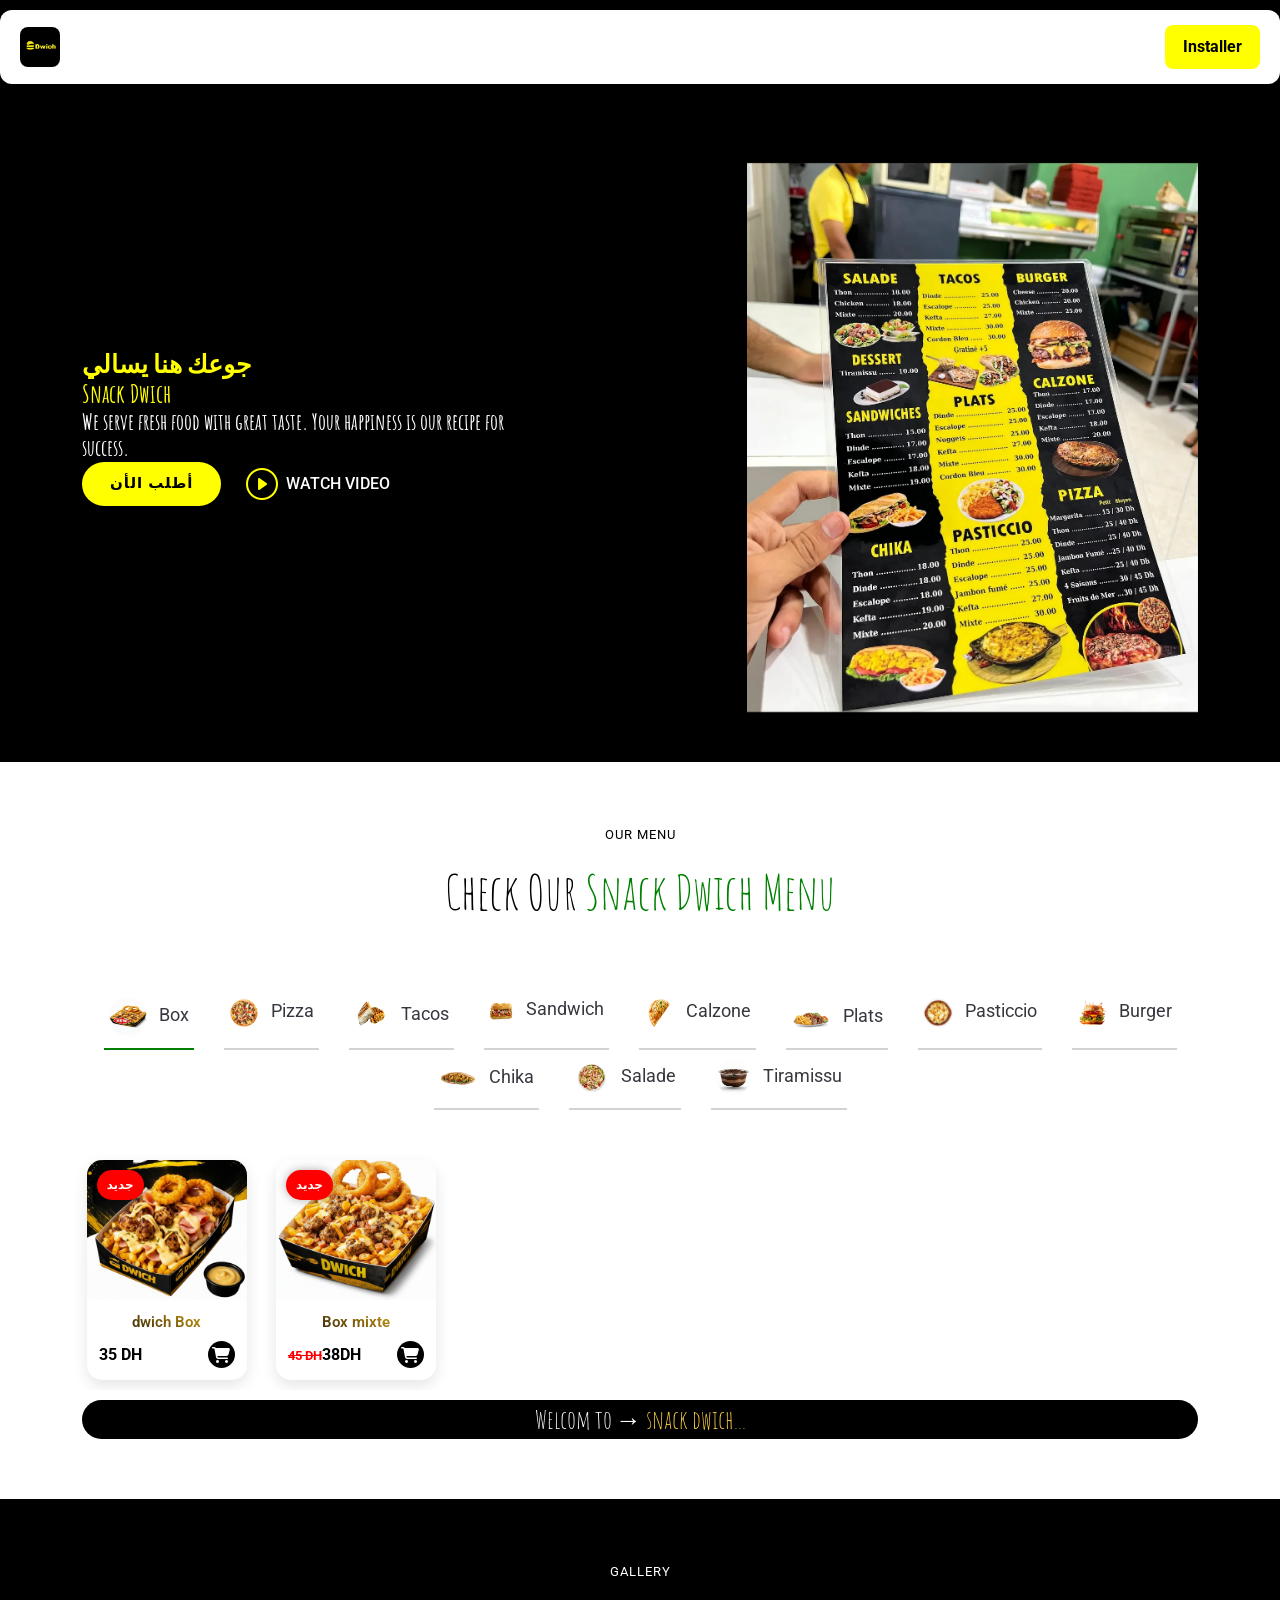
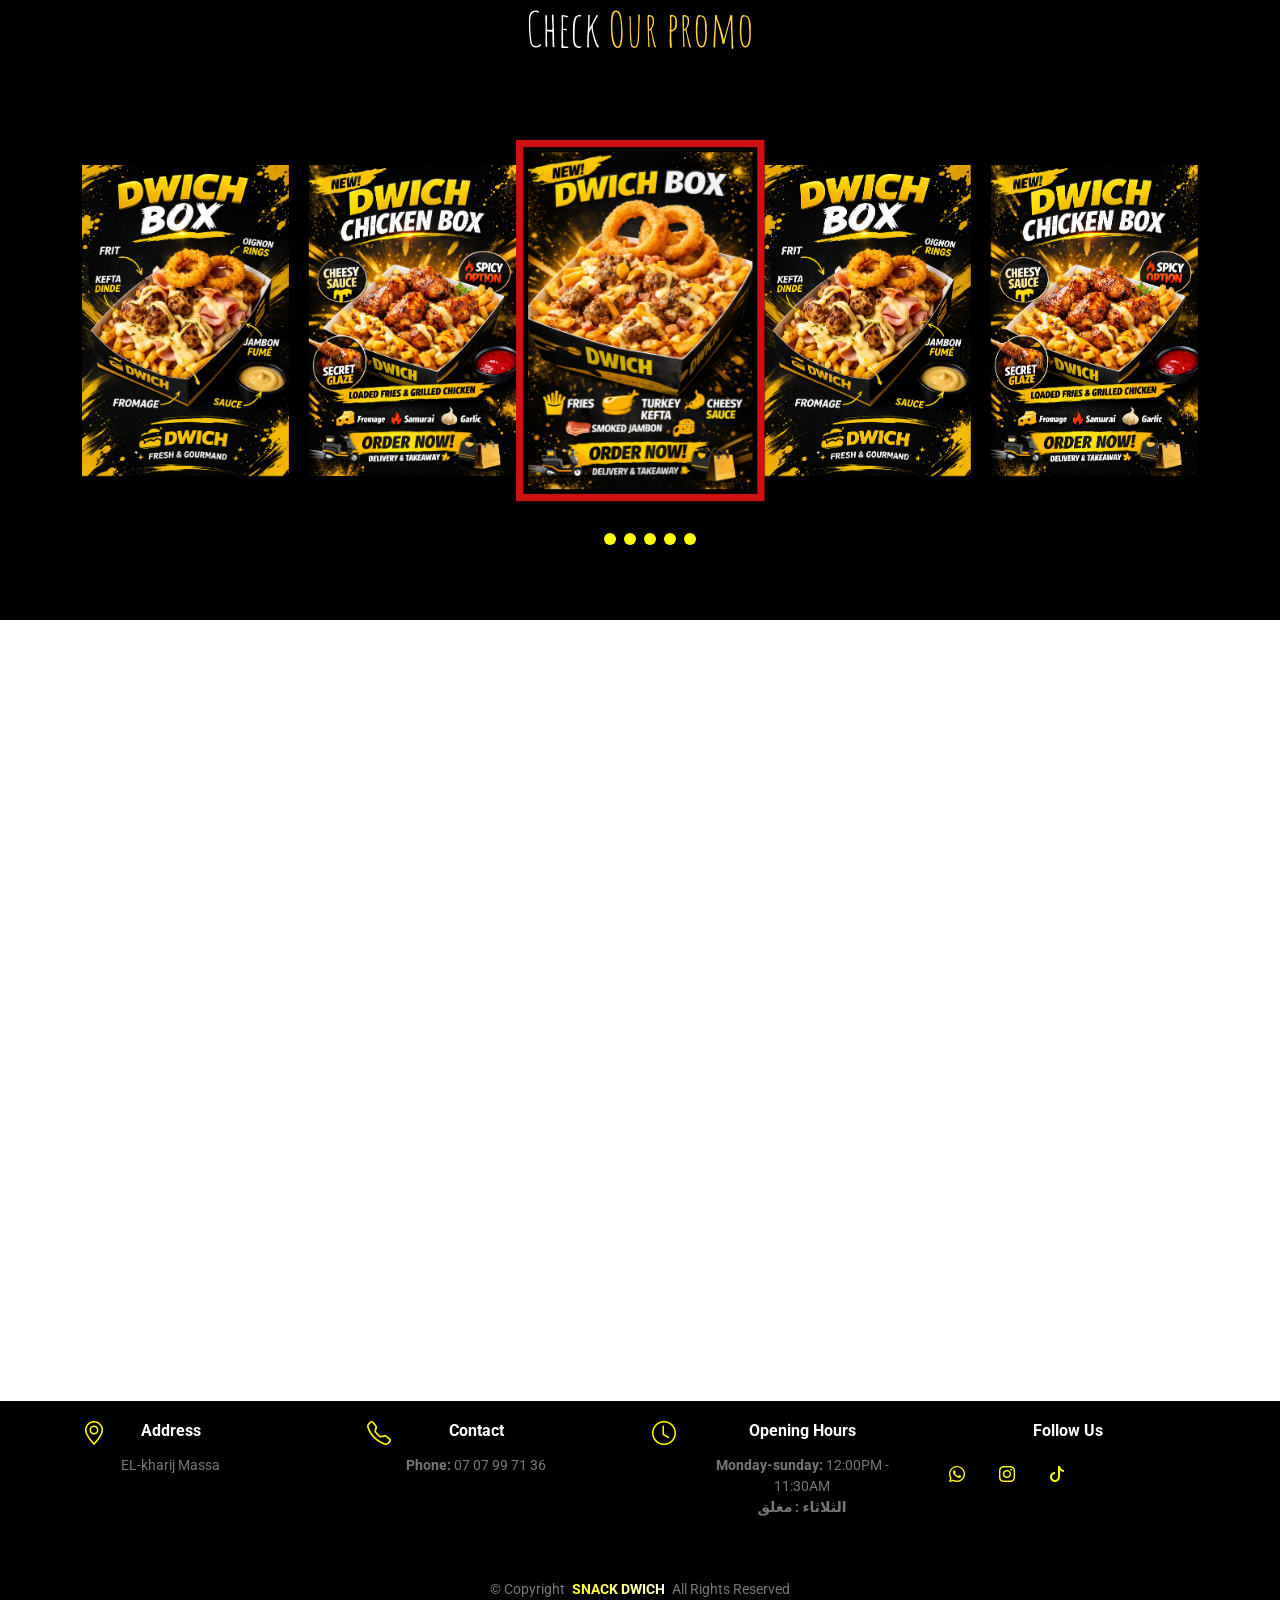
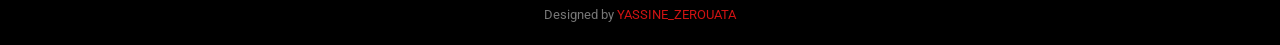
==== index.html @ 7ddcb746 "Update index.html" ====
<!DOCTYPE html>
<html lang="en">

<head>
  <meta charset="utf-8">
  <meta content="width=device-width, initial-scale=1.0" name="viewport">
  <title>snack dwich </title>
  <meta name="description" content="">
  <meta name="keywords" content="">

  <!-- Favicons -->
  <link href="assets/img/Logo22.png" rel="icon">
  <link href="assets/img/Logo22.png" rel="apple-touch-icon">
    <link rel="stylesheet" href="https://cdnjs.cloudflare.com/ajax/libs/font-awesome/6.4.0/css/all.min.css">
  <!-- Fonts -->
  <link href="https://fonts.googleapis.com" rel="preconnect">
  <link href="https://fonts.gstatic.com" rel="preconnect" crossorigin>
  <link href="https://fonts.googleapis.com/css2?family=Roboto:ital,wght@0,100;0,300;0,400;0,500;0,700;0,900;1,100;1,300;1,400;1,500;1,700;1,900&family=Inter:wght@100;200;300;400;500;600;700;800;900&family=Amatic+SC:wght@400;700&display=swap" rel="stylesheet">

  <!-- Vendor CSS Files -->
  <link href="assets/vendor/bootstrap/css/bootstrap.min.css" rel="stylesheet">
  <link href="assets/vendor/bootstrap-icons/bootstrap-icons.css" rel="stylesheet">
  <link href="assets/vendor/aos/aos.css" rel="stylesheet">
  <link href="assets/vendor/glightbox/css/glightbox.min.css" rel="stylesheet">
  <link href="assets/vendor/swiper/swiper-bundle.min.css" rel="stylesheet">

  <!-- Main CSS File -->
  <link href="assets/css/main.css" rel="stylesheet">
<link rel="manifest" href="manifest.json">
  <!-- =======================================================
  * Template Name: Yummy
  * Template URL: https://bootstrapmade.com/yummy-bootstrap-restaurant-website-template/
  * Updated: Aug 07 2024 with Bootstrap v5.3.3
  * Author: BootstrapMade.com
  * License: https://bootstrapmade.com/license/
  ======================================================== -->
</head>

<div class="install-box">
  <img src="ii.png" alt="Logo" class="logo1">
  <button id="installBtn">Installer</button>
  
</div>

<body class="index-page">

  <header id="header" class="header d-flex align-items-center sticky-top">
    <div class="container position-relative d-flex align-items-center justify-content-between">


<a href="index.html" class="logo d-flex align-items-center me-auto me-xl-0">
  <!-- Logo image -->

   <img src="assets/img/K3.png" alt="Logo" style="width:40px; height:40px; margin-right:0px;border-radius: 100%;">
  <!-- Site name -->
  <h1 class="sitename" style="color:white; font-size:28px;"> SNACK DWICH</h1>
  <span style="color: yellow ;" >.</span>
       
</a>


    

      <nav id="navmenu" class="navmenu">
     
        <ul>
          <li><a href="#hero" class="active">الخلفية<br></a></li>
          <li><a href="#menu">قائمة</a></li>
          <li><a href="#gallery">صور</a></li>
          <li class="dropdown"><a href="#"><span>إلعب وربح</span> <i class="bi bi-chevron-down toggle-dropdown"></i></a>
            <ul>
              <li><a href="Game.html">لعبة  دويش 1</a></li>
          
              <li><a href="Game2.html">لعبة  دويش 2 </a></li>
              
            </ul>
          </li>
          <li><a href="#contact">إتصل بنا</a></li>
        </ul>
        <i class="mobile-nav-toggle d-xl-none bi bi-list"></i>
      </nav>



    </div>
  </header>

  <main class="main">

    <!-- Hero Section -->
    <section id="hero" class="hero section light-background">

      <div class="container">
        <div class="row gy-4 justify-content-center justify-content-lg-between">
          <div class="col-lg-5 order-2 order-lg-1 d-flex flex-column justify-content-center">
            <h1 data-aos="fade-up" style="color:yellow; font-size :25px;">  جوعك هنا يسالي  <br> Snack Dwich</h1>
            <h1 data-aos="fade-up" data-aos-delay="100" style="color:white; font-size :22px;"> We serve fresh food with great taste.
Your happiness is our recipe for success.</h1>
            <div class="d-flex" data-aos="fade-up" data-aos-delay="200">
              <a href="#menu" class="btn-get-started" style ="font-size:15px;font-weight:bold;" >أطلب الأن</a>
              <a href="assets/img/F1.mp4" class="glightbox btn-watch-video d-flex align-items-center"><i class="bi bi-play-circle"></i><span>WATCH VIDEO</span></a>
            </div>
          </div>
           <div class="col-lg-5 order-1 order-lg-2 hero-img" data-aos="zoom-out">
            <img src="assets/img/Ss.jpg" class="img-fluid animated" alt="">
          </div>
        </div>
      </div>

    </section><!-- /Hero Section -->

<!-- Menu Section -->
<section id="menu" class="menu section">
    
    <!-- Section Title -->
    <div class="container section-title" data-aos="fade-up">
        <h2 style="color:black;">Our Menu</h2>
        <p style="color:black;"><span>Check Our</span> <span class="description-title" style="color:green;"> Snack Dwich Menu</span></p>
    </div><!-- End Section Title -->
    
    <div class="container">
        
        <ul class="nav nav-tabs d-flex justify-content-center" data-aos="fade-up" data-aos-delay="100">



<li class="nav-item">  
            <a class="nav-link active show" data-bs-toggle="tab" data-bs-target="#box-tab">  
                <img src="assets/img/C1.png" alt="Burger" style="width:38px; height:38px; margin-right:8px; border-radius:50%;">  
                <h4 class="d-inline"> 
                    Box</h4>  
            </a>  
        </li>


            <li class="nav-item">
                <a class="nav-link" data-bs-toggle="tab" data-bs-target="#pizza-tab">
                    <img src="assets/img/N2.jpg" alt="Pizza" style="width:30px; height:30px; margin-right:8px; border-radius:50%;">
                    <h4 class="d-inline">Pizza</h4>
                </a>
            </li><!-- End tab nav item -->
            
            <li class="nav-item">
                <a class="nav-link" data-bs-toggle="tab" data-bs-target="#tacoss-tab">
                    <img src="assets/img/Tacoss.jpg" alt="Juice" style="width:35px; height:35px; margin-right:8px; border-radius:50%;">
                    <h4 class="d-inline">Tacos</h4>
                </a>
            </li><!-- End tab nav item -->
          
                       <li class="nav-item">
                <a class="nav-link" data-bs-toggle="tab" data-bs-target="#sandwich-tab">
                    <img src="assets/img/Sandwich.jpg" alt="Juice" style="width:25px; height:25px; margin-right:8px; border-radius:50%;">
                    <h4 class="d-inline">Sandwich</h4>
                </a>
            </li>
            
               <li class="nav-item">
    <a class="nav-link" data-bs-toggle="tab" data-bs-target="#calzone-tab">
        <img src="assets/img/13.png" alt="Calzone" style="width:30px; height:30px; margin-right:8px; border-radius:50%;">
        <h4 class="d-inline">Calzone</h4>
    </a>
</li>

<li class="nav-item">
    <a class="nav-link" data-bs-toggle="tab" data-bs-target="#plats-tab">
        <img src="assets/img/8.png" alt="Plats" style="width:40px; height:40px; margin-right:8px; border-radius:50%;">
        <h4 class="d-inline">Plats</h4>
    </a>
</li>

<li class="nav-item">
    <a class="nav-link" data-bs-toggle="tab" data-bs-target="#pasticcio-tab">
        <img src="assets/img/6.jpg" alt="Pasticcio" style="width:30px; height:30px; margin-right:8px; border-radius:50%;">
        <h4 class="d-inline">Pasticcio</h4>
    </a>
</li>

<li class="nav-item">
    <a class="nav-link" data-bs-toggle="tab" data-bs-target="#burger-tab">
        <img src="assets/img/BB1.png" alt="Burger" style="width:30px; height:30px; margin-right:8px; border-radius:50%;">
        <h4 class="d-inline">Burger</h4>
    </a>
</li>

<li class="nav-item">
    <a class="nav-link" data-bs-toggle="tab" data-bs-target="#chika-tab">
        <img src="assets/img/4444.jpeg" alt="Chika" style="width:38px; height:38px; margin-right:8px; border-radius:50%;">
        <h4 class="d-inline">Chika</h4>
    </a>
</li>

<li class="nav-item">
    <a class="nav-link" data-bs-toggle="tab" data-bs-target="#salade-tab">
        <img src="assets/img/77.png" alt="Salade" style="width:35px; height:35px; margin-right:8px; border-radius:50%;">
        <h4 class="d-inline">Salade</h4>
    </a>
</li>
            
               
               <li class="nav-item">
    <a class="nav-link" data-bs-toggle="tab" data-bs-target="#tiramissu-tab">
        <img src="assets/img/60.png" alt="Salade" style="width:35px; height:35px; margin-right:8px; border-radius:50%;">
        <h4 class="d-inline">Tiramissu</h4>
    </a>
</li>
            
       
             
        
            
        </ul>

        
<!-- محتوى التبويبات -->
        <div class="tab-content">
            
            <!-- تبويب البرغر -->
            <div class="tab-pane active" id="box-tab">
                     
          
    
    <div class="menu-container">

  

        <!-- ROYAL DOUBLE BURGER -->
        <div class="menu-item" id="box-section">
            <div class="item-image">
                                <div class="badge-new">جديد</div>
                <img src="assets/img/C2.png" alt="Royal Double Burger">
            </div>
            <div class="item-info">
                <div class="item-name"> dwich Box   </div>
                <div class="item-price"
                
                    <span class="price-amount">35 DH</span>
                    <div class="buy-icon">
                        <i class="fa fa-shopping-cart add-icon" onclick="addToCart('Dwich box', 35, 'assets/img/C3.png')"></i>
                    </div>
                </div>
            </div>
        </div>
        

        
        
        
        
        
        
        
        
        <!-- CRISPY BURGER -->
        <div class="menu-item">
            <div class="item-image">
                                <div class="badge-new">جديد</div>
                <img src="assets/img/C5.png" alt="Crispy Burger">
            </div>
            <div class="item-info">
                <div class="item-name"> Box mixte </div>
                <div class="item-price">
                    <span class="old-price">45 DH</span>
                    <span class="price-amount">38DH</span>
                    <div class="buy-icon">
                        <i class="fa fa-shopping-cart add-icon" onclick="addToCart('Box chicken', 38, 'assets/img/C5.png')"></i>
                    </div>
                </div>
            </div>
        </div>
        
          </div>
            </div>









<!-- تبويب البلاتس (PLATS) -->
<div class="tab-pane" id="plats-tab">
    <div class="menu-container">
        
        <div class="menu-item" id="plats-section">
            <div class="item-image">
                <img src="assets/img/90.jpg" alt="Dinde">
            </div>
            <div class="item-info">
                <div class="item-name">Dinde</div>
                <div class="item-price">
                    <span class="price-amount">25 DH</span>
                    <div class="buy-icon">
                        <i class="fa fa-shopping-cart add-icon" onclick="addToCart('Plat Dinde', 25, 'assets/img/90.jpg')"></i>
                    </div>
                </div>
            </div>
        </div>
        
        <div class="menu-item">
            <div class="item-image">
                <img src="assets/img/91.jpg" alt="Escalope">
            </div>
            <div class="item-info">
                <div class="item-name">Escalope</div>
                <div class="item-price">
                    <span class="price-amount">25 DH</span>
                    <div class="buy-icon">
                        <i class="fa fa-shopping-cart add-icon" onclick="addToCart('Plat Escalope', 25, 'assets/img/91.jpg')"></i>
                    </div>
                </div>
            </div>
        </div>
        
        <div class="menu-item">
            <div class="item-image">
                <img src="assets/img/92.jpg" alt="Nuggets">
            </div>
            <div class="item-info">
                <div class="item-name">Nuggets</div>
                <div class="item-price">
                    <span class="price-amount">25 DH</span>
                    <div class="buy-icon">
                        <i class="fa fa-shopping-cart add-icon" onclick="addToCart('Plat Nuggets', 25, 'assets/img/92.jpg')"></i>
                    </div>
                </div>
            </div>
        </div>
        
        <div class="menu-item">
            <div class="item-image">
                <img src="assets/img/93.jpg" alt="Kefta">
            </div>
            <div class="item-info">
                <div class="item-name">Kefta</div>
                <div class="item-price">
                    <span class="price-amount">27 DH</span>
                    <div class="buy-icon">
                        <i class="fa fa-shopping-cart add-icon" onclick="addToCart('Plat Kefta', 27, 'assets/img/93.jpg')"></i>
                    </div>
                </div>
            </div>
        </div>
        
        <div class="menu-item">
            <div class="item-image">
                <img src="assets/img/8.png" alt="Mixte">
            </div>
            <div class="item-info">
                <div class="item-name">Mixte</div>
                <div class="item-price">
                    <span class="price-amount">30 DH</span>
                    <div class="buy-icon">
                        <i class="fa fa-shopping-cart add-icon" onclick="addToCart('Plat Mixte', 30, 'assets/img/8.png')"></i>
                    </div>
                </div>
            </div>
        </div>
        
        <div class="menu-item">
            <div class="item-image">
                <img src="assets/img/91.jpg" alt="Cordon Bleu">
            </div>
            <div class="item-info">
                <div class="item-name">Cordon Bleu</div>
                <div class="item-price">
                    <span class="price-amount">30 DH</span>
                    <div class="buy-icon">
                        <i class="fa fa-shopping-cart add-icon" onclick="addToCart('plat Cordon Bleu', 30, 'assets/img/91.jpg')"></i>
                    </div>
                </div>
            </div>
        </div>

    </div>
</div>

<!-- تبويب الباستيتشيو (PASTICCIO) -->
<div class="tab-pane" id="pasticcio-tab">
    <div class="menu-container">
        
        <div class="menu-item" id="pasticcio-section">
            <div class="item-image">
                <img src="assets/img/5.jpg" alt="Thon">
            </div>
            <div class="item-info">
                <div class="item-name">Thon</div>
                <div class="item-price">
                    <span class="price-amount">25 DH</span>
                    <div class="buy-icon">
                        <i class="fa fa-shopping-cart add-icon" onclick="addToCart('Pasticcio Thon', 25, 'assets/img/55.jpg')"></i>
                    </div>
                </div>
            </div>
        </div>
        
        <div class="menu-item">
            <div class="item-image">
                <img src="assets/img/55.jpg" alt="Dinde">
            </div>
            <div class="item-info">
                <div class="item-name">Dinde</div>
                <div class="item-price">
                    <span class="price-amount">25 DH</span>
                    <div class="buy-icon">
                        <i class="fa fa-shopping-cart add-icon" onclick="addToCart('Pasticcio Dinde', 25, 'assets/img/55.jpg')"></i>
                    </div>
                </div>
            </div>
        </div>
        
        <div class="menu-item">
            <div class="item-image">
                <img src="assets/img/55.jpg" alt="Escalope">
            </div>
            <div class="item-info">
                <div class="item-name">Escalope</div>
                <div class="item-price">
                    <span class="price-amount">25 DH</span>
                    <div class="buy-icon">
                        <i class="fa fa-shopping-cart add-icon" onclick="addToCart('Pasticcio Escalope', 25, 'assets/img/55.jpg')"></i>
                    </div>
                </div>
            </div>
        </div>
        
        <div class="menu-item">
            <div class="item-image">
                <img src="assets/img/55.jpg" alt="Jambon fumé">
            </div>
            <div class="item-info">
                <div class="item-name">Jambon fumé</div>
                <div class="item-price">
                    <span class="price-amount">25 DH</span>
                    <div class="buy-icon">
                        <i class="fa fa-shopping-cart add-icon" onclick="addToCart('Pasticcio Jambon fumé', 25, 'assets/img/55.jpg')"></i>
                    </div>
                </div>
            </div>
        </div>
        
        <div class="menu-item">
            <div class="item-image">
                <img src="assets/img/55.jpg" alt="Kefta">
            </div>
            <div class="item-info">
                <div class="item-name">Kefta</div>
                <div class="item-price">
                    <span class="price-amount">27 DH</span>
                    <div class="buy-icon">
                        <i class="fa fa-shopping-cart add-icon" onclick="addToCart('Pasticcio Kefta', 27, 'assets/img/55.jpg')"></i>
                    </div>
                </div>
            </div>
        </div>
        
        <div class="menu-item">
            <div class="item-image">
                <img src="assets/img/55.jpg" alt="Mixte">
            </div>
            <div class="item-info">
                <div class="item-name">Mixte</div>
                <div class="item-price">
                    <span class="price-amount">30 DH</span>
                    <div class="buy-icon">
                        <i class="fa fa-shopping-cart add-icon" onclick="addToCart('Pasticcio Mixte', 30, 'assets/img/55.jpg')"></i>
                    </div>
                </div>
            </div>
        </div>

    </div>
</div>

<!-- تبويب الشيكا (CHIKA) -->
<div class="tab-pane" id="chika-tab">
    <div class="menu-container">
        
        <div class="menu-item" id="chika-section">
            <div class="item-image">
                <img src="assets/img/444.jpg" alt="Thon">
            </div>
            <div class="item-info">
                <div class="item-name">Thon</div>
                <div class="item-price">
                    <span class="price-amount">18 DH</span>
                    <div class="buy-icon">
                        <i class="fa fa-shopping-cart add-icon" onclick="addToCart('Chika Thon', 18, 'assets/img/44.jpg')"></i>
                    </div>
                </div>
            </div>
        </div>
        
        <div class="menu-item">
            <div class="item-image">
                <img src="assets/img/45.png" alt="Dinde">
            </div>
            <div class="item-info">
                <div class="item-name">Dinde</div>
                <div class="item-price">
                    <span class="price-amount">18 DH</span>
                    <div class="buy-icon">
                        <i class="fa fa-shopping-cart add-icon" onclick="addToCart('Chika Dinde', 18, 'assets/img/45.png')"></i>
                    </div>
                </div>
            </div>
        </div>
        
        <div class="menu-item">
            <div class="item-image">
                <img src="assets/img/46.jpg" alt="Escalope">
            </div>
            <div class="item-info">
                <div class="item-name">Escalope</div>
                <div class="item-price">
                    <span class="price-amount">18 DH</span>
                    <div class="buy-icon">
                        <i class="fa fa-shopping-cart add-icon" onclick="addToCart('Chika Escalope', 18, 'assets/img/46.jpg')"></i>
                    </div>
                </div>
            </div>
        </div>
        
        <div class="menu-item">
            <div class="item-image">
                <img src="assets/img/47.jpg" alt="Kefta">
            </div>
            <div class="item-info">
                <div class="item-name">Kefta</div>
                <div class="item-price">
                    <span class="price-amount">19 DH</span>
                    <div class="buy-icon">
                        <i class="fa fa-shopping-cart add-icon" onclick="addToCart('Chika Kefta', 19, 'assets/img/47.jpg')"></i>
                    </div>
                </div>
            </div>
        </div>
        
        <div class="menu-item">
            <div class="item-image">
                <img src="assets/img/48.png" alt="Mixte">
            </div>
            <div class="item-info">
                <div class="item-name">Mixte</div>
                <div class="item-price">
                    <span class="price-amount">20 DH</span>
                    <div class="buy-icon">
                        <i class="fa fa-shopping-cart add-icon" onclick="addToCart('Chika Mixte', 20, 'assets/img/48.png')"></i>
                    </div>
                </div>
            </div>
        </div>

    </div>
</div>

<!-- تبويب البرغر (BURGER) -->
<div class="tab-pane" id="burger-tab">
    <div class="menu-container">
        
             <div class="menu-item">
            <div class="item-image">
                <img src="assets/img/B3.jpg" alt="Mixte">
            </div>
            <div class="item-info">
                <div class="item-name">Mixte</div>
                <div class="item-price">
                    <span class="price-amount">25 DH</span>
                    <div class="buy-icon">
                        <i class="fa fa-shopping-cart add-icon" onclick="addToCart('Mixte Burger', 25, 'assets/img/B3.jpg')"></i>
                    </div>
                </div>
            </div>
        </div>
        
        
        
        <div class="menu-item" id="burger-section">
            <div class="item-image">
                <img src="assets/img/B1.png" alt="Cheese">
            </div>
            <div class="item-info">
                <div class="item-name">Cheese</div>
                <div class="item-price">
                    <span class="price-amount">20 DH</span>
                    <div class="buy-icon">
                        <i class="fa fa-shopping-cart add-icon" onclick="addToCart('Cheese Burger', 20, 'assets/img/B1.jpg')"></i>
                    </div>
                </div>
            </div>
        </div>
        
        <div class="menu-item">
            <div class="item-image">
                <img src="assets/img/B2.png" alt="Chicken">
            </div>
            <div class="item-info">
                <div class="item-name">Chicken</div>
                <div class="item-price">
                    <span class="price-amount">20 DH</span>
                    <div class="buy-icon">
                        <i class="fa fa-shopping-cart add-icon" onclick="addToCart('Chicken Burger', 20, 'assets/img/B2.jpg')"></i>
                    </div>
                </div>
            </div>
        </div>
        
      

    </div>
</div>

<!-- تبويب الكالزون (CALZONE) -->
<div class="tab-pane" id="calzone-tab">
    <div class="menu-container">
        
        <div class="menu-item" id="calzone-section">
            <div class="item-image">
                <img src="assets/img/23.jpg" alt="Thon">
            </div>
            <div class="item-info">
                <div class="item-name">Thon</div>
                <div class="item-price">
                    <span class="price-amount">17 DH</span>
                    <div class="buy-icon">
                        <i class="fa fa-shopping-cart add-icon" onclick="addToCart('Calzone Thon', 17, 'assets/img/23.jpg')"></i>
                    </div>
                </div>
            </div>
        </div>
        
        <div class="menu-item">
            <div class="item-image">
                <img src="assets/img/22.jpg" alt="Dinde">
            </div>
            <div class="item-info">
                <div class="item-name">Dinde</div>
                <div class="item-price">
                    <span class="price-amount">17 DH</span>
                    <div class="buy-icon">
                        <i class="fa fa-shopping-cart add-icon" onclick="addToCart('Calzone Dinde', 17, 'assets/img/22.jpg')"></i>
                    </div>
                </div>
            </div>
        </div>
        
        <div class="menu-item">
            <div class="item-image">
                <img src="assets/img/22.jpg" alt="Escalope">
            </div>
            <div class="item-info">
                <div class="item-name">Escalope</div>
                <div class="item-price">
                    <span class="price-amount">17 DH</span>
                    <div class="buy-icon">
                        <i class="fa fa-shopping-cart add-icon" onclick="addToCart('Calzone Escalope', 17, 'assets/img/22.jpg')"></i>
                    </div>
                </div>
            </div>
        </div>
        
        <div class="menu-item">
            <div class="item-image">
                <img src="assets/img/22.jpg" alt="Kefta">
            </div>
            <div class="item-info">
                <div class="item-name">Kefta</div>
                <div class="item-price">
                    <span class="price-amount">18 DH</span>
                    <div class="buy-icon">
                        <i class="fa fa-shopping-cart add-icon" onclick="addToCart('Calzone Kefta', 18, 'assets/img/22.jpg')"></i>
                    </div>
                </div>
            </div>
        </div>
        
        <div class="menu-item">
            <div class="item-image">
                <img src="assets/img/22.jpg" alt="Mixte">
            </div>
            <div class="item-info">
                <div class="item-name">Mixte</div>
                <div class="item-price">
                    <span class="price-amount">20 DH</span>
                    <div class="buy-icon">
                        <i class="fa fa-shopping-cart add-icon" onclick="addToCart('Calzone Mixte', 20, 'assets/img/22.jpg')"></i>
                    </div>
                </div>
            </div>
        </div>

    </div>
</div>

<!-- تبويب السلطة (SALADE) -->
<div class="tab-pane" id="salade-tab">
    <div class="menu-container">
        
        <div class="menu-item" id="salade-section">
            <div class="item-image">
                <img src="assets/img/77.jpg" alt="Thon">
            </div>
            <div class="item-info">
                <div class="item-name">Thon</div>
                <div class="item-price">
                    <span class="price-amount">18 DH</span>
                    <div class="buy-icon">
                        <i class="fa fa-shopping-cart add-icon" onclick="addToCart('Salade Thon', 18, 'assets/img/77.jpg')"></i>
                    </div>
                </div>
            </div>
        </div>
        
        <div class="menu-item">
            <div class="item-image">
                <img src="assets/img/77.png" alt="Chicken">
            </div>
            <div class="item-info">
                <div class="item-name">Chicken</div>
                <div class="item-price">
                    <span class="price-amount">18 DH</span>
                    <div class="buy-icon">
                        <i class="fa fa-shopping-cart add-icon" onclick="addToCart('Salade Chicken', 18, 'assets/img/77.png')"></i>
                    </div>
                </div>
            </div>
        </div>
        
        <div class="menu-item">
            <div class="item-image">
                <img src="assets/img/78.jpg" alt="Mixte">
            </div>
            <div class="item-info">
                <div class="item-name">Mixte</div>
                <div class="item-price">
                    <span class="price-amount">20 DH</span>
                    <div class="buy-icon">
                        <i class="fa fa-shopping-cart add-icon" onclick="addToCart('Salade Mixte', 20, 'assets/img/78.jpg')"></i>
                    </div>
                </div>
            </div>
        </div>

    </div>
</div>













<div class="tab-pane" id="mega-tab">
    <div class="menu-container">
           
        <!-- SPECIAL MEGA BURGER -->
        <div class="menu-item" id="mega-section">
            <div class="item-image">
                <img src="assets/img/S1.png" alt="Special Mega Burger">
            </div>
            <div class="item-info">
                <div class="item-name">SPECIAL MEGA </div>
                <div class="item-price">
                    <span class="price-amount">30 DH</span>
                    <div class="buy-icon">
                        <i class="fa fa-shopping-cart add-icon" onclick="addToCart('SPECIAL MEGA BURGER', 30, 'assets/img/S1.png')"></i>
                    </div>
                </div>
            </div>
        </div>
        
        <!-- MEGA ESPAGNOL BURGER -->
        <div class="menu-item">
            <div class="item-image">
                <img src="assets/img/S2.png" alt="Mega Espagnol ">
            </div>
            <div class="item-info">
                <div class="item-name">MEGA ESPAGNOL </div>
                <div class="item-price">
                    <span class="price-amount">30 DH</span>
                    <div class="buy-icon">
                        <i class="fa fa-shopping-cart add-icon" onclick="addToCart('MEGA ESPAGNOL ', 30, 'assets/img/S2.png')"></i>
                    </div>
                </div>
            </div>
        </div>
        
        <!-- MEGA SMILEY BURGER -->
        <div class="menu-item">
            <div class="item-image">
                <img src="assets/img/S2.png" alt="Mega Smiley Burger">
            </div>
            <div class="item-info">
                <div class="item-name">MEGA SMILEY </div>
                <div class="item-price">
                    <span class="price-amount">30 DH</span>
                    <div class="buy-icon">
                        <i class="fa fa-shopping-cart add-icon" onclick="addToCart('MEGA SMILEY ', 30, 'assets/img/S2.png')"></i>
                    </div>
                </div>
            </div>
        </div>
        
    </div>
</div>

     
     
     
     
<!-- تبويب البيتزا (Pizza) -->
<div class="tab-pane" id="pizza-tab">
    <div class="menu-container">
        
        <!-- PIZZA MARGHERITA -->
        <div class="menu-item" id="pizza-section">
            <div class="item-image">
                <img src="assets/img/P1.jpg" alt="Pizza Margherita">
            </div>
            <div class="item-info">
                <div class="item-name">Pizza Margherita <br>(صغيرة)</div>
                <div class="item-price">
                    <span class="price-amount">15 DH</span>
                    <div class="buy-icon">
                        <i class="fa fa-shopping-cart add-icon" onclick="addToCart('Pizza Margherita (صغيرة)', 15, 'assets/img/P1.jpg')"></i>
                    </div>
                </div>
            </div>
        </div>
        
        
            <div class="menu-item" id="pizza-section">
            <div class="item-image">
                <img src="assets/img/P1.jpg" alt="Pizza Margherita">
            </div>
            <div class="item-info">
                <div class="item-name">Pizza Margherita <br>(كبيرة)</div>
                <div class="item-price">
                    <span class="price-amount">30 DH</span>
                    <div class="buy-icon">
                        <i class="fa fa-shopping-cart add-icon" onclick="addToCart('Pizza Margherita (كبيرة)', 30, 'assets/img/P1.jpg')"></i>
                    </div>
                </div>
            </div>
        </div>
        
        <!-- PIZZA PEPPRONI -->
        <div class="menu-item">
            <div class="item-image">
                <img src="assets/img/P11.jpg" alt="Pizza Pepproni">
            </div>
            <div class="item-info">
                <div class="item-name">Pizza jumbon fumé  <br>(صغيرة)</div>
                <div class="item-price">
                    <span class="price-amount">25 DH</span>
                    <div class="buy-icon">
                        <i class="fa fa-shopping-cart add-icon" onclick="addToCart('Pizza jumbon fumé(صغيرة)', 25, 'assets/img/P11.jpg')"></i>
                    </div>
                </div>
            </div>
        </div>
        
        
              <div class="menu-item">
            <div class="item-image">
                <img src="assets/img/P11.jpg" alt="Pizza Pepproni">
            </div>
            <div class="item-info">
                <div class="item-name">Pizza jumbon fumé  <br>(كبيرة)</div>
                <div class="item-price">
                    <span class="price-amount">40 DH</span>
                    <div class="buy-icon">
                        <i class="fa fa-shopping-cart add-icon" onclick="addToCart('Pizza jumbon fumé(كبيرة)', 40, 'assets/img/P11.jpg')"></i>
                    </div>
                </div>
            </div>
        </div>
        
        <!-- PIZZA THON -->
        <div class="menu-item">
            <div class="item-image">
                <img src="assets/img/P3.jpg" alt="Pizza Thon">
            </div>
            <div class="item-info">
                <div class="item-name">Pizza Thon <br>(صغيرة)</div>
                <div class="item-price">
                    <span class="price-amount">25 DH</span>
                    <div class="buy-icon">
                        <i class="fa fa-shopping-cart add-icon" onclick="addToCart('Pizza Thon(صغيرة)', 25, 'assets/img/P3.jpg')"></i>
                    </div>
                </div>
            </div>
        </div>
        
        
        
        <div class="menu-item">
            <div class="item-image">
                <img src="assets/img/P3.jpg" alt="Pizza Thon">
            </div>
            <div class="item-info">
                <div class="item-name">Pizza Thon <br>(كبيرة)</div>
                <div class="item-price">
                    <span class="price-amount">40 DH</span>
                    <div class="buy-icon">
                        <i class="fa fa-shopping-cart add-icon" onclick="addToCart('Pizza Thon(كبيرة)', 40, 'assets/img/P3.jpg')"></i>
                    </div>
                </div>
            </div>
        </div>
        
        <!-- PIZZA POULET -->
        <div class="menu-item">
            <div class="item-image">
                <img src="assets/img/P4.jpg" alt="Pizza Poulet">
            </div>
            <div class="item-info">
                <div class="item-name">Pizza dinde <br>(صغيرة)</div>
                <div class="item-price">
                    <span class="price-amount">25 DH</span>
                    <div class="buy-icon">
                        <i class="fa fa-shopping-cart add-icon" onclick="addToCart('Pizza dinde (صغيرة)', 25, 'assets/img/P4.jpg')"></i>
                    </div>
                </div>
            </div>
        </div>

   <div class="menu-item">
            <div class="item-image">
                <img src="assets/img/P4.jpg" alt="Pizza Poulet">
            </div>
            <div class="item-info">
                <div class="item-name">Pizza dinde <br>(كبيرة)</div>
                <div class="item-price">
                    <span class="price-amount">40 DH</span>
                    <div class="buy-icon">
                        <i class="fa fa-shopping-cart add-icon" onclick="addToCart('Pizza dinde (كبيرة)', 40, 'assets/img/P4.jpg')"></i>
                    </div>
                </div>
            </div>
        </div>
        


        
        <!-- VIANDE HACHÉE -->
        
        
           <!-- VIANDE HACHÉE -->
        <div class="menu-item">
            <div class="item-image">
                <img src="assets/img/P5.jpg" alt="Viande Hachée">
            </div>
            <div class="item-info">
                <div class="item-name">Pizza kefta <br>(صغيرة)</div>
                <div class="item-price">
                    <span class="price-amount">25 DH</span>
                    <div class="buy-icon">
                        <i class="fa fa-shopping-cart add-icon" onclick="addToCart('Pizza kefta (صغيرة)', 25, 'assets/img/P5.jpg')"></i>
                    </div>
                </div>
            </div>
        </div>
        
        
        <div class="menu-item">
            <div class="item-image">
                <img src="assets/img/P5.jpg" alt="Viande Hachée">
            </div>
            <div class="item-info">
                <div class="item-name">Pizza kefta <br>(كبيرة)</div>
                <div class="item-price">
                    <span class="price-amount">40 DH</span>
                    <div class="buy-icon">
                        <i class="fa fa-shopping-cart add-icon" onclick="addToCart('Pizza kefta (كبيرة)', 40, 'assets/img/P5.jpg')"></i>
                    </div>
                </div>
            </div>
        </div>
        
     
        
       
        
        <!-- FRUITS DE MER -->
        <div class="menu-item">
            <div class="item-image">
                <img src="assets/img/P8.jpg" alt="Fruits de Mer">
            </div>
            <div class="item-info">
                <div class="item-name">Fruits de Mer <br>(صغيرة)</div>
                <div class="item-price">
                    <span class="price-amount">30 DH</span>
                    <div class="buy-icon">
                        <i class="fa fa-shopping-cart add-icon" onclick="addToCart('Fruits de Mer(صغيرة)', 30, 'assets/img/P8.jpg')"></i>
                    </div>
                </div>
            </div>
        </div>
        
        
        
        <!-- FRUITS DE MER -->
        <div class="menu-item">
            <div class="item-image">
                <img src="assets/img/P8.jpg" alt="Fruits de Mer">
            </div>
            <div class="item-info">
                <div class="item-name">Fruits de Mer <br>(كبيرة)</div>
                <div class="item-price">
                    <span class="price-amount">45 DH</span>
                    <div class="buy-icon">
                        <i class="fa fa-shopping-cart add-icon" onclick="addToCart('Fruits de Mer(كبيرة)', 45, 'assets/img/P8.jpg')"></i>
                    </div>
                </div>
            </div>
        </div>
        
        <!-- QUATRE SAISON -->
        <div class="menu-item">
            <div class="item-image">
                <img src="assets/img/P9.jpg" alt="Quatre Saison">
            </div>
            <div class="item-info">
                <div class="item-name">Quatre Saison  <br>(صغيرة)</div>
                <div class="item-price">
                    <span class="price-amount">30 DH</span>
                    <div class="buy-icon">
                        <i class="fa fa-shopping-cart add-icon" onclick="addToCart('Quatre Saison(صغيرة) ', 30, 'assets/img/P9.jpg')"></i>
                    </div>
                </div>
            </div>
        </div>
        
    
        <div class="menu-item">
            <div class="item-image">
                <img src="assets/img/P9.jpg" alt="Quatre Saison">
            </div>
            <div class="item-info">
                <div class="item-name">Quatre Saison  <br>(كبيرة)</div>
                <div class="item-price">
                    <span class="price-amount">45 DH</span>
                    <div class="buy-icon">
                        <i class="fa fa-shopping-cart add-icon" onclick="addToCart('Quatre Saison(كبيرة) ', 45, 'assets/img/P9.jpg')"></i>
                    </div>
                </div>
            </div>
        </div>
        
       
        
    </div>
</div>

<!-- تبويب الباستيتسيو (Pastitsio) -->
<div class="tab-pane" id="pastitsio-tab">
    <div class="menu-container">
        
        <!-- PASTITSIO BOLOGNAISE CLASSIC -->
        <div class="menu-item"id="pastitsio-section">
            <div class="item-image">
                <img src="assets/img/P12.png" alt="Pastitsio Bolognaise Classic">
            </div>
            <div class="item-info">
                <div class="item-name">Pastitsio Bolognaise Classic</div>
                <div class="item-price">
                    <span class="price-amount">25 DH</span>
                    <div class="buy-icon">
                        <i class="fa fa-shopping-cart add-icon" onclick="addToCart('Pastitsio Bolognaise Classic', 25, 'assets/img/P12.png')"></i>
                    </div>
                </div>
            </div>
        </div>
        
        <!-- PASTITSIO CHICKEN DELIGHT -->
        <div class="menu-item">
            <div class="item-image">
                <img src="assets/img/P2.png" alt="Pastitsio Chicken Delight">
            </div>
            <div class="item-info">
                <div class="item-name">Pastitsio Chicken Delight</div>
                <div class="item-price">
                    <span class="price-amount">30 DH</span>
                    <div class="buy-icon">
                        <i class="fa fa-shopping-cart add-icon" onclick="addToCart('Pastitsio Chicken Delight', 30, 'assets/img/P2.png')"></i>
                    </div>
                </div>
            </div>
        </div>
        
        <!-- PASTITSIO MIXED FUSION -->
        <div class="menu-item">
            <div class="item-image">
                <img src="assets/img/P2.png" alt="Pastitsio Mixed Fusion">
            </div>
            <div class="item-info">
                <div class="item-name">Pastitsio Mixed Fusion</div>
                <div class="item-price">
                    <span class="price-amount">35 DH</span>
                    <div class="buy-icon">
                        <i class="fa fa-shopping-cart add-icon" onclick="addToCart('Pastitsio Mixed Fusion', 35, 'assets/img/P2.png')"></i>
                    </div>
                </div>
            </div>
        </div>
        
        <!-- CASRIA DU PASTITSIO -->
        <div class="menu-item">
            <div class="item-image">
                <img src="assets/img/P20.png" alt="Casria du Pastitsio">
            </div>
            <div class="item-info">
                <div class="item-name">Casria du Pastitsio</div>
                <div class="item-price">
                    <span class="price-amount">100 DH</span>
                    <div class="buy-icon">
                        <i class="fa fa-shopping-cart add-icon" onclick="addToCart('Casria du Pastitsio', 100, 'assets/img/P20.png')"></i>
                    </div>
                </div>
            </div>
        </div>
        
    </div>
</div>
            
           <!-- تبويب التاكوس -->
<div class="tab-pane" id="tacoss-tab">
    <div class="menu-container">
        
        <!-- TACOS POULET -->
        <div class="menu-item"id="tacoss-section">
            <div class="item-image">
                <img src="assets/img/tacos1.jpg" alt="Tacos Poulet">
            </div>
            <div class="item-info">
                <div class="item-name">Tacos Dinde</div>
                <div class="item-price">
                    <span class="price-amount">25 DH</span>
                    <div class="buy-icon">
                        <i class="fa fa-shopping-cart add-icon" onclick="addToCart('Tacos Dinde', 25, 'assets/img/tacos1.jpg')"></i>
                    </div>
                </div>
            </div>
        </div>
        
        <!-- TACOS ROYAL -->
        <div class="menu-item">
            <div class="item-image">
                <img src="assets/img/Tacos11.png" alt="Tacos Royal">
            </div>
            <div class="item-info">
                <div class="item-name">Tacos Escalope</div>
                <div class="item-price">
                    <span class="price-amount">25 DH</span>
                    <div class="buy-icon">
                        <i class="fa fa-shopping-cart add-icon" onclick="addToCart('Tacos Escalope', 25, 'assets/img/Tacos11.png')"></i>
                    </div>
                </div>
            </div>
        </div>
        
        <!-- TACOS NUGGETS -->
        <div class="menu-item">
            <div class="item-image">
                <img src="assets/img/Tacos11.png" alt="Tacos Nuggets">
            </div>
            <div class="item-info">
                <div class="item-name">Tacos Kefta</div>
                <div class="item-price">
                    <span class="price-amount">27 DH</span>
                    <div class="buy-icon">
                        <i class="fa fa-shopping-cart add-icon" onclick="addToCart('Tacos Kefta', 27, 'assets/img/Tacos11.png')"></i>
                    </div>
                </div>
            </div>
        </div>
        
       
        
        <!-- TACOS MIXTES -->
        <div class="menu-item">
            <div class="item-image">
                <img src="assets/img/Tacos11.png" alt="Tacos Mixtes">
            </div>
            <div class="item-info">
                <div class="item-name">Tacos Mixte</div>
                <div class="item-price">
                    <span class="price-amount">30 DH</span>
                    <div class="buy-icon">
                        <i class="fa fa-shopping-cart add-icon" onclick="addToCart('Tacos Mixte', 30, 'assets/img/Tacos11.png')"></i>
                    </div>
                </div>
            </div>
        </div>
        
  
        
        <!-- TACOS CORDON BLEU -->
        <div class="menu-item">
            <div class="item-image">
                <img src="assets/img/Tacos11.png" alt="Tacos Cordon Bleu">
            </div>
            <div class="item-info">
                <div class="item-name">Tacos Cordon Bleu</div>
                <div class="item-price">
                    <span class="price-amount">30 DH</span>
                    <div class="buy-icon">
                        <i class="fa fa-shopping-cart add-icon" onclick="addToCart('Tacos Cordon Bleu', 30, 'assets/img/Tacos11.png')"></i>
                    </div>
                </div>
            </div>
        </div>
        
  
        <!-- TACOS MIXTES -->
        <div class="menu-item">
            <div class="item-image">
                <img src="assets/img/tacos2.jpg" alt="Tacos Mixtes">
            </div>
            <div class="item-info">
                <div class="item-name">Tacos gratiné</div>
                <div class="item-price">
                    <span class="price-amount">35 DH</span>
                    <div class="buy-icon">
                        <i class="fa fa-shopping-cart add-icon" onclick="addToCart('Tacos gratiné', 35, 'assets/img/tacos2.jpg')"></i>
                    </div>
                </div>
            </div>
        </div>
        
    </div>
</div>



<!-- تبويب الساندويشات (Sandwich) -->
<div class="tab-pane" id="sandwich-tab">
    <div class="menu-container">
        
        <div class="menu-item"         id="sandwich-section">
            <div class="item-image">
                
                                <div class="badge-new">ذوق وحكم</div>
                <img src="assets/img/14.jpg" alt="Sandwich Poulet">
            </div>
            <div class="item-info">
                <div class="item-name">Sandwich jadid</div>
                <div class="item-price">
                    <span class="price-amount">10 DH</span>
                    <div class="buy-icon">
                        <i class="fa fa-shopping-cart add-icon" onclick="addToCart('Sandwich Dinde', 10, 'assets/img/14.jpg')"></i>
                    </div>
                </div>
            </div>
        </div>
        
           <!-- SANDWICH POULET -->
        <div class="menu-item" id="sandwich-section">
            <div class="item-image">
                <img src="assets/img/sandwich1.png" alt="Sandwich Poulet">
            </div>
            <div class="item-info">
                <div class="item-name">Sandwich Dinde</div>
                <div class="item-price">
                    <span class="price-amount">17 DH</span>
                    <div class="buy-icon">
                        <i class="fa fa-shopping-cart add-icon" onclick="addToCart('Sandwich Dinde', 17, 'assets/img/sandwich1.png')"></i>
                    </div>
                </div>
            </div>
        </div>
              <!-- SANDWICH SPECIAL -->
        <div class="menu-item">
            <div class="item-image">
                <img src="assets/img/sandwich333.jpg" alt="Sandwich Special">
            </div>
            <div class="item-info">
                <div class="item-name">Sandwich escalope</div>
                <div class="item-price">
                    <span class="price-amount">17 DH</span>
                    <div class="buy-icon">
                        <i class="fa fa-shopping-cart add-icon" onclick="addToCart('Sandwich escalope', 17, 'assets/img/sandwich333.jpg')"></i>
                    </div>
                </div>
            </div>
        </div>
        
        <!-- SANDWICH SIMPLE THON -->
        <div class="menu-item">
            <div class="item-image">
                <img src="assets/img/sandwich2.png" alt="Sandwich Simple Thon">
            </div>
            <div class="item-info">
                <div class="item-name">Sandwich  Thon</div>
                <div class="item-price">
                    <span class="price-amount">15 DH</span>
                    <div class="buy-icon">
                        <i class="fa fa-shopping-cart add-icon" onclick="addToCart('Sandwich  Thon', 15, 'assets/img/sandwich2.png')"></i>
                    </div>
                </div>
            </div>
        </div>
        
  
        
     
     <!-- SANDWICH KAFTA -->
        <div class="menu-item">
            <div class="item-image">
                <img src="assets/img/sandwich3.png" alt="Sandwich Kafta">
            </div>
            <div class="item-info">
                <div class="item-name">Sandwich Kefta</div>
                <div class="item-price">
                    <span class="price-amount">18 DH</span>
                    <div class="buy-icon">
                        <i class="fa fa-shopping-cart add-icon" onclick="addToCart('Sandwich Kefta', 18, 'assets/img/sandwich3.png')"></i>
                    </div>
                </div>
            </div>
        </div>
     

        
  
        
        <!-- SANDWICH SPECIAL -->
        <div class="menu-item">
            <div class="item-image">
                <img src="assets/img/sandwich4.png" alt="Sandwich Special">
            </div>
            <div class="item-info">
                <div class="item-name">Sandwich Mixte</div>
                <div class="item-price">
                    <span class="price-amount">19 DH</span>
                    <div class="buy-icon">
                        <i class="fa fa-shopping-cart add-icon" onclick="addToCart('Sandwich Mixte', 19, 'assets/img/sandwich4.png')"></i>
                    </div>
                </div>
            </div>
        </div>
        
    </div>
</div>





<div class="tab-pane" id="tiramissu-tab">
    <div class="menu-container">
           
        <!-- SPECIAL MEGA BURGER -->
        <div class="menu-item" id="tiramissu-section">
            <div class="item-image">
                <img src="assets/img/61.jpg" alt="Special Mega Burger">
            </div>
            <div class="item-info">
                <div class="item-name">Caramel </div>
                <div class="item-price">
                    <span class="price-amount">10 DH</span>
                    <div class="buy-icon">
                        <i class="fa fa-shopping-cart add-icon" onclick="addToCart('Tiramissu Caramel', 10, 'assets/img/61.jpg')"></i>
                    </div>
                </div>
            </div>
        </div>
        
        <!-- MEGA ESPAGNOL BURGER -->
        <div class="menu-item">
            <div class="item-image">
                <img src="assets/img/62.png" alt="Mega Espagnol ">
            </div>
            <div class="item-info">
                <div class="item-name">Chocolat</div>
                <div class="item-price">
                    <span class="price-amount">10 DH</span>
                    <div class="buy-icon">
                        <i class="fa fa-shopping-cart add-icon" onclick="addToCart('tiramissu Chocolat ', 10, 'assets/img/62.png')"></i>
                    </div>
                </div>
            </div>
        </div>
       
        
    </div>
</div>

            
        </div><!-- End tab-content -->
        
    </div><!-- End container -->
    
</section><!-- End Menu Section -->


  
  <div class="container section-title" data-aos="fade-up">
        
        <p class="dodo" style="color:white;font-size:26px; background :black;border-radius:20px;"><span> Welcom to → </span> <span class="description-title"style="color:#ffd240;font-size:26px;"> snack dwich... </span>
        </p>

    </div>
    
 



    </section><!-- /Book A Table Section -->

 
    <!-- Gallery Section -->
        <section id="gallery" class="gallery section light-background">

      <!-- Section Title -->
      <div class="container section-title" data-aos="fade-up">
        <h2 style="color:white;">Gallery</h2>
        <p style="color:white;"><span>Check</span> <span class="description-title" style="color: #ffd240;" >Our promo</span></p>
      </div><!-- End Section Title -->

      <div class="container" data-aos="fade-up" data-aos-delay="100">

        <div class="swiper init-swiper">
        <script type="application/json" class="swiper-config">
            {
              "loop": true,
              "speed": 600,
              "autoplay": {
                "delay": 5000
              },
              "slidesPerView": "auto",
              "centeredSlides": true,
              "pagination": {
                "el": ".swiper-pagination",
                "type": "bullets",
                "clickable": true
              },
              "breakpoints": {
                "320": {
                  "slidesPerView": 1,
                  "spaceBetween": 0
                },
                "768": {
                  "slidesPerView": 3,
                  "spaceBetween": 20
                },
                "1200": {
                  "slidesPerView": 5,
                  "spaceBetween": 20
                }
              }
            }
          </script>
          <div class="swiper-wrapper align-items-center">
            <div class="swiper-slide"><a class="glightbox" data-gallery="images-gallery" href="assets/img/Q1.jpg"><img src="assets/img/Q1.jpg" class="img-fluid" alt=""></a></div>
            <div class="swiper-slide"><a class="glightbox" data-gallery="images-gallery" href="assets/img/Q2.jpg"><img src="assets/img/Q2.jpg" class="img-fluid" alt=""></a></div>
               <div class="swiper-slide"><a class="glightbox" data-gallery="images-gallery" href="assets/img/Q3.jpg"><img src="assets/img/Q3.jpg" class="img-fluid" alt=""></a></div>
         <div class="swiper-slide"><a class="glightbox" data-gallery="images-gallery" href="assets/img/Q4.jpg"><img src="assets/img/Q4.jpg" class="img-fluid" alt=""></a></div>
                 <div class="swiper-slide"><a class="glightbox" data-gallery="images-gallery" href="assets/img/Q2.jpg"><img src="assets/img/Q2.jpg" class="img-fluid" alt=""></a></div>
                    <div class="swiper-slide"><a class="glightbox" data-gallery="images-gallery" href="assets/img/Q3.jpg"><img src="assets/img/Q3.jpg" class="img-fluid" alt=""></a></div>
          </div>
          <div class="swiper-pagination"></div>
        </div>

      </div>

    </section>
<!-- /Gallery Section -->

    <!-- Contact Section -->
    <section id="contact" class="contact section">

      <!-- Section Title -->
      <div class="container section-title" data-aos="fade-up">
        <h2>Contact</h2>
        <p><span>Need Help?</span> <span class="description-title" style="color:#ffc72b;">Contact Us</span></p>
      </div><!-- End Section Title -->

      <div class="container" data-aos="fade-up" data-aos-delay="100">

        <div class="mb-5">
          <iframe width="100%" height="400" frameborder="0" scrolling="no" marginheight="0" marginwidth="0" src="https://maps.google.com/maps?q=X9G5+6M5, Massa, Morocco&t=&zoom=15&maptype=roadmap&ie=UTF8&iwloc=&output=embed"></iframe>
          

          
          
          
        </div><!-- End Google Maps -->

      
        

    </section><!-- /Contact Section -->

  </main>

  <footer id="footer" class="footer dark-background">

    <div class="container">
      <div class="row gy-3">
        <div class="col-lg-3 col-md-6 d-flex">
          <i class="bi bi-geo-alt icon" style="color:yellow;"></i>
          <div class="address">
            <h4>Address</h4>
            <p>EL-kharij Massa</p>
          
            <p></p>
          </div>

        </div>

        <div class="col-lg-3 col-md-6 d-flex">
          <i class="bi bi-telephone icon" style="color:yellow;"></i>
          <div>
            <h4>Contact</h4>
            <p>
              <strong>Phone:</strong> <span>07 07 99 71 36</span><br>
        
            </p>
          </div>
        </div>

        <div class="col-lg-3 col-md-6 d-flex">
          <i class="bi bi-clock icon" style="color:yellow;"></i>
          <div>
            <h4>Opening Hours</h4>
            <p>
              <strong>Monday-sunday:</strong> <span>12:00PM - 11:30AM</span><br>
            <strong>   الثلاثاء : مغلق
               </strong>
            </p>
          </div>
        </div>

        <div class="col-lg-3 col-md-6">
          <h4>Follow Us</h4>
          <div class="social-links d-flex">
            <a href="https://wa.me/212707997136?text=" class="twitter" style="color:yellow;"><i class="bi bi-whatsapp"></i></a>
         
            <a href="https://www.instagram.com/snack_dwich?igsh=MWR0cjU0OGc5NGoyag==" class="instagram" style="color:yellow;"><i class="bi bi-instagram"></i></a>
            <a href="#" class="linkedin" style="color:yellow;"><i class="bi bi-tiktok"></i></a>
          </div>
        </div>

      </div>
    </div>

    <div class="container copyright text-center mt-4">
      <p>© <span>Copyright</span> <strong class="px-1 sitename">SNACK DWICH</strong> <span>All Rights Reserved</span></p>
      <div class="credits">
        <!-- All the links in the footer should remain intact. -->
        <!-- You can delete the links only if you've purchased the pro version. -->
        <!-- Licensing information: https://bootstrapmade.com/license/ -->
        <!-- Purchase the pro version with working PHP/AJAX contact form: [buy-url] -->
        Designed by <a href="https://wa.me/212656265615?text=">YASSINE_ZEROUATA </a>
      </div>
    </div>

  </footer>

  <!-- Scroll Top -->
  <a href="#" id="scroll-top" class="scroll-top d-flex align-items-center justify-content-center"><i class="bi bi-arrow-up-short"></i></a>

  <!-- Preloader -->
     
<div id="preloader">
    <div id="preloader-logo" style="position:absolute; top:25%; left:50%; transform:translate(-50%, -50%); width:100px; height:100px; border-radius:50%; overflow:hidden;">
    <img src="assets/img/K3.png" alt="SmileyFood Logo" style="width:100%; height:100%; object-fit:cover;">
    </div>
  <div id="preloader-message"   
       style="position:absolute; top:40%; left:50%; transform:translate(-50%, -50%);
              font-size:15px; color:#ffbd15; text-align:center; font-family: 'Segoe UI', Tahoma, Geneva, Verdana, sans-serif;
              font-weight: 600; text-shadow: 2px 2px 4px rgba(0,0,0,0.5); z-index:10000;">  
    WELCOM TO DWICH ...   
  </div>
  <div id="loader-text">
    0%
  </div>
</div>
  

  
  
<footer class="cart-bar" onclick="goToCartPage()">
  <div class="cart-left">
    <i class="fa fa-shopping-cart"></i>
    <span id="cart-count">0</span> <!-- 🆕 البادج -->

    <span style="font-weight: bold;" id="total" 
          data-fr="Total: 0 DH" 
          data-ar="المجموع: 0 درهم">
      Total: 0 DH
    </span>
  </div>
  <button class="order-btn" onclick="goToCartPage()" 
          data-fr="Commander" 
          data-ar="أطلب الآن">
     Commander
  </button>
</footer>





   
 <!-- صفحة السلة المحسنة -->
<div class="cart-overlay" id="cart-page">
  <div class="cart-container">
    <!-- الهيدر -->
    <div class="cart-header">
      <button class="close-btn" onclick="closeCart()">
        <i class="fas fa-arrow-left"></i>
      </button>
      <div class="cart-title">
        <h2><i class="fas fa-shopping-bag"></i> Mon Panier</h2>
        <p class="subtitle">Vérifiez vos articles avant de commander</p>
      </div>
      <div class="cart-count">
        <span id="item-count">0</span> article(s)
      </div>
    </div>

    <!-- شريط التقدم -->
    <div class="progress-indicator">
      <div class="progress-steps">
        <div class="step active">
          <div class="step-icon">1</div>
          <span class="step-text">Panier</span>
        </div>
        <div class="step">
          <div class="step-icon">2</div>
          <span class="step-text">Livraison</span>
        </div>
        <div class="step">
          <div class="step-icon">3</div>
          <span class="step-text">Adresse</span>
        </div>
      </div>
    </div>

    <!-- محتوى السلة -->
    <div class="cart-content">
      <div id="cart-items" class="items-list">
        <!-- سيتم ملؤها ديناميكياً -->
        <div class="empty-cart" id="empty-cart">
          <div class="empty-icon">
            <i class="fas fa-shopping-bag"></i>
          </div>
          <h3>Votre panier est vide</h3>
          <p>Ajoutez des articles pour continuer</p>
        </div>
      </div>
    </div>

    <!-- زر المتابعة -->
    <div class="cart-footer">
      <button class="continue-btn" id="order-button" onclick="showOrderOptions()">
        <span class="btn-text">Passer à la livraison</span>
 
        <i class="fas fa-arrow-right"></i>
      </button>
    </div>
  </div>
</div>

<!-- خيارات التوصيل -->
<div class="options-overlay" id="order-options">
  <div class="options-container">
    <!-- الهيدر -->
    <div class="options-header">
      <button class="back-btn" onclick="goBackToCart()">
        <i class="fas fa-arrow-left"></i>
      </button>
      <div class="options-title">
        <h2>Mode de livraison</h2>
        <p>Choisissez comment recevoir votre commande</p>
      </div>
    </div>

    <!-- الخيارات -->
    <div class="delivery-options">
      <div class="option-card active" onclick="selectOption('local')">
        <div class="option-icon">
          <i class="fas fa-store"></i>
        </div>
        <div class="option-details">
          <h3>À emporter</h3>
          <p>Récupérez en restaurant</p>
          <div class="option-meta">
            <span class="time"><i class="fas fa-clock"></i> 15-20 min</span>
            <span class="price">Gratuit</span>
          </div>
        </div>
        <div class="option-select">
          <i class="fas fa-check-circle"></i>
        </div>
      </div>

      <div class="option-card" onclick="selectOption('delivery')">
        <div class="option-icon delivery">
          <i class="fas fa-motorcycle"></i>
        </div>
        <div class="option-details">
          <h3>Livraison</h3>
          <p>Livré à votre adresse</p>
          <div class="option-meta">
            <span class="time"><i class="fas fa-clock"></i> 25-40 min</span>
            <span class="price"> +5 MAD</span>
          </div>
        </div>
        <div class="option-select">
          <i class="fas fa-check-circle"></i>
        </div>
      </div>
    </div>

    <!-- صورة -->
    <div class="illustration">
      <div class="illustration-text">
        <h4>Service Premium</h4>
        <p>Nous garantissons la qualité et la fraîcheur</p>
      </div>
    </div>

    <!-- زر المتابعة -->
    <div class="options-footer">
      <button class="confirm-option-btn" onclick="selectOption('delivery')">
        Continuer
        <i class="fas fa-arrow-right"></i>
      </button>
    </div>
  </div>
</div>

<!-- صفحة العنوان -->
<div class="address-overlay" id="map-container">
  <div class="address-container">
    <!-- الهيدر -->
<div class="adresse">
      <div class="illustration-text">
        <h2 style="color:black;">Votre adresse</h2>
        <p style="color:white;">Où souhaitez-vous être livré ?</p>
            </div>
</div>
    <!-- الخريطة -->
    <div class="map-section">
      <div class="map-wrapper">
        <div id="map"></div>
        <div class="map-center">
          <i class="fas fa-map-marker-alt"></i>
        </div>
      </div>
      
      <div class="address-input">
        <i class="fas fa-search"></i>
        <input type="text" placeholder="Rechercher une adresse..." id="address-search">
        <button class="locate-btn" onclick="getCurrentLocation()">
          <i class="fas fa-location-arrow"></i>
        </button>
      </div>
    </div>

  <!-- زر الإرسال -->
    <div class="address-footer">
      <button class="send-order-btn" id="send-order-button" onclick="sendWhatsAppOrder()">
        <i class="fab fa-whatsapp"></i>
        Confirmer la commande
      </button>
    </div>

    <!-- صورة -->
    <div class="address-illustration">
      <div class="illustration-text">
        <h4>Livraison Rapide</h4>
        <p>Nous vous livrons en moins de 40 minutes</p>
      </div>
    </div>

  </div>
  </div>


<audio id="clickSound" preload="auto">
  <source src="cash.mp3" type="audio/mpeg">
</audio>
  
  
<link rel="stylesheet" href="https://unpkg.com/leaflet/dist/leaflet.css" />
<script src="https://unpkg.com/leaflet/dist/leaflet.js"></script>

    
<style> 
/* البانير فوق كلشي */
.install-box {
  display: flex;
  justify-content: space-between;
  align-items: center;
  gap: 15px;
  padding: 15px 20px;
  background:#ffffff;
  border-radius: 12px;
  box-shadow: 0 4px 10px rgba(0,0,0,0.1);
  width: 100%;
  position: fixed;
  top: 10px;
  left: 50%;
  transform: translateX(-50%);
  z-index: 9999;
}

/* Logo */
.logo1 {
  width: 40px;
  height: 40px;
  border-radius: 8px;
}

/* Installer button */
#installBtn {
  padding: 10px 18px;
  border: none;
  border-radius: 8px;
  background: yellow;
  color: black;
  font-weight: bold;
  cursor: pointer;
  transition: 0.3s;
}



/* زر الإغلاق */
.close-icon {
  margin-left: auto;
  font-size: 20px;
  cursor: pointer;
  color: #333;
  transition: 0.3s;
}

.close-icon:hover {
  color: red;
}

/* fade-out animation */
.fade-out {
  opacity: 0;
  transition: opacity 1s ease-out;
}
</style>
<script>
let deferredPrompt = null;
const installBtn = document.getElementById('installBtn');
const banner = document.querySelector('.install-box');

// يظهر البانير إلا سبق للمستخدم تثبيت التطبيق
if (localStorage.getItem('pwaInstalled') !== 'true') {
  banner.style.display = 'flex';
}

// قبل التثبيت
window.addEventListener('beforeinstallprompt', (e) => {
  e.preventDefault();
  deferredPrompt = e;
  installBtn.style.display = 'inline-block';
});

// عند الضغط على Installer
installBtn.addEventListener('click', () => {
  if (deferredPrompt) {
    deferredPrompt.prompt();  // نافذة التثبيت
    deferredPrompt.userChoice.then((choice) => {
      if (choice.outcome === 'accepted') {
        // تخزين أنه ثبت التطبيق، ونخفي البانير
        localStorage.setItem('pwaInstalled', 'true');
        banner.style.display = 'none';
      } else {
        // حتى إذا رفض، نخفي البانير (لكن ما نخزنش)
        banner.style.display = 'none';
      }
      deferredPrompt = null;
    });
  }
});

// يتحيد بعد 2 ثواني إلا ما ضغطش المستخدم
setTimeout(() => {
  if (banner.style.display !== 'none') {
    banner.style.display = 'none';
  }
}, 4000);

// Event كيتفعل إذا ثبت التطبيق من المتصفح
window.addEventListener('appinstalled', () => {
  localStorage.setItem('pwaInstalled', 'true');
  banner.style.display = 'none';
});
</script>

<script>
document.addEventListener('DOMContentLoaded', () => {

  const sound = document.getElementById('clickSound');
  const icons = document.querySelectorAll('.cart-sound');

  icons.forEach(icon => {
    icon.addEventListener('click', () => {
      sound.currentTime = 0;
      sound.play().catch(err =>
        console.log('Sound blocked:', err)
      );
    });
  });

});
  </script>
<script>
    const triggerTabList = document.querySelectorAll('[data-bs-toggle="tab"]')
    triggerTabList.forEach(triggerEl => {
        new bootstrap.Tab(triggerEl)
    })

    // عرض الصورة بشكل كامل عند النقر عليها
    document.querySelectorAll('.item-image img').forEach(image => {
        image.addEventListener('click', function() {
            // إنشاء نافذة العرض إذا لم تكن موجودة
            if (!document.getElementById('imageModal')) {
                const modal = document.createElement('div');
                modal.id = 'imageModal';
                modal.className = 'image-modal';
                modal.innerHTML = `
                    <span class="close-modal">&times;</span>
                    <img class="modal-content" id="modalImage">
                `;
                document.body.appendChild(modal);
                
                // إضافة حدث الإغلاق
                modal.querySelector('.close-modal').addEventListener('click', function() {
                    modal.style.display = 'none';
                });
                
                // إغلاق النافذة عند النقر خارج الصورة
                modal.addEventListener('click', function(e) {
                    if (e.target === modal) {
                        modal.style.display = 'none';
                    }
                });
            }
            
            // عرض الصورة
            const modal = document.getElementById('imageModal');
            const modalImg = document.getElementById('modalImage');
            modal.style.display = 'block';
            modalImg.src = this.src;
        });
    });
</script>
  <script>
    const lightbox = GLightbox({
      selector: '.glightbox'
    });
  </script>
  
  <script>
      // هاد الأوبجيكت كيربط data-bs-target بالقسم لي بغيت يهبط ليه
const scrollMap = {
     "#burger-tab": "#burger-section",
    "#plats-tab": "#plats-section",
    "#calzone-tab": "#calzone-section",
    "#chika-tab": "#chika-section",
    "#salade-tab": "#salade-section",
    "#box-tab": "#box-section",
    "#pasticcio-tab": "#pasticcio-section",
    "#sandwich-tab": "#sandwich-section",
    "#pizza-tab": "#pizza-section",
    "#tacoss-tab": "#tacoss-section",
    "#tiramissu-tab": "#tiramissu-section",
    "#menu-enfant-tab": "#menu-enfant-section"
};

// نديرو لائحة بجميع التابات
document.querySelectorAll('[data-bs-toggle="tab"]').forEach(tab => {
    tab.addEventListener('click', function () {

        const target = this.getAttribute("data-bs-target");
        const section = scrollMap[target];

        if (section) {
            setTimeout(() => {
                document.querySelector(section).scrollIntoView({
                    behavior: "smooth"
                });
            }, 200); // باش يبدل tab ثم يهبط
        }
    });
});
  </script>
  <script>
      function openModal(name, price, image) {
    document.getElementById("modalName").innerText = name;
    document.getElementById("modalPrice").innerText = price + " DH";
    document.getElementById("modalImage").src = image;

    document.getElementById("itemModal").style.display = "flex";
}

function closeModal() {
    document.getElementById("itemModal").style.display = "none";
}
  </script>

  <script>
const preloader = document.querySelector('#preloader');
const loaderText = document.querySelector('#loader-text');

if (preloader && loaderText) {

  const images = document.querySelectorAll('img');
  const totalImages = images.length;
  let loadedImages = 0;

  const finishPreloader = () => {
    preloader.style.opacity = "0";
    setTimeout(() => {
      preloader.remove();
    }, 600);
  };

  const updateProgress = () => {
    loadedImages++;
    let progress = Math.round((loadedImages / totalImages) * 100);
    loaderText.textContent = progress + "%";

    if (progress >= 100) {
      finishPreloader();
    }
  };

  images.forEach(img => {
    if (img.complete) {
      updateProgress();
    } else {
      img.addEventListener('load', updateProgress);
      img.addEventListener('error', updateProgress);
    }
  });

  if (totalImages === 0) finishPreloader();

    }
  </script>
<script>
    const buyIcons = document.querySelectorAll('.buy-icon');

setInterval(() => {
  buyIcons.forEach(icon => {
    icon.style.animation = 'none';  // نوقف أي animation قديم
    icon.offsetHeight;               // force reflow لإعادة تشغيل الـ animation
    icon.style.animation = 'shake 0.4s ease-in-out 1'; // نعيد الهزة
  });
}, 3000);
</script>

<script>
    
    const preloader = document.querySelector('#preloader');
const loaderText = document.querySelector('#loader-text');

if (preloader && loaderText) {

  const images = document.querySelectorAll('img');
  const totalImages = images.length;
  let loadedImages = 0;

  const updateProgress = () => {
    loadedImages++;
    let progress = Math.round((loadedImages / totalImages) * 100);
    loaderText.textContent = progress + "%";

    if (progress >= 100) {
      preloader.style.opacity = "0";
      setTimeout(() => {
        preloader.remove();
      }, 600); // باش يمشي مع transition ديالك
    }
  };

  images.forEach(img => {
    if (img.complete) {
      updateProgress();
    } else {
      img.addEventListener('load', updateProgress);
      img.addEventListener('error', updateProgress);
    }
  });

}
</script>

  <!-- Vendor JS Files -->
  <script src="assets/vendor/bootstrap/js/bootstrap.bundle.min.js"></script>
  <script src="assets/vendor/php-email-form/validate.js"></script>
  <script src="assets/vendor/aos/aos.js"></script>
  <script src="assets/vendor/glightbox/js/glightbox.min.js"></script>
  <script src="assets/vendor/purecounter/purecounter_vanilla.js"></script>
  <script src="assets/vendor/swiper/swiper-bundle.min.js"></script>

  <!-- Main JS File -->
  <script src="assets/js/main.js"></script>

</body>

</html>
---- assets/css/main.css ----
/**
* Template Name: Yummy
* Template URL: https://bootstrapmade.com/yummy-bootstrap-restaurant-website-template/
* Updated: Aug 07 2024 with Bootstrap v5.3.3
* Author: BootstrapMade.com
* License: https://bootstrapmade.com/license/
*/

/*--------------------------------------------------------------
# Font & Color Variables
# Help: https://bootstrapmade.com/color-system/
--------------------------------------------------------------*/
/* Fonts */
:root {
  --default-font: "Roboto",  system-ui, -apple-system, "Segoe UI", Roboto, "Helvetica Neue", Arial, "Noto Sans", "Liberation Sans", sans-serif, "Apple Color Emoji", "Segoe UI Emoji", "Segoe UI Symbol", "Noto Color Emoji";
  --heading-font: "Amatic SC",  sans-serif;
  --nav-font: "Inter",  sans-serif;
}

/* Global Colors - The following color variables are used throughout the website. Updating them here will change the color scheme of the entire website */
:root { 
  --background-color: white; /* Background color for the entire website, including individual sections */
  --default-color: #212529; /* Default color used for the majority of the text content across the entire website */
  --heading-color: #37373f; /* Color for headings, subheadings and title throughout the website */
  --accent-color: #ce1212; /* Accent color that represents your brand on the website. It's used for buttons, links, and other elements that need to stand out */
  --surface-color: #ffffff; /* The surface color is used as a background of boxed elements within sections, such as cards, icon boxes, or other elements that require a visual separation from the global background. */
  --contrast-color: #ffffff; /* Contrast color for text, ensuring readability against backgrounds of accent, heading, or default colors. */
}

/* Nav Menu Colors - The following color variables are used specifically for the navigation menu. They are separate from the global colors to allow for more customization options */
:root {
  --nav-color: white;  /* The default color of the main navmenu links */
  --nav-hover-color: black ; /* Applied to main navmenu links when they are hovered over or active */
  --nav-mobile-background-color: #ffffff; /* Used as the background color for mobile navigation menu */
  --nav-dropdown-background-color: #ffffff; /* Used as the background color for dropdown items that appear when hovering over primary navigation items */
  --nav-dropdown-color: #7f7f90; /* Used for navigation links of the dropdown items in the navigation menu. */
  --nav-dropdown-hover-color: #ffbd15; /* Similar to --nav-hover-color, this color is applied to dropdown navigation links when they are hovered over. */
}

/* Color Presets - These classes override global colors when applied to any section or element, providing reuse of the sam color scheme. */

.light-background {
  --background-color: black;
  --surface-color: white;
}

.dark-background {
  --background-color: #1f1f24;
  --default-color: black;
  --heading-color: #ffffff;
  --surface-color: #37373f;
  --contrast-color: #ffffff;
}

/* Smooth scroll */
:root {
  scroll-behavior: smooth;
}

/*--------------------------------------------------------------
# General Styling & Shared Classes
--------------------------------------------------------------*/
body {
  color: var(--default-color);
  background-color: var(--background-color);
  font-family: var(--default-font);
}

a {
  color: var(--accent-color);
  text-decoration: none;
  transition: 0.3s;
}

a:hover {
  color: color-mix(in srgb, var(--accent-color), transparent 25%);
  text-decoration: none;
}

h1,
h2,
h3,
h4,
h5,
h6 {
  color: var(--heading-color);
  font-family: var(--heading-font);
}

/* Pulsating Play Button
------------------------------*/
.pulsating-play-btn {
  width: 94px;
  height: 94px;
  background: radial-gradient(var(--accent-color) 50%, color-mix(in srgb, var(--accent-color), transparent 75%) 52%);
  border-radius: 50%;
  display: block;
  position: relative;
  overflow: hidden;
}

.pulsating-play-btn:before {
  content: "";
  position: absolute;
  width: 120px;
  height: 120px;
  animation-delay: 0s;
  animation: pulsate-play-btn 2s;
  animation-direction: forwards;
  animation-iteration-count: infinite;
  animation-timing-function: steps;
  opacity: 1;
  border-radius: 50%;
  border: 5px solid color-mix(in srgb, var(--accent-color), transparent 30%);
  top: -15%;
  left: -15%;
  background: rgba(198, 16, 0, 0);
}

.pulsating-play-btn:after {
  content: "";
  position: absolute;
  left: 50%;
  top: 50%;
  transform: translateX(-40%) translateY(-50%);
  width: 0;
  height: 0;
  border-top: 10px solid transparent;
  border-bottom: 10px solid transparent;
  border-left: 15px solid #fff;
  z-index: 100;
  transition: all 400ms cubic-bezier(0.55, 0.055, 0.675, 0.19);
}

.pulsating-play-btn:hover:before {
  content: "";
  position: absolute;
  left: 50%;
  top: 50%;
  transform: translateX(-40%) translateY(-50%);
  width: 0;
  height: 0;
  border: none;
  border-top: 10px solid transparent ;
  border-bottom: 10px solid transparent;
  border-left: 15px solid #fff;
  z-index: 200;
  animation: none;
  border-radius: 0;
}

.pulsating-play-btn:hover:after {
  border-left: 15px solid var(--accent-color);
  transform: scale(20);
}

@keyframes pulsate-play-btn {
  0% {
    transform: scale(0.6, 0.6);
    opacity: 1;
  }

  100% {
    transform: scale(1, 1);
    opacity: 0;
  }
}

/* PHP Email Form Messages
------------------------------*/
.php-email-form .error-message {
  display: none;
  background: #df1529;
  color: #ffffff;
  text-align: left;
  padding: 15px;
  margin-bottom: 24px;
  font-weight: 600;
}

.php-email-form .sent-message {
  display: none;
  color: #ffffff;
  background: #059652;
  text-align: center;
  padding: 15px;
  margin-bottom: 24px;
  font-weight: 600;
}

.php-email-form .loading {
  display: none;
  background: var(--surface-color);
  text-align: center;
  padding: 15px;
  margin-bottom: 24px;
}

.php-email-form .loading:before {
  content: "";
  display: inline-block;
  border-radius: 50%;
  width: 24px;
  height: 24px;
  margin: 0 10px -6px 0;
  border: 3px solid var(--accent-color);
  border-top-color: var(--surface-color);
  animation: php-email-form-loading 1s linear infinite;
}

@keyframes php-email-form-loading {
  0% {
    transform: rotate(0deg);
  }

  100% {
    transform: rotate(360deg);
  }
}

/*--------------------------------------------------------------
# Global Header
--------------------------------------------------------------*/
.header {
  color: var(--default-color);
  background-color: black;
  padding: 20px 0;
  transition: all 0.5s;
  z-index: 997;
}

.header .logo {
  line-height: 1;
  border-radius: 50%;
}

.header .logo img {
  max-height: 36px;
  margin-right: 8px;
}

.header .logo h1 {
  font-size: 30px;
  margin: 0;
  font-weight: 700;
  color: var(--heading-color);
  font-family: var(--default-font);
}

.header .logo span {
  color: var(--accent-color);
  font-size: 36px;
}

.header .btn-getstarted,
.header .btn-getstarted:focus {
  color: var(--contrast-color);
  background: var(--accent-color);
  font-size: 14px;
  padding: 8px 26px;
  margin: 0;
  border-radius: 50px;
  transition: 0.3s;
}

.header .btn-getstarted:hover,
.header .btn-getstarted:focus:hover {
  color: var(--contrast-color);
  background: color-mix(in srgb, var(--accent-color), transparent 15%);
}


@media (max-width: 1200px) {
  .header .logo {
    order: 1;
  }

  .header .btn-getstarted {
    order: 2;
    margin: 0 15px 0 0;
    padding: 6px 20px;
  }

  .header .navmenu {
    order: 3;
  }
}

.scrolled .header {
  box-shadow: 0px 0 18px rgba(0, 0, 0, 0.1);
}

/*--------------------------------------------------------------
# Navigation Menu
--------------------------------------------------------------*/
/* Desktop Navigation */
@media (min-width: 1200px) {
  .navmenu {
    padding: 0;
  }

  .navmenu ul {
    margin: 0;
    padding: 0;
    display: flex;
    list-style: none;
    align-items: center;
  }

  .navmenu li {
    position: relative;
  }

  .navmenu>ul>li {
    white-space: nowrap;
    padding: 15px 14px;
  }

  .navmenu>ul>li:last-child {
    padding-right: 0;
  }

  .navmenu a,
  .navmenu a:focus {
    color: var(--nav-color);
    font-size: 15px;
    padding: 0 2px;
    font-family: var(--nav-font);
    font-weight: 500;
    display: flex;
    align-items: center;
    justify-content: space-between;
    white-space: nowrap;
    transition: 0.3s;
    position: relative;
  }

  .navmenu a i,
  .navmenu a:focus i {
    font-size: 12px;
    line-height: 0;
    margin-left: 5px;
    transition: 0.3s;
  }

  .navmenu>ul>li>a:before {
    content: "";
    position: absolute;
    height: 2px;
    bottom: -6px;
    left: 0;
    background-color: var(--nav-hover-color);
    visibility: hidden;
    width: 0px;
    transition: all 0.3s ease-in-out 0s;
  }

  .navmenu a:hover:before,
  .navmenu li:hover>a:before,
  .navmenu .active:before {
    visibility: visible;
    width: 100%;
  }

  .navmenu li:hover>a,
  .navmenu .active,
  .navmenu .active:focus {
    color: color-mix(in srgb, var(--nav-color) 80%, black 50%);
  }

  .navmenu .dropdown ul {
    margin: 0;
    padding: 10px 0;
    background: var(--nav-dropdown-background-color);
    display: block;
    position: absolute;
    visibility: hidden;
    left: 14px;
    top: 130%;
    opacity: 0;
    transition: 0.3s;
    border-radius: 4px;
    z-index: 99;
    box-shadow: 0px 0px 30px rgba(0, 0, 0, 0.1);
  }

  .navmenu .dropdown ul li {
    min-width: 200px;
  }

  .navmenu .dropdown ul a {
    padding: 10px 20px;
    font-size: 15px;
    text-transform: none;
    color: var(--nav-dropdown-color);
  }

  .navmenu .dropdown ul a i {
    font-size: 12px;
  }

  .navmenu .dropdown ul a:hover,
  .navmenu .dropdown ul .active:hover,
  .navmenu .dropdown ul li:hover>a {
    color: var(--nav-dropdown-hover-color);
  }

  .navmenu .dropdown:hover>ul {
    opacity: 1;
    top: 100%;
    visibility: visible;
  }

  .navmenu .dropdown .dropdown ul {
    top: 0;
    left: -90%;
    visibility: hidden;
  }

  .navmenu .dropdown .dropdown:hover>ul {
    opacity: 1;
    top: 0;
    left: -100%;
    visibility: visible;
  }
}

/* Mobile Navigation */
@media (max-width: 1199px) {
  .mobile-nav-toggle {
    color: var(--nav-color);
    font-size: 28px;
    line-height: 0;
    margin-right: 10px;
    cursor: pointer;
    transition: color 0.3s;
  }

  .navmenu {
    padding: 0;
    z-index: 9997;
  }

  .navmenu ul {
    display: none;
    list-style: none;
    position: absolute;
    inset: 60px 20px 20px 20px;
    padding: 10px 0;
    margin: 0;
    border-radius: 6px;
    background-color: var(--nav-mobile-background-color);
    border: 1px solid color-mix(in srgb, var(--default-color), transparent 90%);
    box-shadow: none;
    overflow-y: auto;
    transition: 0.3s;
    z-index: 9998;
  }

  .navmenu a,
  .navmenu a:focus {
    color: var(--nav-dropdown-color);
    padding: 10px 20px;
    font-family: var(--nav-font);
    font-size: 17px;
    font-weight: 500;
    display: flex;
    align-items: center;
    justify-content: space-between;
    white-space: nowrap;
    transition: 0.3s;
  }

  .navmenu a i,
  .navmenu a:focus i {
    font-size: 12px;
    line-height: 0;
    margin-left: 5px;
    width: 30px;
    height: 30px;
    display: flex;
    align-items: center;
    justify-content: center;
    border-radius: 50%;
    transition: 0.3s;
    background-color: color-mix(in srgb, var(--accent-color), transparent 90%);
  }

  .navmenu a i:hover,
  .navmenu a:focus i:hover {
    background-color: var(--accent-color);
    color: var(--contrast-color);
  }

  .navmenu a:hover,
  .navmenu .active,
  .navmenu .active:focus {
    color: var(--nav-dropdown-hover-color);
  }

  .navmenu .active i,
  .navmenu .active:focus i {
    background-color: var(--accent-color);
    color: var(--contrast-color);
    transform: rotate(180deg);
  }

  .navmenu .dropdown ul {
    position: static;
    display: none;
    z-index: 99;
    padding: 10px 0;
    margin: 10px 20px;
    background-color: var(--nav-dropdown-background-color);
    transition: all 0.5s ease-in-out;
  }

  .navmenu .dropdown ul ul {
    background-color: rgba(33, 37, 41, 0.1);
  }

  .navmenu .dropdown>.dropdown-active {
    display: block;
    background-color: rgba(33, 37, 41, 0.03);
  }

  .mobile-nav-active {
    overflow: hidden;
  }

  .mobile-nav-active .mobile-nav-toggle {
    color: #fff;
    position: absolute;
    font-size: 32px;
    top: 15px;
    right: 15px;
    margin-right: 0;
    z-index: 9999;
  }

  .mobile-nav-active .navmenu {
    position: fixed;
    overflow: hidden;
    inset: 0;
    background: rgba(33, 37, 41, 0.8);
    transition: 0.3s;
  }

  .mobile-nav-active .navmenu>ul {
    display: block;
  }
}

/*--------------------------------------------------------------
# Global Footer
--------------------------------------------------------------*/
.footer {
  --heading-font: var(--default-font);
  color: var(--default-color);
  background-color: black;
  font-size: 14px;
  padding: 40px 0;
  position: relative;
}

.footer .icon {
  color: var(--accent-color);
  margin-right: 15px;
  font-size: 24px;
  line-height: 0;
}

.footer h4 {
  font-size: 16px;
  font-weight: 700;
  margin-bottom: 15px;
}

.footer .address p {
  margin-bottom: 0px;
}

.footer .social-links a {
  display: flex;
  align-items: center;
  justify-content: center;
  width: 40px;
  height: 40px;
  border-radius: 50%;
  border: 1px solid color-mix(in srgb, var(--default-color), transparent 50%);
  font-size: 16px;
  color: color-mix(in srgb, var(--default-color), transparent 50%);
  margin-right: 10px;
  transition: 0.3s;
}

.footer .social-links a:hover {
  color: var(--accent-color);
  border-color: var(--accent-color);
}

.footer .copyright {
  padding-top: 20px;
  border-top: 1px solid color-mix(in srgb, var(--default-color), transparent 90%);
}

.footer .copyright p {
  margin-bottom: 0;
}

.footer .credits {
  margin-top: 5px;
  font-size: 13px;
}

/*--------------------------------------------------------------
# Preloader
--------------------------------------------------------------*/
#preloader {
  position: fixed;
  inset: 0;
  z-index: 9999;
  overflow: hidden;
  background-color: black; /* خلفية سوداء */
  transition: all 0.6s ease-out;
  width: 100%;
  height: 100vh;
}

#loader-text {
  position: absolute;
  top: 50%;
  left: 50%;
  transform: translate(-50%, -50%);
  font-size: 12px;
  color: #fff; /* النص أبيض */
  font-weight: bold;
  z-index: 10000;
}

#preloader-message {
      background: linear-gradient(30deg,yellow,black);
  -webkit-background-clip: text;
  -webkit-text-fill-color: transparent;
  animation: shine 3s linear infinite;
    
  }

#preloader:before,
#preloader:after {
  content: "";
  position: absolute;
  border: 4px solid yellow; /* الدوائر صفراء */
  border-radius: 50%;
  animation: animate-preloader 2s cubic-bezier(0, 0.2, 0.8, 1) infinite;
}

#preloader:after {
  animation-delay: -0.5s;
}

@keyframes animate-preloader {
  0% {
    width: 10px;
    height: 10px;
    top: calc(50% - 5px);
    left: calc(50% - 5px);
    opacity: 1;
  }

  100% {
    width: 72px;
    height: 72px;
    top: calc(50% - 36px);
    left: calc(50% - 36px);
    opacity: 0;
  }
}

/*--------------------------------------------------------------
# Scroll Top Button
--------------------------------------------------------------*/
.scroll-top {
  position: fixed;
  visibility: hidden;
  opacity: 0;
  right: 33px;
  top:550px;
  z-index: 99999;
  background-color:black;
  width: 44px;
  height: 44px;
  border-radius: 50px;
  transition: all 0.4s;
}

.scroll-top i {
  font-size: 24px;
  color: var(--contrast-color);
  line-height: 0;
}

.scroll-top:hover {
  background-color: color-mix(in srgb, var(--accent-color), transparent 20%);
  color: var(--contrast-color);
}

.scroll-top.active {
  visibility: visible;
  opacity: 1;
  bottom: 15px;
}

/*--------------------------------------------------------------
# Disable aos animation delay on mobile devices
--------------------------------------------------------------*/
@media screen and (max-width: 768px) {
  [data-aos-delay] {
    transition-delay: 0 !important;
  }
}

/*--------------------------------------------------------------
# Global Page Titles & Breadcrumbs
--------------------------------------------------------------*/
.page-title {
  --background-color: color-mix(in srgb, var(--default-color), transparent 96%);
  color: var(--default-color);
  background-color: var(--background-color);
  padding: 120px 0;
  text-align: center;
  position: relative;
}

.page-title h1 {
  font-size: 42px;
  font-weight: 400;
  margin-bottom: 10px;
  font-family: var(--default-font);
}

.page-title .breadcrumbs ol {
  display: flex;
  flex-wrap: wrap;
  list-style: none;
  justify-content: center;
  padding: 0;
  margin: 0;
  font-size: 16px;
  font-weight: 400;
}

.page-title .breadcrumbs ol li+li {
  padding-left: 10px;
}

.page-title .breadcrumbs ol li+li::before {
  content: "/";
  display: inline-block;
  padding-right: 10px;
  color: color-mix(in srgb, var(--default-color), transparent 70%);
}

/*--------------------------------------------------------------
# Global Sections
--------------------------------------------------------------*/
section,
.section {
  color: var(--default-color);
  background-color: var(--background-color);
  padding: 60px 0;
  scroll-margin-top: 92px;
  overflow: clip;
}

@media (max-width: 1199px) {

  section,
  .section {
    scroll-margin-top: 56px;
  }
}

/*--------------------------------------------------------------
# Global Section Titles
--------------------------------------------------------------*/
.section-title {
  text-align: center;
  padding-bottom: 60px;
  position: relative;
}

.section-title h2 {
  font-size: 13px;
  letter-spacing: 1px;
  font-weight: 400;
  padding: 0;
  margin: 0;
  color: color-mix(in srgb, var(--default-color), transparent 50%);
  display: inline-block;
  text-transform: uppercase;
  font-family: var(--default-font);
}

.section-title p {
  color: var(--heading-color);
  margin: 10px 0 0 0;
  font-size: 48px;
  font-weight: 500;
  font-family: var(--heading-font);
}

.section-title p .description-title {
  color:black;
  
}

/*--------------------------------------------------------------
# Hero Section
--------------------------------------------------------------*/
.hero {
  width: 100%;
  min-height: 50vh;
  position: relative;
  padding: 60px 0;
  display: flex;
  align-items: center;
}

.hero h1 {
  margin: 0;
  font-size: 64px;
  font-weight: 700;
}

.hero p {
  color: color-mix(in srgb, var(--default-color), transparent 30%);
  margin: 5px 0 30px 0;
  font-size: 20px;
  font-weight: 400;
}

.sitename {
      background: linear-gradient(30deg,yellow,white);
  -webkit-background-clip: text;
  -webkit-text-fill-color: transparent;
  animation: shine 3s linear infinite;
    
}


@keyframes shine {
  0% { background-position: -200px; }
  100% { background-position: 200px; }
}


.hero .btn-get-started {
  color:black;
  background:yellow ;
  font-weight: 400;
  font-size: 15px;
  letter-spacing: 1px;
  display: inline-block;
  padding: 10px 28px 12px 28px;
  border-radius: 50px;
  transition: 0.5s;
  box-shadow: 0 8px 28px rgba(0, 0, 0, 0.1);
}



.hero .btn-watch-video {
  font-size: 16px;
  transition: 0.5s;
  margin-left: 25px;
  color:white;
  font-weight: 500;
}

.hero .btn-watch-video i {
  color:yellow;
  font-size: 32px;
  transition: 0.3s;
  line-height: 0;
  margin-right: 8px;
}


.hero .animated {
  animation: up-down 2s ease-in-out infinite alternate-reverse both;
}

@media (max-width: 640px) {
  .hero h1 {
    font-size: 28px;
    line-height: 36px;
  }

  .hero p {
    font-size: 18px;
    line-height: 24px;
    margin-bottom: 30px;
  }

  .hero .btn-get-started,
  .hero .btn-watch-video {
    font-size: 13px;
  }
}

@keyframes up-down {
  0% {
    transform: translateY(10px);
  }

  100% {
    transform: translateY(-10px);
  }
}

/*--------------------------------------------------------------
# About Section
--------------------------------------------------------------*/
.about h3 {
  font-weight: 700;
  font-size: 28px;
  margin-bottom: 20px;
}

.about .book-a-table {
  text-align: center;
  border: 4px solid color-mix(in srgb, var(--default-color), transparent 30%);
  padding: 22px;
}

.about .book-a-table h3 {
  font-family: var(--default-font);
  margin: 0 0 0 0;
  font-size: 24px;
}

.about .book-a-table p {
  color: var(--accent-color);
  font-weight: 500;
  font-size: 28px;
  margin: 0;
}

.about .fst-italic {
  color: color-mix(in srgb, var(--default-color), var(--contrast-color) 50%);
}

.about .content ul {
  list-style: none;
  padding: 0;
}

.about .content ul li {
  padding: 0 0 10px 30px;
  position: relative;
}

.about .content ul i {
  position: absolute;
  font-size: 20px;
  left: 0;
  top: -3px;
  color: var(--accent-color);
}

.about .content p:last-child {
  margin-bottom: 0;
}

.about .pulsating-play-btn {
  position: absolute;
  left: calc(50% - 47px);
  top: calc(50% - 47px);
}

/*--------------------------------------------------------------
# Why Us Section
--------------------------------------------------------------*/
.why-us .why-box {
  color: var(--contrast-color);
  background: var(--accent-color);
  padding: 30px;
}

.why-us .why-box h3 {
  color: var(--contrast-color);
  font-family: var(--default-font);
  font-weight: 700;
  font-size: 34px;
  margin-bottom: 30px;
}

.why-us .why-box p {
  margin-bottom: 30px;
}

.why-us .why-box .more-btn {
  display: inline-block;
  background: color-mix(in srgb, var(--contrast-color), transparent 85%);
  padding: 8px 40px 10px 40px;
  color: var(--contrast-color);
  transition: all ease-in-out 0.4s;
  border-radius: 50px;
}

.why-us .why-box .more-btn i {
  font-size: 14px;
}

.why-us .why-box .more-btn:hover {
  color: var(--accent-color);
  background: var(--surface-color);
}

.why-us .icon-box {
  background-color: var(--surface-color);
  text-align: center;
  padding: 40px 30px;
  width: 100%;
  height: 100%;
  border: 1px solid color-mix(in srgb, var(--default-color), transparent 90%);
}

.why-us .icon-box i {
  color: var(--accent-color);
  font-size: 32px;
  margin-bottom: 30px;
  background: color-mix(in srgb, var(--accent-color), transparent 95%);
  border-radius: 50px;
  display: flex;
  align-items: center;
  justify-content: center;
  width: 72px;
  height: 72px;
  transition: 0.3s;
}

.why-us .icon-box h4 {
  font-size: 20px;
  font-weight: 500;
  margin: 0 0 30px 0;
  font-family: var(--default-font);
}

.why-us .icon-box p {
  font-size: 15px;
  color: color-mix(in srgb, var(--default-color), transparent 30%);
}

.why-us .icon-box:hover i {
  color: var(--contrast-color);
  background: var(--accent-color);
}

/*--------------------------------------------------------------
# Stats Section
--------------------------------------------------------------*/
.stats {
  position: relative;
  padding: 120px 0;
}

.stats img {
  position: absolute;
  inset: 0;
  display: block;
  width: 100%;
  height: 100%;
  object-fit: cover;
  z-index: 1;
}

.stats:before {
  content: "";
  background: color-mix(in srgb, var(--background-color), transparent 40%);
  position: absolute;
  inset: 0;
  z-index: 2;
}

.stats .container {
  position: relative;
  z-index: 3;
}

.stats .stats-item {
  padding: 30px;
  width: 100%;
}

.stats .stats-item span {
  font-size: 48px;
  display: block;
  color: var(--default-color);
  font-weight: 700;
}

.stats .stats-item p {
  padding: 0;
  margin: 0;
  font-size: 16px;
  font-weight: 700;
  color: color-mix(in srgb, var(--default-color), transparent 40%);
}

/*--------------------------------------------------------------
# Menu Section
--------------------------------------------------------------*/
.menu .nav-tabs {
  border: 0;
}

.menu .nav-link {
  background-color: var(--background-color);
  color: color-mix(in srgb, var(--default-color), transparent 20%);
  margin: 0 15px;
  padding: 10px 5px;
  transition: 0.3s;
  border-radius: 0;
  cursor: pointer;
  height: 100%;
  border: 0;
  border-bottom: 2px solid color-mix(in srgb, var(--default-color), transparent 80%);
}

@media (max-width: 575px) {
  .menu .nav-link {
    margin: 0 10px;
    padding: 10px 0;
  }
}

.menu .nav-link i {
  padding-right: 15px;
  font-size: 48px;
}

.menu .nav-link h4 {
  font-size: 18px;
  font-weight: 400;
  margin: 0;
  font-family: var(--default-font);
}

@media (max-width: 575px) {
  .menu .nav-link h4 {
    font-size: 16px;
  }
}

.menu .nav-link:hover {
  color: var(--accent-color);
  border-color: var(--accent-color);
}

.menu .nav-link.active {
  background-color: var(--background-color);
  color: var(--accent-color);
  border-color:green ;
}

.menu .tab-content .tab-header {
  padding: 30px 0;
}

.menu .tab-content .tab-header p {
  font-size: 14px;
  text-transform: uppercase;
  color: color-mix(in srgb, var(--default-color), transparent 20%);
  margin-bottom: 0;
}

.menu .tab-content .tab-header h3 {
  font-size: 48px;
  font-weight: 700;
  color: var(--accent-color);
}

.menu .tab-content .menu-item {
  text-align-last: center;
}

.menu .tab-content .menu-item .menu-img {
  padding: 0 60px;
  margin-bottom: 15px;
}

.menu .tab-content .menu-item h4 {
  font-size: 24px;
  font-weight: 400;
  margin-bottom: 5px;
  font-family: var(--default-font);
  
}

.menu .tab-content .menu-item .ingredients {
  font-family: var(--nav-font);
  color: color-mix(in srgb, var(--default-color), transparent 50%);
  margin-bottom: 5px;
}

.menu .tab-content .menu-item .price {
  font-size: 24px;
  font-weight: 700;
  color: var(--accent-color);
}

/*--------------------------------------------------------------
# Testimonials Section
--------------------------------------------------------------*/
.testimonials .testimonials-carousel,
.testimonials .testimonials-slider {
  overflow: hidden;
}

.testimonials .testimonial-item .testimonial-content {
  border-left: 3px solid var(--accent-color);
  padding-left: 30px;
}

.testimonials .testimonial-item .testimonial-img {
  border-radius: 50%;
  border: 4px solid var(--background-color);
  margin: 0 auto;
}

.testimonials .testimonial-item h3 {
  font-size: 20px;
  font-weight: bold;
  margin: 10px 0 5px 0;
}

.testimonials .testimonial-item h4 {
  font-size: 14px;
  color: color-mix(in srgb, var(--default-color), transparent 40%);
  margin: 0 0 10px 0;
}

.testimonials .testimonial-item .stars i {
  color: #ffc107;
  margin: 0 1px;
}

.testimonials .testimonial-item .quote-icon-left,
.testimonials .testimonial-item .quote-icon-right {
  color: color-mix(in srgb, var(--accent-color), transparent 50%);
  font-size: 26px;
  line-height: 0;
}

.testimonials .testimonial-item .quote-icon-left {
  display: inline-block;
  left: -5px;
  position: relative;
}

.testimonials .testimonial-item .quote-icon-right {
  display: inline-block;
  right: -5px;
  position: relative;
  top: 10px;
  transform: scale(-1, -1);
}

.testimonials .testimonial-item p {
  font-style: italic;
}

.testimonials .swiper-wrapper {
  height: auto;
}

.testimonials .swiper-pagination {
  margin-top: 30px;
  position: relative;
}

.testimonials .swiper-pagination .swiper-pagination-bullet {
  width: 12px;
  height: 12px;
  background-color: color-mix(in srgb, var(--default-color), transparent 85%);
  opacity: 1;
}

.testimonials .swiper-pagination .swiper-pagination-bullet-active {
  background-color: var(--accent-color);
}

/*--------------------------------------------------------------
# Events Section
--------------------------------------------------------------*/
.events .container-fluid {
  padding: 0;
}

.events .event-item {
  background-size: cover;
  background-position: cente;
  min-height: 600px;
  padding: 30px;
}

@media (max-width: 575px) {
  .events .event-item {
    min-height: 500px;
  }
}

.events .event-item:before {
  content: "";
  background: rgba(0, 0, 0, 0.6);
  position: absolute;
  inset: 0;
}

.events .event-item h3 {
  font-size: 24px;
  font-weight: 700;
  margin-bottom: 5px;
  color: #ffffff;
  position: relative;
}

.events .event-item .price {
  color: #ffffff;
  border-bottom: 2px solid var(--accent-color);
  font-size: 32px;
  font-weight: 700;
  margin-bottom: 15px;
  position: relative;
}

.events .event-item .description {
  margin-bottom: 0;
  color: rgba(255, 255, 255, 0.8);
  position: relative;
}

.events .swiper-wrapper {
  height: auto;
}

.events .swiper-pagination {
  margin-top: 20px;
  position: relative;
}

.events .swiper-pagination .swiper-pagination-bullet {
  width: 10px;
  height: 10px;
  background-color: color-mix(in srgb, var(--default-color), transparent 85%);
  opacity: 1;
}

.events .swiper-pagination .swiper-pagination-bullet-active {
  background-color: var(--accent-color);
}

/*--------------------------------------------------------------
# Chefs Section
--------------------------------------------------------------*/
.chefs .team-member {
  background-color: var(--surface-color);
  box-shadow: 0px 0 30px rgba(0, 0, 0, 0.1);
  overflow: hidden;
  text-align: center;
  border-radius: 5px;
  transition: 0.3s;
}

.chefs .team-member .member-img {
  position: relative;
  overflow: hidden;
}

.chefs .team-member .member-img:after {
  position: absolute;
  content: "";
  left: -1px;
  right: -1px;
  bottom: -1px;
  height: 100%;
  background-color: var(--surface-color);
  -webkit-mask: url("../img/team-shape.svg") no-repeat center bottom;
  mask: url("../img/team-shape.svg") no-repeat center bottom;
  -webkit-mask-size: contain;
  mask-size: contain;
  z-index: 1;
}

.chefs .team-member .social {
  position: absolute;
  right: -100%;
  top: 30px;
  opacity: 0;
  border-radius: 4px;
  transition: 0.5s;
  background: color-mix(in srgb, var(--background-color), transparent 60%);
  z-index: 2;
}

.chefs .team-member .social a {
  transition: color 0.3s;
  color: color-mix(in srgb, var(--default-color), transparent 50%);
  margin: 15px 12px;
  display: block;
  line-height: 0;
  text-align: center;
}

.chefs .team-member .social a:hover {
  color: var(--default-color);
}

.chefs .team-member .social i {
  font-size: 18px;
}

.chefs .team-member .member-info {
  padding: 10px 15px 20px 15px;
}

.chefs .team-member .member-info h4 {
  font-weight: 700;
  margin-bottom: 5px;
  font-size: 20px;
  font-family: var(--default-font);
}

.chefs .team-member .member-info span {
  display: block;
  font-size: 14px;
  font-weight: 400;
  color: color-mix(in srgb, var(--default-color), transparent 50%);
}

.chefs .team-member .member-info p {
  font-style: italic;
  font-size: 14px;
  padding-top: 15px;
  line-height: 26px;
  color: color-mix(in srgb, var(--default-color), transparent 30%);
}

.chefs .team-member:hover {
  transform: scale(1.08);
  box-shadow: 0px 0 30px rgba(0, 0, 0, 0.1);
}

.chefs .team-member:hover .social {
  right: 8px;
  opacity: 1;
}

/*--------------------------------------------------------------
# Book A Table Section
--------------------------------------------------------------*/
.book-a-table .reservation-img {
  min-height: 500px;
  background-size: cover;
  background-position: center;
}

.book-a-table .reservation-form-bg {
  background: color-mix(in srgb, var(--default-color), transparent 97%);
}

.book-a-table .php-email-form {
  padding: 30px;
}

@media (max-width: 575px) {
  .book-a-table .php-email-form {
    padding: 20px;
  }
}

.book-a-table .php-email-form input[type=text],
.book-a-table .php-email-form input[type=email],
.book-a-table .php-email-form input[type=number],
.book-a-table .php-email-form input[type=date],
.book-a-table .php-email-form input[type=time],
.book-a-table .php-email-form textarea {
  font-size: 14px;
  padding: 10px 15px;
  box-shadow: none;
  border-radius: 0;
  color: var(--default-color);
  background-color: color-mix(in srgb, var(--background-color), transparent 20%);
  border-color: color-mix(in srgb, var(--default-color), transparent 80%);
}

.book-a-table .php-email-form input[type=text]:focus,
.book-a-table .php-email-form input[type=email]:focus,
.book-a-table .php-email-form input[type=number]:focus,
.book-a-table .php-email-form input[type=date]:focus,
.book-a-table .php-email-form input[type=time]:focus,
.book-a-table .php-email-form textarea:focus {
  border-color: var(--accent-color);
}

.book-a-table .php-email-form input[type=text]::placeholder,
.book-a-table .php-email-form input[type=email]::placeholder,
.book-a-table .php-email-form input[type=number]::placeholder,
.book-a-table .php-email-form input[type=date]::placeholder,
.book-a-table .php-email-form input[type=time]::placeholder,
.book-a-table .php-email-form textarea::placeholder {
  color: color-mix(in srgb, var(--default-color), transparent 70%);
}

.book-a-table .php-email-form button[type=submit] {
  color: var(--contrast-color);
  background: var(--accent-color);
  border: 0;
  padding: 14px 60px;
  transition: 0.4s;
  border-radius: 4px;
}

.book-a-table .php-email-form button[type=submit]:hover {
  background: color-mix(in srgb, var(--accent-color), transparent 20%);
}

/*--------------------------------------------------------------
# Gallery Section
--------------------------------------------------------------*/
.gallery {
  overflow: hidden;
}

.gallery .swiper-wrapper {
  height: auto;
}

.gallery .swiper-pagination {
  margin-top: 20px;
  position: relative;
}

.gallery .swiper-pagination .swiper-pagination-bullet {
  background-color:yellow;
  border: 0;
  width: 12px;
  height: 12px;
  opacity: 1;
}

.gallery .swiper-pagination .swiper-pagination-bullet-active {
  background-color: black;
  opacity: 1;
}

.gallery .swiper-slide-active {
  text-align: center;
}

@media (min-width: 992px) {
  .gallery .swiper-wrapper {
    padding: 40px 0;
  }

  .gallery .swiper-slide-active {
    background: var(--background-color);
    border: 6px solid var(--accent-color);
    padding: 4px;
    z-index: 1;
    transform: scale(1.2);
    transition: none;
  }
}

/*--------------------------------------------------------------
# Contact Section
--------------------------------------------------------------*/
.contact .info-item {
  background-color: var(--surface-color);
  box-shadow: 0px 0px 20px rgba(0, 0, 0, 0.1);
  padding: 20px 30px;
}

.contact .info-item .icon {
  color: #ffbd15;
  background-color:black ;
  width: 56px;
  height: 56px;
  font-size: 24px;
  display: flex;
  justify-content: center;
  align-items: center;
  transition: all 0.3s ease-in-out;
  border-radius: 50%;
  margin-right: 15px;
}

.contact .info-item h3 {
  font-size: 20px;
  font-weight: 700;
  margin: 0 0 5px 0;
  font-family: var(--default-font);
  color: color-mix(in srgb, var(--default-color), transparent 30%);
}

.contact .info-item p {
  padding: 0;
  margin-bottom: 0;
  font-size: 14px;
}

.contact .info-item .social-links a {
  font-size: 24px;
  display: inline-block;
  line-height: 1;
  margin: 4px 6px 0 0;
  transition: 0.3s;
  color: color-mix(in srgb, var(--default-color), transparent 50%);
  
}


.contact .php-email-form {
  background-color: var(--surface-color);
  box-shadow: 0px 0px 20px rgba(0, 0, 0, 0.1);
  padding: 30px;
  margin-top: 30px;
}

@media (max-width: 575px) {
  .contact .php-email-form {
    padding: 20px;
  }
}

.contact .php-email-form input[type=text],
.contact .php-email-form input[type=email],
.contact .php-email-form textarea {
  color: var(--default-color);
  background-color: color-mix(in srgb, var(--surface-color), transparent 50%);
  border-color: color-mix(in srgb, var(--default-color), transparent 80%);
  font-size: 14px;
  padding: 10px 15px;
  box-shadow: none;
  border-radius: 0;
}

.contact .php-email-form input[type=text]:focus,
.contact .php-email-form input[type=email]:focus,
.contact .php-email-form textarea:focus {
  border-color: var(--accent-color);
}

.contact .php-email-form input[type=text]::placeholder,
.contact .php-email-form input[type=email]::placeholder,
.contact .php-email-form textarea::placeholder {
  color: color-mix(in srgb, var(--default-color), transparent 70%);
}

.contact .php-email-form button[type=submit] {
  color: var(--contrast-color);
  background: var(--accent-color);
  border: 0;
  padding: 10px 30px;
  transition: 0.4s;
  }
 

/* العنصر الجديد تحت الهيدر في أقصى اليسار */
.category-header {
    text-align: right;
    margin: 0 15px 25px 15px;
    padding: 10px 15px;
    border-right: 4px solid white;
}



.menu-container {
    display: grid;
    grid-template-columns: repeat(auto-fill, minmax(160px, 1fr));
    gap: 20px;
    justify-content: center;
}

.menu-item {
    background: white;
    border-radius: 15px;
    overflow: hidden;
    box-shadow: 0 6px 15px rgba(0,0,0,0.1);
    transition: all 0.3s ease;
    width: 160px;
    height: 220px;
    margin: 0 auto;
    display: flex;
    flex-direction: column;
    position: relative;
    top:50px;
}

.menu-item:hover {
    transform: translateY(-8px);
    box-shadow: 0 12px 20px rgba(0,0,0,0.15);
}

.item-image {
    width: 100%;
    height: 140px;
    display: flex;
    align-items: center;
    justify-content: center;
    position: relative;
    overflow: hidden;
    cursor: pointer;
}

.item-image img {
    width: 100%;
    height: 100%;
    object-fit: cover;
    transition: transform 0.5s ease;
}

.menu-item:hover .item-image img {
    transform: scale(1.1);
}

.item-info {
    padding: 12px;
    text-align: right;
    flex-grow: 1;
    display: flex;
    flex-direction: column;
    justify-content: space-between;
}

.item-name {
    font-weight: 600;
    font-size: 14px;
    margin-bottom: 8px;
    color:black;
    border-radius: 5px;
    background :white;
    line-height: 1.4;
    background: linear-gradient(30deg,black,#ffbd15);
  -webkit-background-clip: text;
  -webkit-text-fill-color: transparent;
  animation: shine 10s linear infinite;
    
}

.item-price {
    color: black; /* اللون الأحمر للثمن */
    font-weight: bold;
    font-size: 16px;
    display: flex;
    justify-content: space-between;
    align-items: center;
    width: 100%;
}

.price-amount {
    margin-right: auto; /* الثمن في أقصى اليسار */
}

.buy-icon {
    background: black;
    color: white;
    width: 27px;
    height: 27px;
    border-radius: 50%;
    display: flex;
    align-items: center;
    justify-content: center;
    cursor: pointer;
    margin-left: auto;
    animation: shake 0.4s ease-in-out 0s 1; /* أول هزة */
    animation-iteration-count: 1; /* مرة وحدة */
}

/* الهزة */
@keyframes shake {
    0% { transform: translateX(0); }
    25% { transform: translateX(-3px); }
    50% { transform: translateX(3px); }
    75% { transform: translateX(-3px); }
    100% { transform: translateX(0); }
  }



.item-badge {
    position: absolute;
    top: 10px;
    right: 10px; /* العلامة في أقصى اليسار */
    background: black;
    color: balck;
    padding: 3px 8px;
    border-radius: 10px;
    font-size: 12px;
    font-weight: bold;
    z-index: 2;
}



.cart-bar {
  position: fixed;
  bottom: 0;
  left: 0px;
  width: 100%;
  background: black;
  color: white;
  padding: 12px 24px;
  display: none; /* ✅ مخبية فالأول */
  justify-content: space-between;
  align-items: center;
  z-index: 999;
  font-size: 1rem;
  border-radius: 16px 16px 0 0;
  transition: all 0.3s ease;
}

/* ✅ أنيمشن الاهتزاز */
@keyframes shake {
  0% { transform: translateX(0); }
  25% { transform: translateX(-5px); }
  50% { transform: translateX(5px); }
  75% { transform: translateX(-5px); }
  100% { transform: translateX(0); }
}

.shake {
  animation: shake 0.5s;
}

.cart-left {
  display: flex;
  align-items: center;
  gap: 10px;
  position: relative ;
}





#cart-count {
  position: absolute;
  top: -8px;
  left: 12px;
  background: red;
  color: white;
  border-radius: 50%;
  padding: 2px 6px;
  font-size: 7px;
  font-weight: bold;
  display: none;
}

/* ✅ أنيمشن الاهتزاز */
@keyframes shake {
  0% { transform: translateX(0); }
  25% { transform: translateX(-3px); }
  50% { transform: translateX(3px); }
  75% { transform: translateX(-3px); }
  100% { transform: translateX(0); }
}

.shake {
  animation: shake 0.3s;
}

.cart-left i {
  font-size: 1.3rem;
  color:white;
}


/* الزر عادي، صغيور وأنيق */
.order-btn {
  background: linear-gradient(30deg,yellow,white);
  color: black;
  border: none;
  padding: 8px 16px;
  font-weight:bold;
  border-radius: 16px;
  font-size: 1rem;
  cursor: pointer;
  animation: shine 3s linear infinite;
    
}






.close-cart {
  position: absolute;
  top: 10px;
  right: 15px;
  font-size: 23px;
  color: black;
  cursor: pointer;
  transition: 0.3s;
}


.cart-page {
  display: none;
  font-family: 'Amiri', serif;
  position: fixed;
  top: 0; left: 0;
  background: white;
  width: 100%;
  height: 100%;
  padding: 20px;
  overflow-y: auto;
  z-index: 1000;
}
.cart-page h3 {
    color:white;
    font-size:30px;
    top:5px;
    animation: change 1s infinite alternate;
}
@keyframes change {
    from {
        color: white;
    }
    to {
        color:black;
    }
}

.cart-page p {
    font-size: 15px;
    top: 5px;
    font-weight: bold;
    color:black;
}

.cart-item {
  display: flex;
  align-items: center;
  margin-bottom: 15px;
  background: white;
  padding: 10px;
  border-radius: 8px;
      box-shadow: 0 6px 15px rgba(0,0,0,0.3);
}
.cart-item img {
  width: 90px;
  border-radius: 8px;
  margin-right: 10px;
}
.cart-item .info {
  flex: 1;
}
.cart-item .qty-controls {
  display: flex;
  align-items: center;
  gap: 5px;
}
.cart-item button {
  background: orange;
  color: white;
  border: none;
  padding: 5px 8px;
  border-radius: 50%;
}
.order-options, #map-container {
  display: none;
  background: white;
  position:fixed;
  top:0;
  left:0;
  padding: 20px;
  position: fixed;
  bottom: 60px;
  width: 100%;
  height: 100vh;   
  justify-content: center;
  align-items: center;
  flex-direction: column;
  text-align: center;
  Box-sizing :border-box;
  
}


.restaurant-icon {
    width: 50px;
    height: 50px;
    border-radius: 90%;
    overflow: hidden;
    border: 2px solid transparent ;
    box-shadow: 0 0 8px rgba(0,0,0,0.5);
  }
  .restaurant-icon img {
    width: 100%;
    height: 100%;
    object-fit: cover;
    border-radius: 60%;
  }
  
  
.customer-icon {
background:black;
 color:yellow;            /* الأيقونة بيضاء */
    font-size: 15px;
    width: 20px;
    height: 20px;
    border-radius: 50%;
    display: flex;
    align-items: center;
    justify-content: center;
    box-shadow: 0 0 8px rgba(0,0,0,0.5);
  }

.order-options button {
  width: 100%;
  margin-top: 10px;
  padding: 12px;
  font-size: 16px;
  border: none;
  border-radius: 8px;
  background:black;
  color:white;
  
}
#map {
  height: 200px;
  margin-top: 10px;
}
.order-button {
  display: block;
  width: 100%;
  background:black;
  color: white;
  border: none;
  padding: 14px 20px;
  border-radius: 10px;
  font-size: 18px;
  font-weight: bold;
  transition: 0.3s ease;
  margin-top: 20px;
  cursor: pointer;
  
}






.order-options {
  display: none;
background:white;
  padding: 20px;
  position: fixed;
  bottom: 60px;
  width: 100%;
  z-index: 1001;

}
#map-container {
  display: none;
  padding: 20px;
  position: fixed;
  bottom: 60px;
  width: 100%;
  z-index: 1002;
  background-color:white;
}

#map {
  width: 100%;
  height: 150px;
}

#send-order-button {
  background: #5cff40;
  color: white;
  font-weight: bold;
  padding: 14px 26px;
  border: none;
  border-radius: 50px;
  font-size: 16px;
  cursor: pointer;
  transition: all 0.3s ease;
  display: block;
  margin: 20px auto 0;
  animation: shake 0.5s infinite;
  animation-delay: 2s; /* يبدأ بعد ثانيتين */
}

#send-order-button i {
  margin-right: 8px;
}

/* أنيميشن اهتزاز */
@keyframes shake {
  0%, 100% { transform: translateX(0); }
  25% { transform: translateX(-3px); }
  50% { transform: translateX(3px); }
  75% { transform: translateX(-3px); }
}


.image-box {
  margin-top: 25px;
  width: 270px;
  height: 330px;
  display: flex;              /* ✅ */
  justify-content: center;    /* ✅ أفقي */
  align-items: center;        /* ✅ عمودي */
  margin-left: auto;          /* ✅ باش تتوسط */
  margin-right: auto;         /* ✅ */
}

/* الصورة */

.image-box img {
  width: 100%;
  height: 100%;
  object-fit: cover;
  animation: fadeInOut 3s infinite ease-in-out;
  
}
@keyframes fadeInOut {
  0%, 100% { opacity: 0; }
  50% { opacity: 1; }
}


.image-box2 {
  margin-top: 25px;
  width: 260px;
  height: 300px;
  display: flex;              /* ✅ */
  justify-content: center;    /* ✅ أفقي */
  align-items: center;        /* ✅ عمودي */
  margin-left: auto;          /* ✅ باش تتوسط */
  margin-right: auto;         /* ✅ */
}

/* الصورة */

.image-box2 img {
  width: 100%;
  height: 100%;
  object-fit: cover;
  }




/* نافذة الصورة الكاملة */
.image-modal {
    display: none;
    position: fixed;
    z-index: 1000;
    padding-top: 60px;
    left: 0;
    top: 0;
    width: 100%;
    height: 100%;
    overflow: auto;
    background-color: rgba(0,0,0,0.9);
}

.modal-content {
    margin: auto;
    display: block;
    max-width: 90%;
    max-height: 80%;
    animation-name: zoom;
    animation-duration: 0.6s;
}

@keyframes zoom {
    from {transform:scale(0)}
    to {transform:scale(1)}
}

.close-modal {
    position: absolute;
    top: 15px;
    right: 35px;
    color: #f1f1f1;
    font-size: 40px;
    font-weight: bold;
    transition: 0.3s;
    cursor: pointer;
}

.close-modal:hover,
.close-modal:focus {
    color: #bbb;
    text-decoration: none;
    cursor: pointer;
}

@media (max-width: 768px) {
    .menu-container {
        grid-template-columns: repeat(auto-fill, minmax(150px, 1fr));
        gap: 15px;
    }
    
    .menu-item {
        width: 150px;
        height: 230px;
    }
    
    .item-image {
        height: 130px;
    }
    
    .nav-tabs .nav-link h4 {
        font-size: 1.2rem;
    }
    
    .modal-content {
        max-width: 95%;
        max-height: 75%;
    }
}

.footer {
    text-align: center;
    margin-top: 40px;
    padding: 20px;
    color: #777;
    font-size: 14px;
}

.tab-pane {
    display: none;
}

.tab-pane.active {
    display: block;
}





/* تصميم سلة تسوق محسن ومبسط */

/* ===== VARIABLES ===== */
:root {
  --primary: #ffb22b; /* برتقالي رئيسي */
  --primary-light: #ffcc73; /* برتقالي فاتح */
  --secondary: #e69a1a; /* برتقالي داكن */
  --dark: #1a1a2e;
  --light: #f8f9fa;
  --gray: #6c757d;
  --gray-light: #e9ecef;
  --shadow-sm: 0 2px 8px rgba(0,0,0,0.06);
  --shadow-md: 0 4px 12px rgba(0,0,0,0.08);
  --radius: 12px;
  --transition: all 0.3s ease;
}

/* ===== BASE OVERLAY ===== */
.cart-overlay,
.options-overlay,
.address-overlay {
  display: none;
  position: fixed;
  top: 0;
  left: 0;
  width: 100%;
  height: 100%;
  background: #fff;
  z-index: 1000;
  animation: slideInRight 0.3s ease;
}

@keyframes slideInRight {
  from { transform: translateX(100%); }
  to { transform: translateX(0); }
}

/* ===== CONTAINERS ===== */
.cart-container,
.options-container,
.address-container {
  height: 100%;
  display: flex;
  flex-direction: column;
}

/* ===== HEADERS ===== */
.cart-header {
  padding: 20px;
  background: linear-gradient(135deg, #ffb22b, #e69a1a); /* تدرج برتقالي */
  color: white;
  display: flex;
  align-items: center;
  gap: 15px;
}

.cart-title {
  flex: 1;
}

.cart-title h2 {
  margin: 0;
  font-size: 20px;
  display: flex;
  align-items: center;
  gap: 10px;
}

.subtitle {
  margin: 4px 0 0;
  font-size: 13px;
  opacity: 0.9;
}

.cart-count {
  background: rgba(255,255,255,0.2);
  padding: 6px 12px;
  border-radius: 20px;
  font-size: 14px;
}

.close-btn,
.back-btn {
  background: rgba(255,255,255,0.15);
  border: none;
  color: white;
  width: 40px;
  height: 40px;
  border-radius: 50%;
  display: flex;
  align-items: center;
  justify-content: center;
  cursor: pointer;
  transition: var(--transition);
}

.close-btn:hover,
.back-btn:hover {
  background: rgba(255,255,255,0.25);
  transform: scale(1.05);
}

/* ===== PROGRESS ===== */
.progress-indicator {
  padding: 15px 20px;
  background: white;
  border-bottom: 1px solid #f0f0f0;
}

.progress-steps {
  display: flex;
  justify-content: space-between;
}

.step {
  display: flex;
  flex-direction: column;
  align-items: center;
  flex: 1;
  position: relative;
}

.step:not(:last-child):after {
  content: '';
  position: absolute;
  top: 16px;
  left: 50%;
  width: 100%;
  height: 2px;
  background: var(--gray-light);
  z-index: 1;
}

.step-icon {
  width: 32px;
  height: 32px;
  border-radius: 50%;
  background: var(--gray-light);
  color: var(--gray);
  display: flex;
  align-items: center;
  justify-content: center;
  font-weight: 600;
  font-size: 14px;
  margin-bottom: 8px;
  position: relative;
  z-index: 2;
}

.step.active .step-icon {
  background: var(--primary);
  color: white;
}

.step-text {
  font-size: 12px;
  color: var(--gray);
  font-weight: 500;
}

.step.active .step-text {
  color: var(--primary);
  font-weight: 600;
}

/* ===== CART CONTENT ===== */
.cart-content {
  flex: 1;
  overflow-y: auto;
  padding: 15px;
}

/* ===== CART ITEM ===== */
.cart-item {
  background: white;
  border-radius: var(--radius);
  padding: 15px;
  margin-bottom: 10px;
  display: flex;
  align-items: center;
  gap: 12px;
  box-shadow: var(--shadow-sm);
  transition: var(--transition);
}

.cart-item:hover {
  box-shadow: var(--shadow-md);
}

.cart-item img {
  width: 80px;
  height: 80px;
  border-radius: 8px;
  object-fit: cover;
  flex-shrink: 0;
}

.item-info {
  flex: 1;
}

.item-name {
  margin: 0 0 4px 0;
  font-size: 15px;
  font-weight: 600;
  color: var(--dark);
}

.item-price {
  color: ffb22b; /* برتقالي #ffb22b */
  font-weight: 700;
  font-size: 16px;
  margin: 0;
}

.item-actions {
  display: flex;
  align-items: center;
  gap: 8px;
  margin-top: 8px;
}

.qty-btn {
  width: 28px;
  height: 28px;
  border-radius: 50%;
  background: var(--light);
  border: 1px solid var(--gray-light);
  color: var(--dark);
  cursor: pointer;
  display: flex;
  align-items: center;
  justify-content: center;
  font-size: 12px;
  transition: var(--transition);
}

.qty-btn:hover {
  background: var(--primary); /* برتقالي #ffb22b */
  color: white;
  border-color: var(--primary); /* برتقالي #ffb22b */
}

.quantity {
  min-width: 30px;
  text-align: center;
  font-weight: 600;
  font-size: 14px;
}

.remove-btn {
  margin-left: auto;
  background: none;
  border: none;
  color: #ff4757;
  cursor: pointer;
  padding: 5px;
  border-radius: 50%;
  transition: var(--transition);
}

.remove-btn:hover {
  background: rgba(255, 71, 87, 0.1);
}

/* ===== EMPTY STATE ===== */
.empty-cart {
  text-align: center;
  padding: 60px 20px;
  color: var(--gray);
}

.empty-icon {
  font-size: 48px;
  margin-bottom: 15px;
  opacity: 0.5;
  color: var(--primary); /* برتقالي #ffb22b */
}

.empty-cart h3 {
  margin: 0 0 8px 0;
  font-size: 18px;
  color: var(--dark);
}

.empty-cart p {
  margin: 0;
  font-size: 14px;
}

/* ===== CART FOOTER ===== */
.cart-footer {
  padding: 15px;
  background: white;
  border-top: 1px solid #f0f0f0;
}

.continue-btn {
  width: 100%;
  background: var(--primary); /* برتقالي #ffb22b */
  color: white;
  border: none;
  border-radius: var(--radius);
  padding: 16px;
  font-size: 16px;
  font-weight: 600;
  cursor: pointer;
  display: flex;
  align-items: center;
  justify-content: space-between;
  transition: var(--transition);
}

.continue-btn:hover {
  background: var(--secondary); /* برتقالي داكن #e69a1a */
  transform: translateY(-2px);
  box-shadow: 0 4px 12px rgba(255, 178, 43, 0.3); /* ظل برتقالي */
}

.btn-price {
  font-weight: 700;
  font-size: 17px;
}

/* ===== OPTIONS PAGE ===== */
.options-header,
.address-header {
  padding: 20px;
  background: linear-gradient(135deg, #ffb22b, #e69a1a);
  border-bottom: 1px solid #f0f0f0;
  display: flex;
  align-items: center;
  gap: 15px;
}

.options-title,
.address-title {
  flex: 1;
}

.options-title h2,
.address-title h2 {
  margin: 0;
  font-size: 20px;
  color: black;
}

.options-title p,
.address-title p {
  margin: 4px 0 0;
  font-size: 13px;
  color: white;
}

/* ===== OPTION CARDS ===== */
.delivery-options {
  padding: 20px;
}

.option-card {
  background: white;
  border-radius: var(--radius);
  padding: 15px;
  margin-bottom: 10px;
  display: flex;
  align-items: center;
  gap: 12px;
  cursor: pointer;
  transition: var(--transition);
  border: 2px solid var(--gray-light);
}

.option-card.active,
.option-card:hover {
  border-color: var(--primary); /* برتقالي #ffb22b */
  transform: translateY(-2px);
  box-shadow: var(--shadow-md);
}

.option-icon {
  width: 44px;
  height: 44px;
  border-radius: 50%;
  background: rgba(255, 178, 43, 0.1); /* خلفية برتقالية شفافة */
  color: var(--primary); /* برتقالي #ffb22b */
  display: flex;
  align-items: center;
  justify-content: center;
  font-size: 18px;
  flex-shrink: 0;
}

.option-icon.delivery {
  background: rgba(247, 37, 133, 0.1);
  color: #f72585;
}

.option-details {
  flex: 1;
}

.option-details h3 {
  margin: 0 0 4px 0;
  font-size: 16px;
  font-weight: 600;
  color: white;
}

.option-details p {
  margin: 0 0 8px 0;
  color: var(--gray);
  font-size: 13px;
}

.option-meta {
  display: flex;
  align-items: center;
  gap: 15px;
  font-size: 12px;
}

.time {
  display: flex;
  align-items: center;
  gap: 4px;
  color: var(--gray);
}

.price {
  color: var(--primary); /* برتقالي #ffb22b */
  font-weight: 600;
}

.option-select {
  color: var(--gray-light);
  font-size: 20px;
}

.option-card.active .option-select {
  color: var(--primary); /* برتقالي #ffb22b */
}
.adresse {
  padding: 20px;
  background: linear-gradient(135deg, #ffb22b, #e69a1a);
  border-bottom: 1px solid #f0f0f0;
  display: flex;
  gap: 15px;
}
/* ===== ILLUSTRATIONS ===== */
.illustration,
.address-illustration {
  padding: 20px;
  text-align: center;
}

.illustration-text h4 {
  margin: 0 0 8px 0;
  color: var(--dark);
  font-size: 18px;
}

.illustration-text p {
  margin: 0;
  color: var(--gray);
  font-size: 14px;
}

/* ===== ADDRESS PAGE ===== */
.map-section {
  padding: 20px;
}

.map-wrapper {
  position: relative;
  height: 240px;
  border-radius: var(--radius);
  overflow: hidden;
  margin-bottom: 15px;
  background: white; /* خلفية برتقالية فاتحة */
  
}

#map {
  width: 100%;
  height: 100%;
}

.map-center {
  position: absolute;
  top: 50%;
  left: 50%;
  transform: translate(-50%, -100%);
  color: #ff4757;
  font-size: 32px;
}

.address-input {
  display: flex;
  align-items: center;
  background: white;
  border-radius: var(--radius);
  padding: 12px 15px;
  border: 1px solid var(--gray-light);
  gap: 10px;
}

.address-input i {
  color: var(--gray);
}

.address-input input {
  flex: 1;
  border: none;
  outline: none;
  font-size: 14px;
  color: var(--dark);
}

.locate-btn {
  background: var(--primary); /* برتقالي #ffb22b */
  color: white;
  border: none;
  width: 36px;
  height: 36px;
  border-radius: 50%;
  cursor: pointer;
  display: flex;
  align-items: center;
  justify-content: center;
  transition: var(--transition);
}

.locate-btn:hover {
  background: var(--secondary); /* برتقالي داكن #e69a1a */
}

.address-details {
  padding: 20px;
}

.detail-item {
  background: white;
  border-radius: var(--radius);
  padding: 15px;
  display: flex;
  align-items: center;
  gap: 12px;
  border: 1px solid var(--gray-light);
}

.detail-item i {
  color: var(--primary); /* برتقالي #ffb22b */
  font-size: 20px;
}

.detail-item h4 {
  margin: 0 0 4px 0;
  font-size: 13px;
  color: var(--gray);
}

.detail-item p {
  margin: 0;
  font-size: 15px;
  color: var(--dark);
  font-weight: 500;
}

/* ===== FOOTER BUTTONS ===== */
.options-footer,
.address-footer {
  padding: 15px;
  background: white;
  border-top: 1px solid #f0f0f0;
}

.confirm-option-btn,
.send-order-btn {
  width: 100%;
  background: var(--primary); /* برتقالي #ffb22b */
  color: white;
  border: none;
  border-radius: var(--radius);
  padding: 16px;
  font-size: 16px;
  font-weight: 600;
  cursor: pointer;
  display: flex;
  align-items: center;
  justify-content: center;
  gap: 10px;
  transition: var(--transition);
}

.confirm-option-btn:hover {
  background: var(--secondary); /* برتقالي داكن #e69a1a */
  transform: translateY(-2px);
  box-shadow: 0 4px 12px rgba(255, 178, 43, 0.3); /* ظل برتقالي */
}

.send-order-btn {
  background: #25D366;
}

.send-order-btn:hover {
  background: #128C7E;
  transform: translateY(-2px);
  box-shadow: 0 4px 12px rgba(37, 211, 102, 0.3);
}

/* ===== RESPONSIVE ===== */
@media (max-width: 480px) {
  .cart-header,
  .options-header,
  .address-header {
    padding: 15px;
  }
  
  .cart-title h2 {
    font-size: 18px;
  }
  
  .cart-content {
    padding: 10px;
  }
  
  .cart-item {
    padding: 12px;
  }
  
  .cart-item img {
    width: 50px;
    height: 50px;
  }
  
  .item-name {
    font-size: 14px;
  }
  
  .continue-btn,
  .confirm-option-btn,
  .send-order-btn {
    padding: 14px;
    font-size: 15px;
  }
}

/* ===== SCROLLBAR ===== */
.cart-content::-webkit-scrollbar {
  width: 4px;
}

.cart-content::-webkit-scrollbar-thumb {
  background: var(--gray-light);
  border-radius: 10px;
}

.cart-content::-webkit-scrollbar-thumb:hover {
  background: var(--gray);
  }


.badge-new {
    position: absolute;
    top: 10px;
    left: 10px;
    background: red;
    color: white;
    font-size: 12px;
    font-weight: bold;
    padding: 6px 10px;
    border-radius: 50px;
    box-shadow: 0 0 10px rgba(0,0,0,0.3);
    animation: pulse 1.5s infinite;
}

/* تأثير خفيف */
@keyframes pulse {
    0% { transform: scale(1); }
    50% { transform: scale(1.1); }
    100% { transform: scale(1); }
}



.old-price {
    color:red;
    font-size: 13px;
    text-decoration: line-through;
    margin-top: 2px;
}
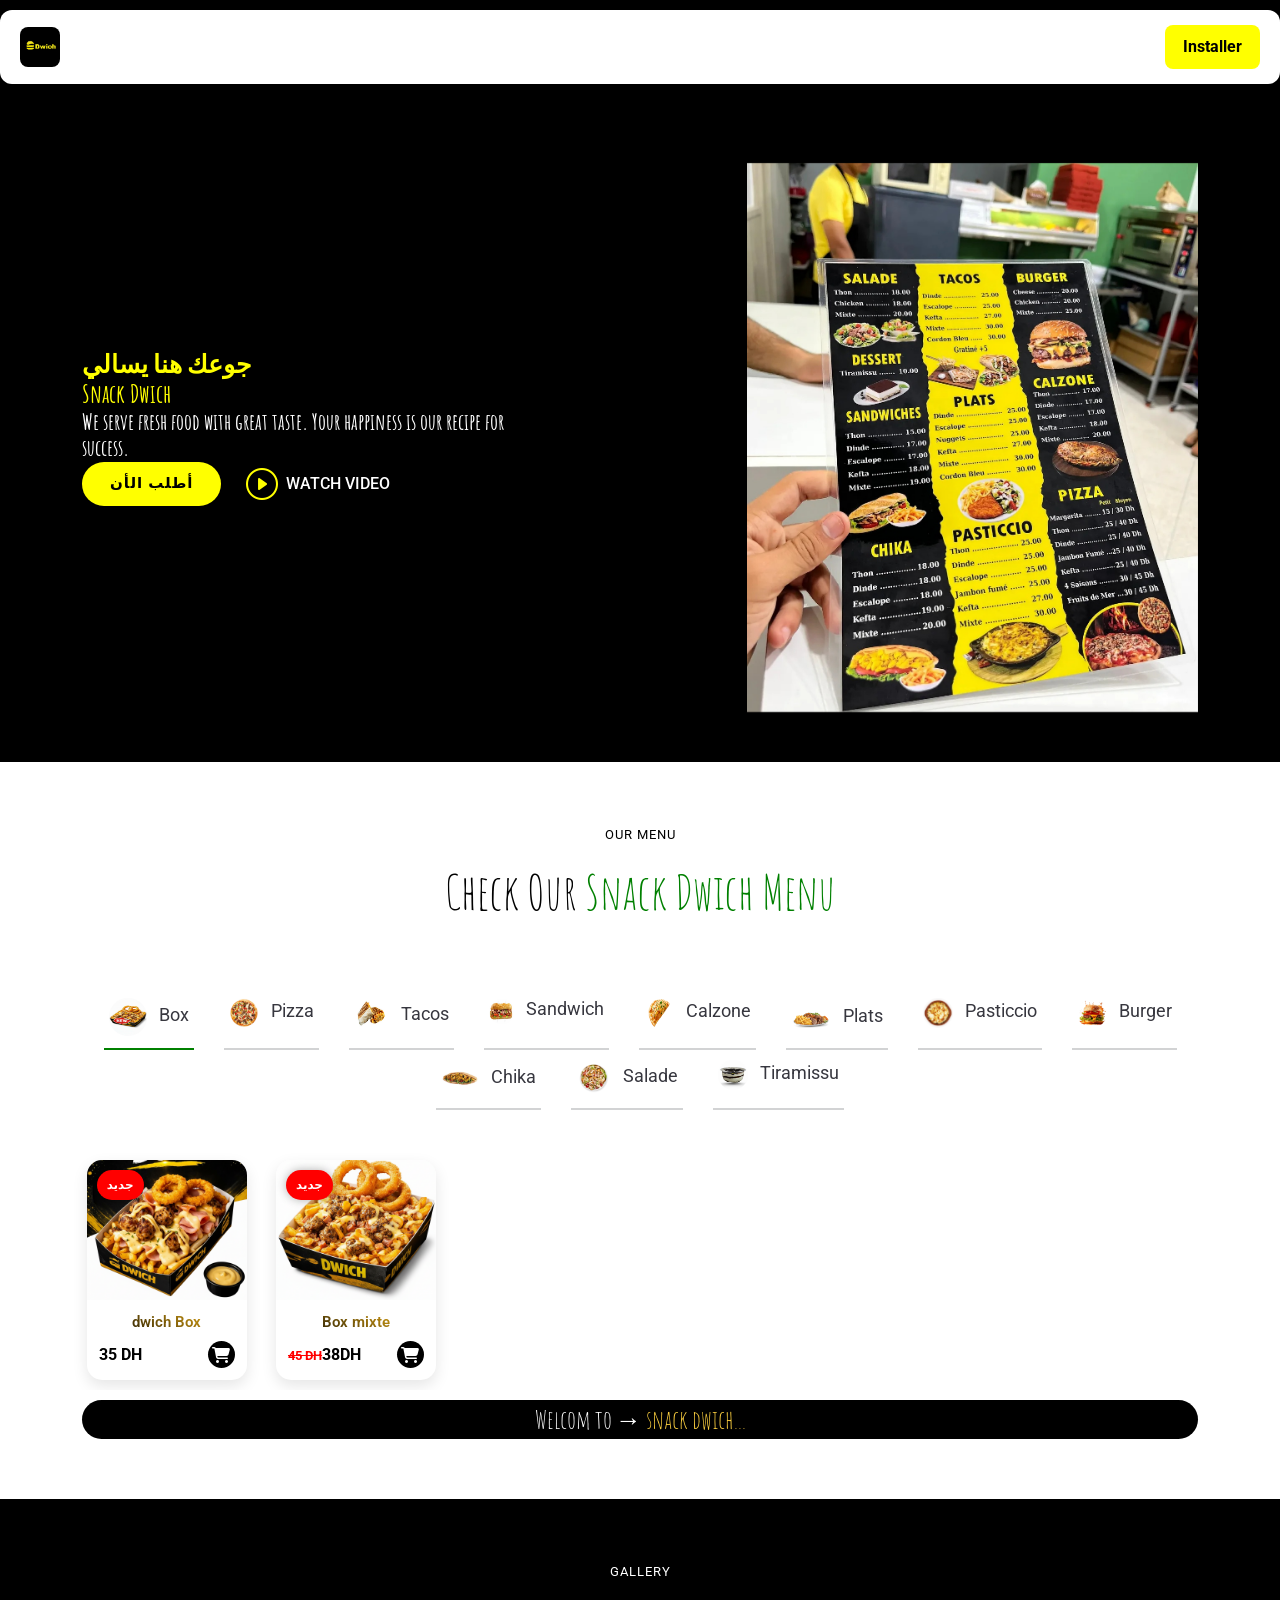
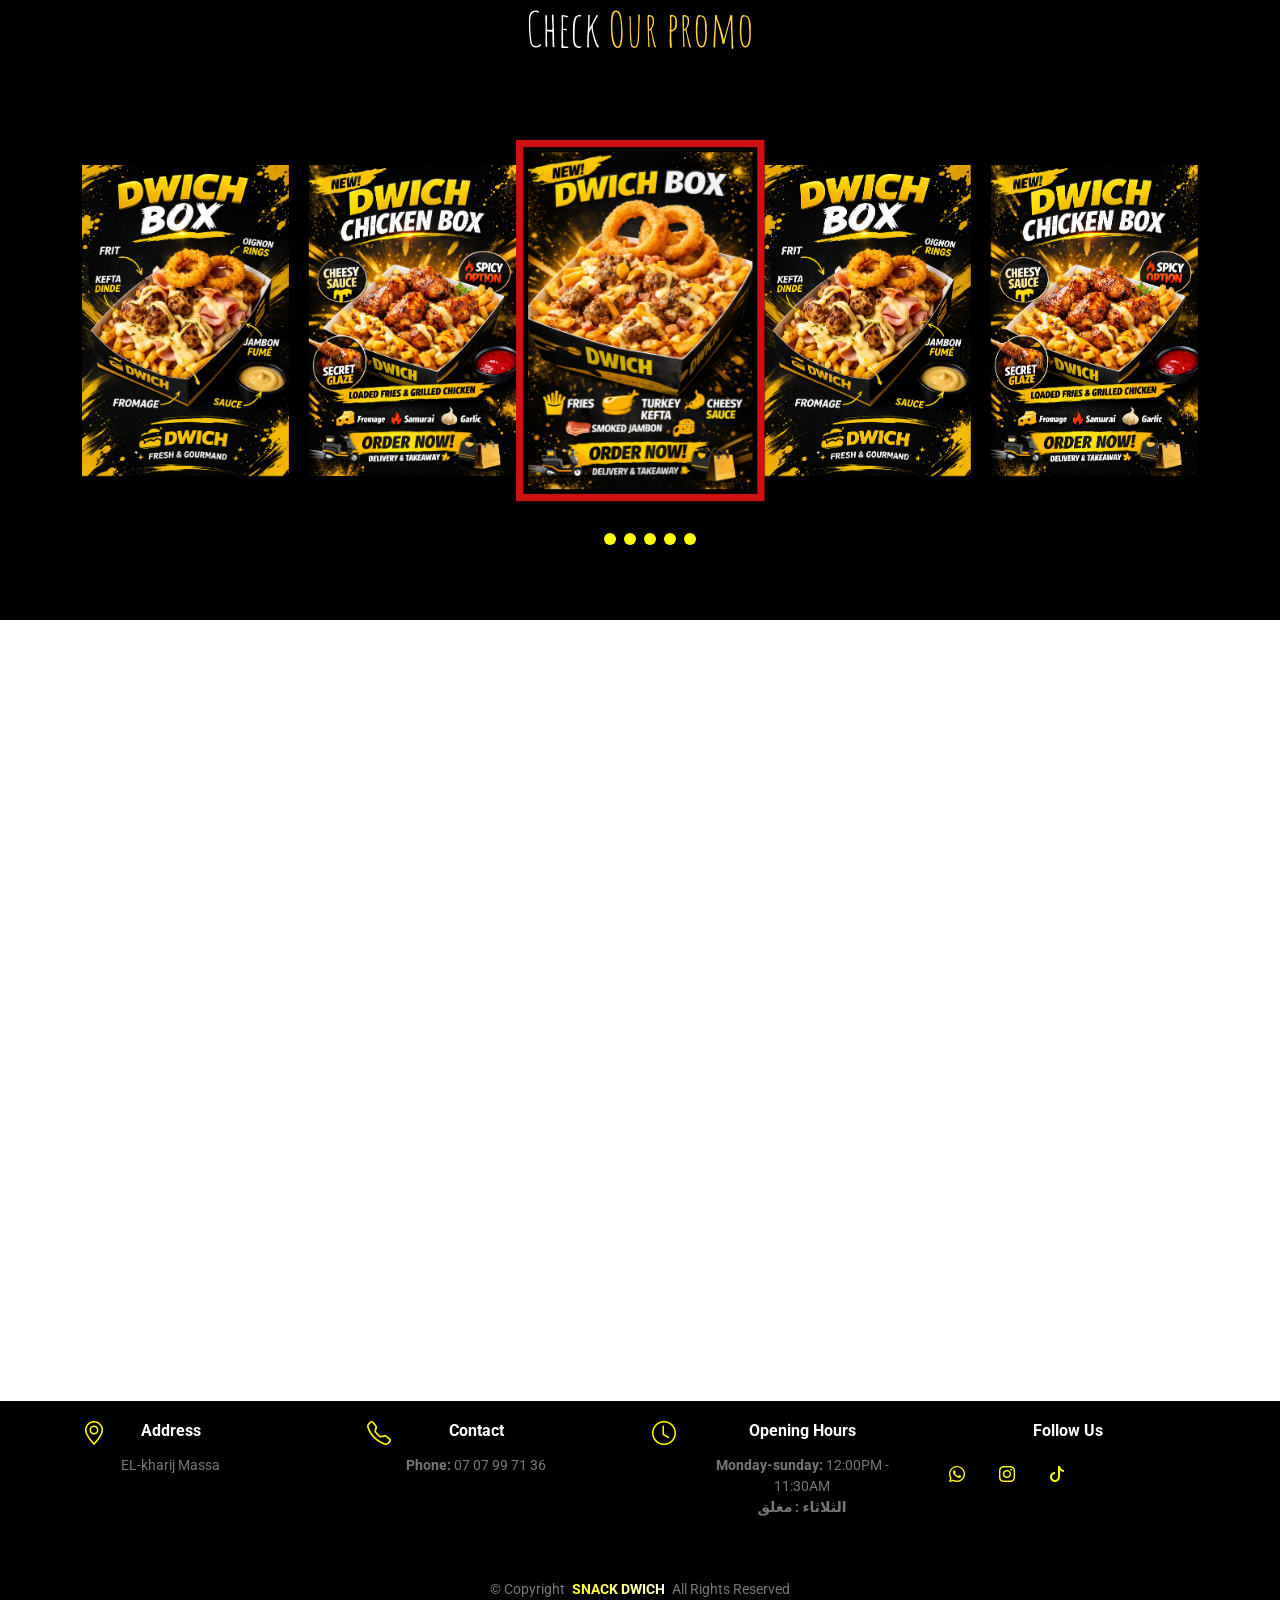
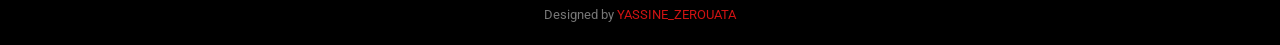
==== commit c05e0e7d: "Update index.html" ====
--- a/index.html
+++ b/index.html
@@ -199,7 +199,7 @@
                
                <li class="nav-item">
     <a class="nav-link" data-bs-toggle="tab" data-bs-target="#tiramissu-tab">
-        <img src="assets/img/60.png" alt="Salade" style="width:35px; height:35px; margin-right:8px; border-radius:50%;">
+        <img src="assets/img/60.png" alt="Salade" style="width:30px; height:30px; margin-right:8px; border-radius:50%;">
         <h4 class="d-inline">Tiramissu</h4>
     </a>
 </li>
@@ -1377,14 +1377,14 @@
         <!-- MEGA ESPAGNOL BURGER -->
         <div class="menu-item">
             <div class="item-image">
-                <img src="assets/img/62.png" alt="Mega Espagnol ">
+                <img src="assets/img/60.png" alt="Mega Espagnol ">
             </div>
             <div class="item-info">
                 <div class="item-name">Chocolat</div>
                 <div class="item-price">
                     <span class="price-amount">10 DH</span>
                     <div class="buy-icon">
-                        <i class="fa fa-shopping-cart add-icon" onclick="addToCart('tiramissu Chocolat ', 10, 'assets/img/62.png')"></i>
+                        <i class="fa fa-shopping-cart add-icon" onclick="addToCart('tiramissu Chocolat ', 10, 'assets/img/60.png')"></i>
                     </div>
                 </div>
             </div>
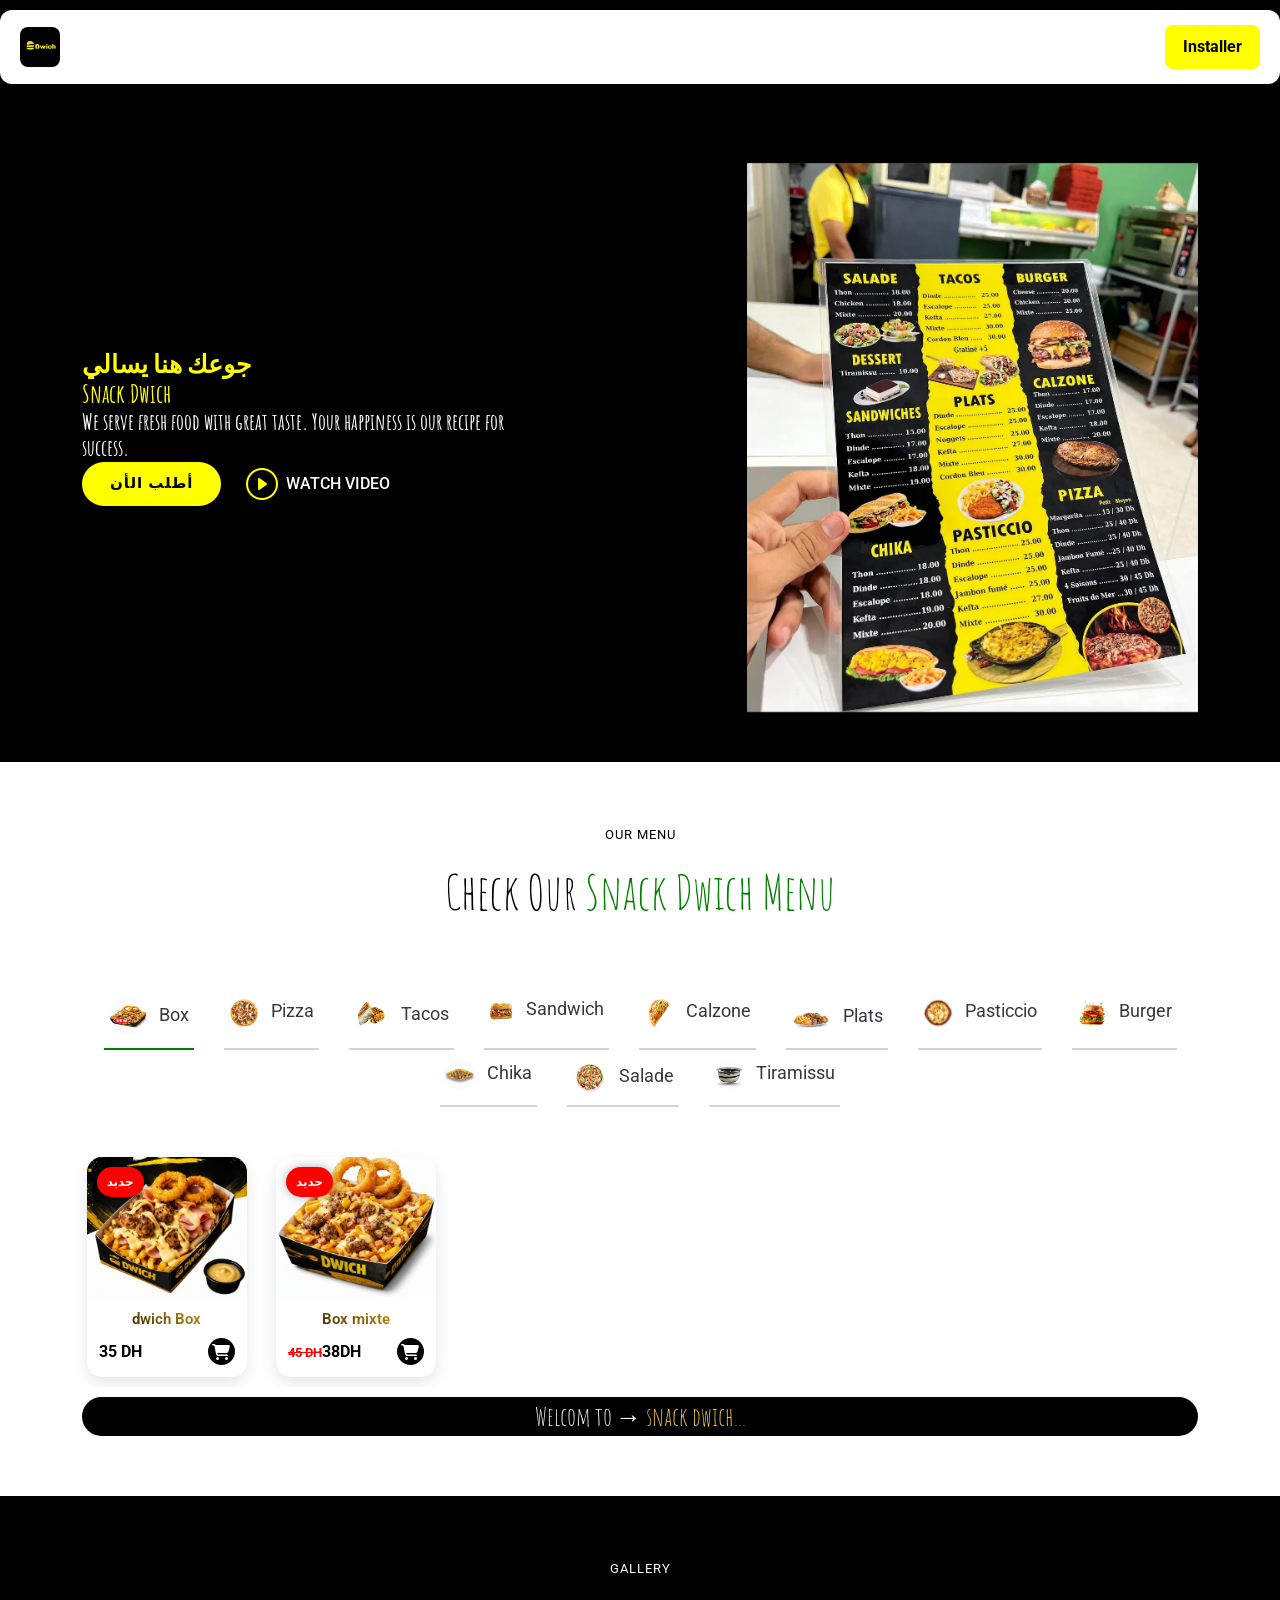
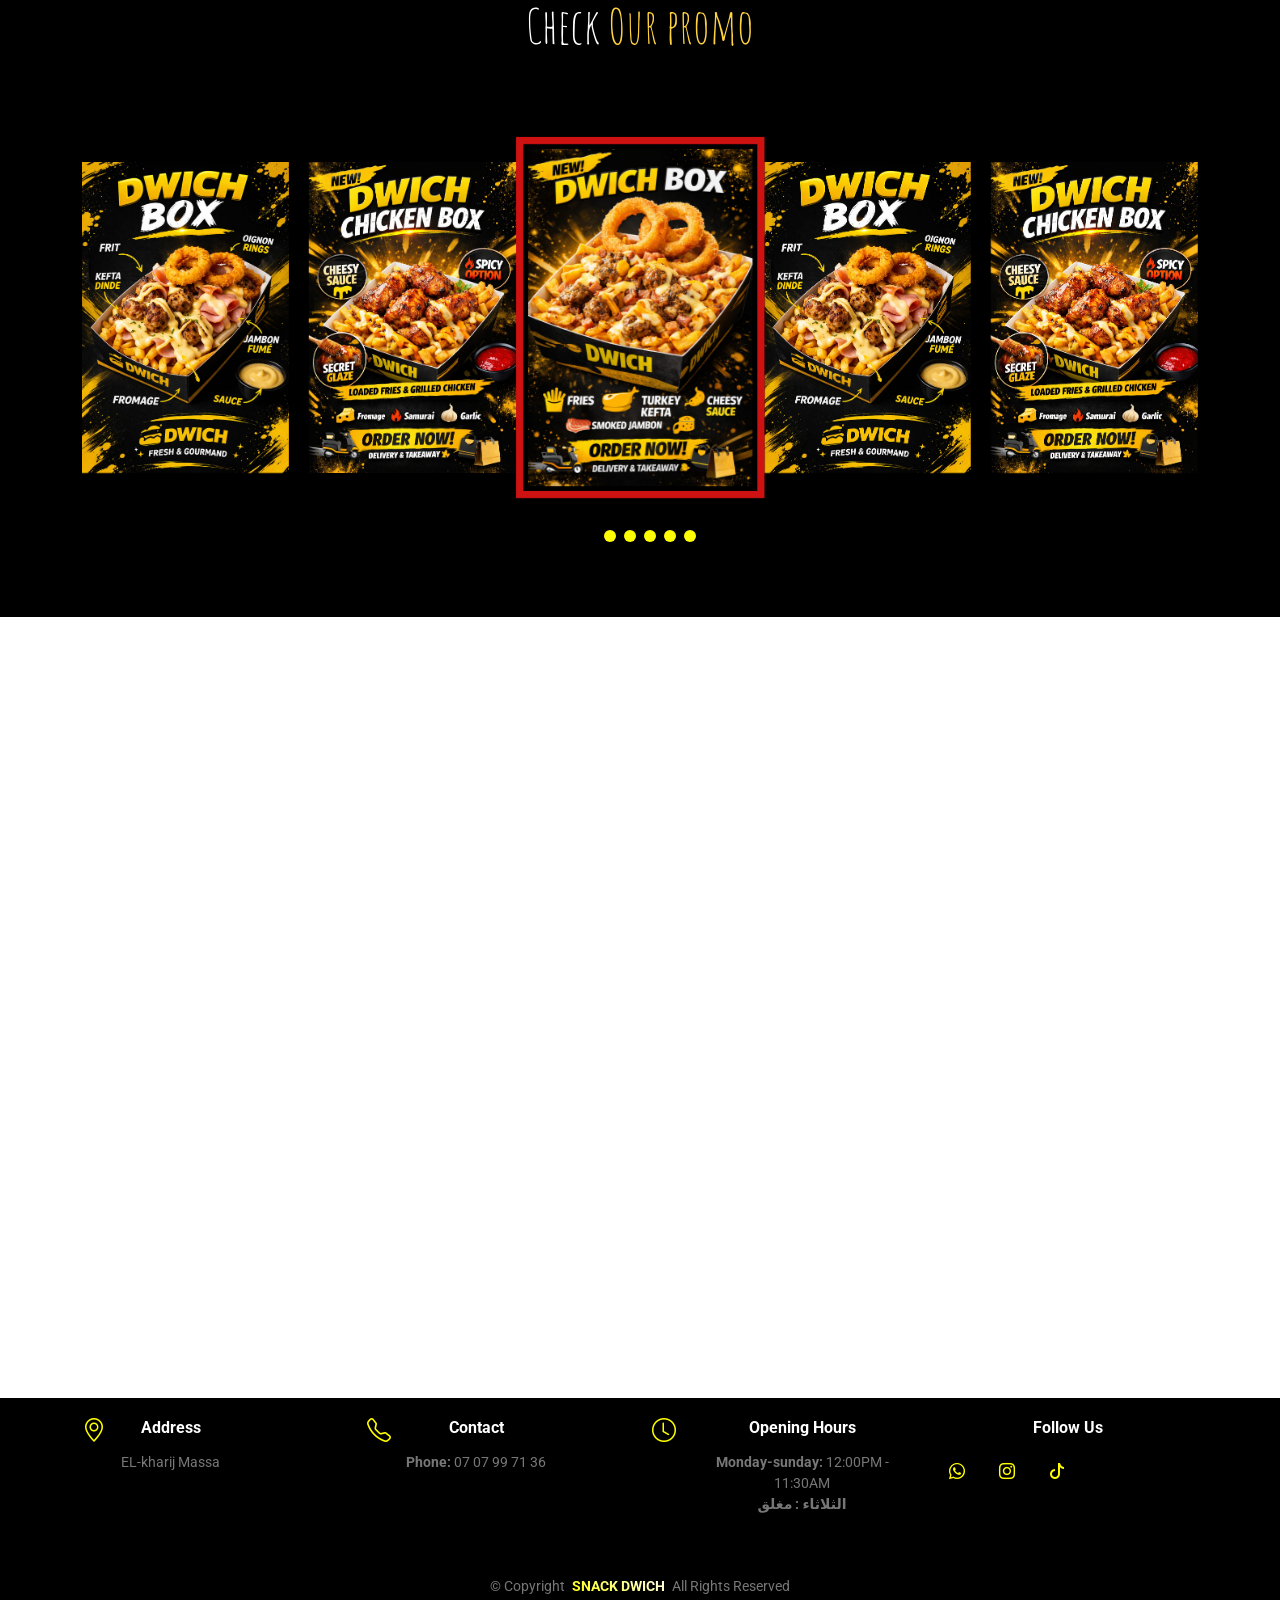
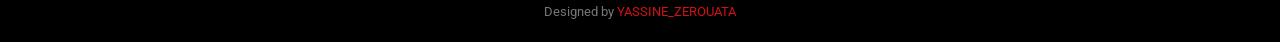
==== commit 34080850: "Update index.html" ====
--- a/index.html
+++ b/index.html
@@ -184,7 +184,7 @@
 
 <li class="nav-item">
     <a class="nav-link" data-bs-toggle="tab" data-bs-target="#chika-tab">
-        <img src="assets/img/4444.jpeg" alt="Chika" style="width:38px; height:38px; margin-right:8px; border-radius:50%;">
+        <img src="assets/img/47.jpg" alt="Chika" style="width:30px; height:30px; margin-right:8px; border-radius:50%;">
         <h4 class="d-inline">Chika</h4>
     </a>
 </li>
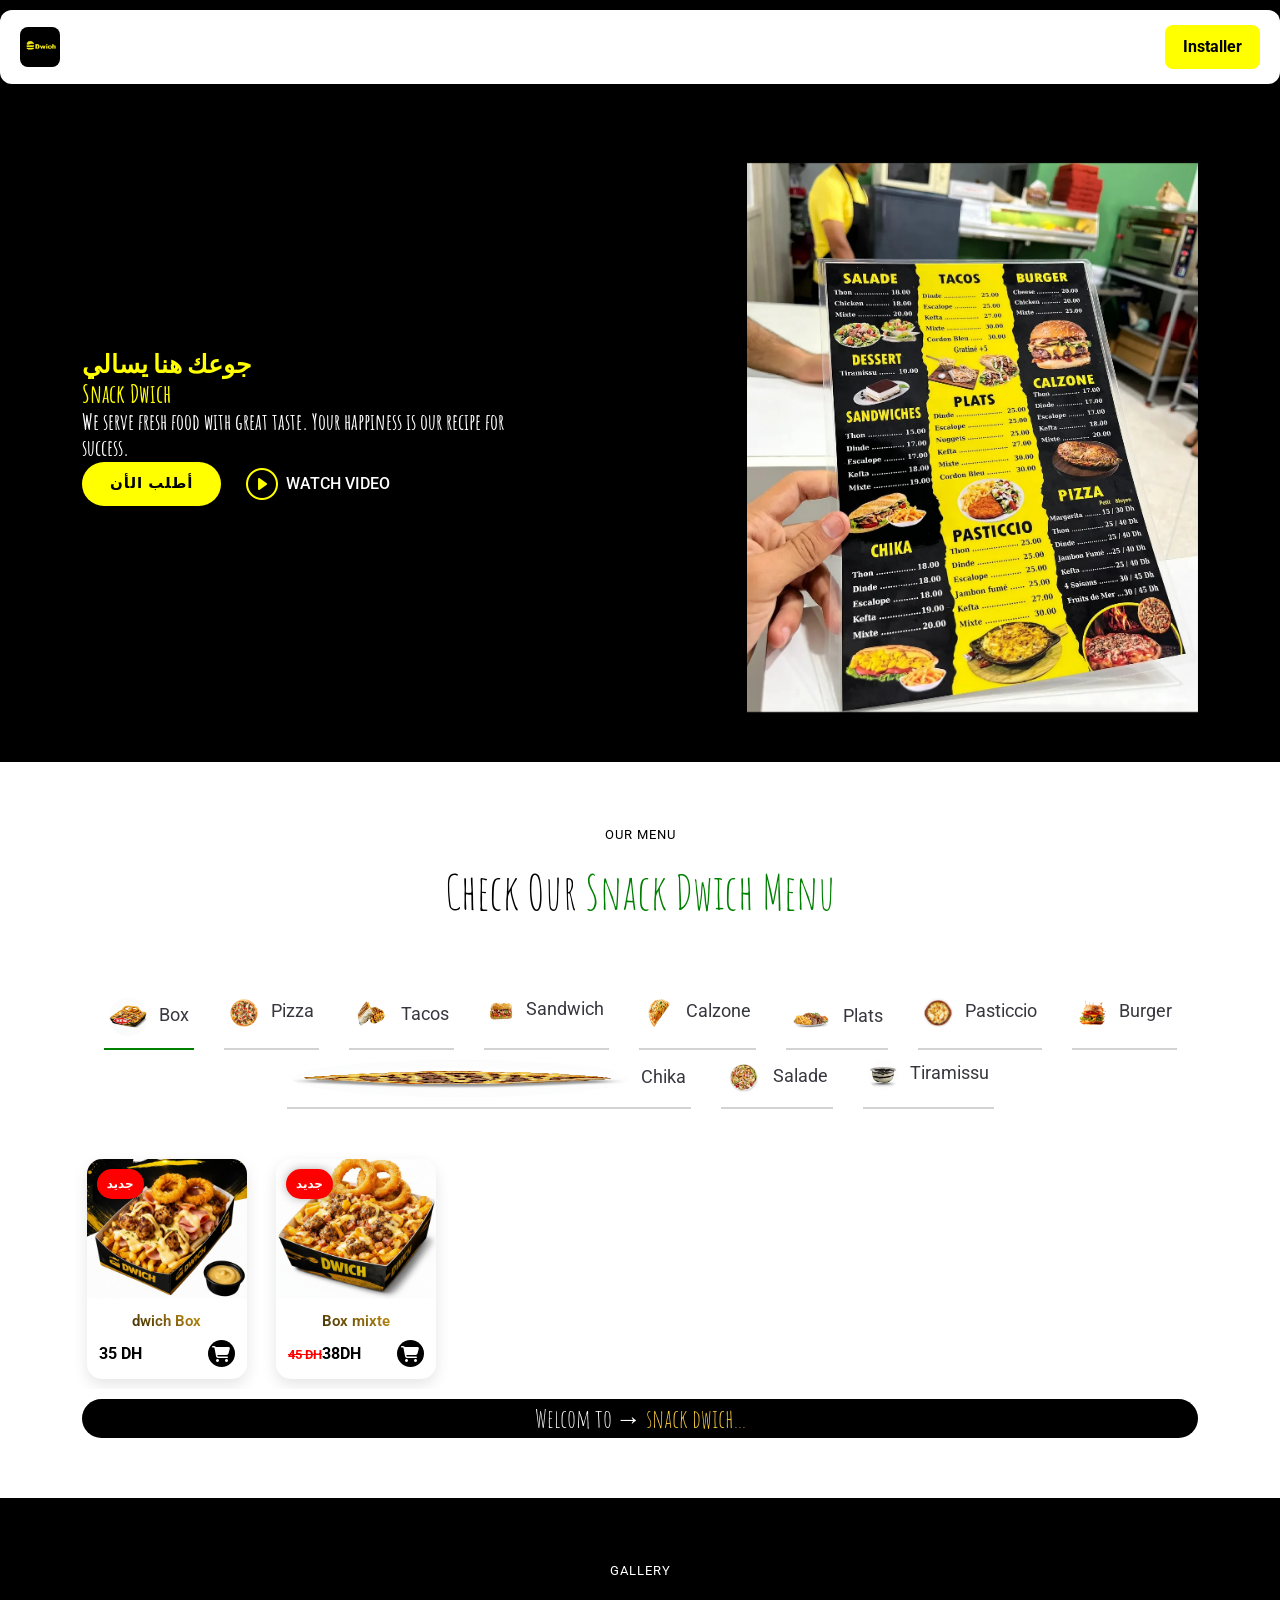
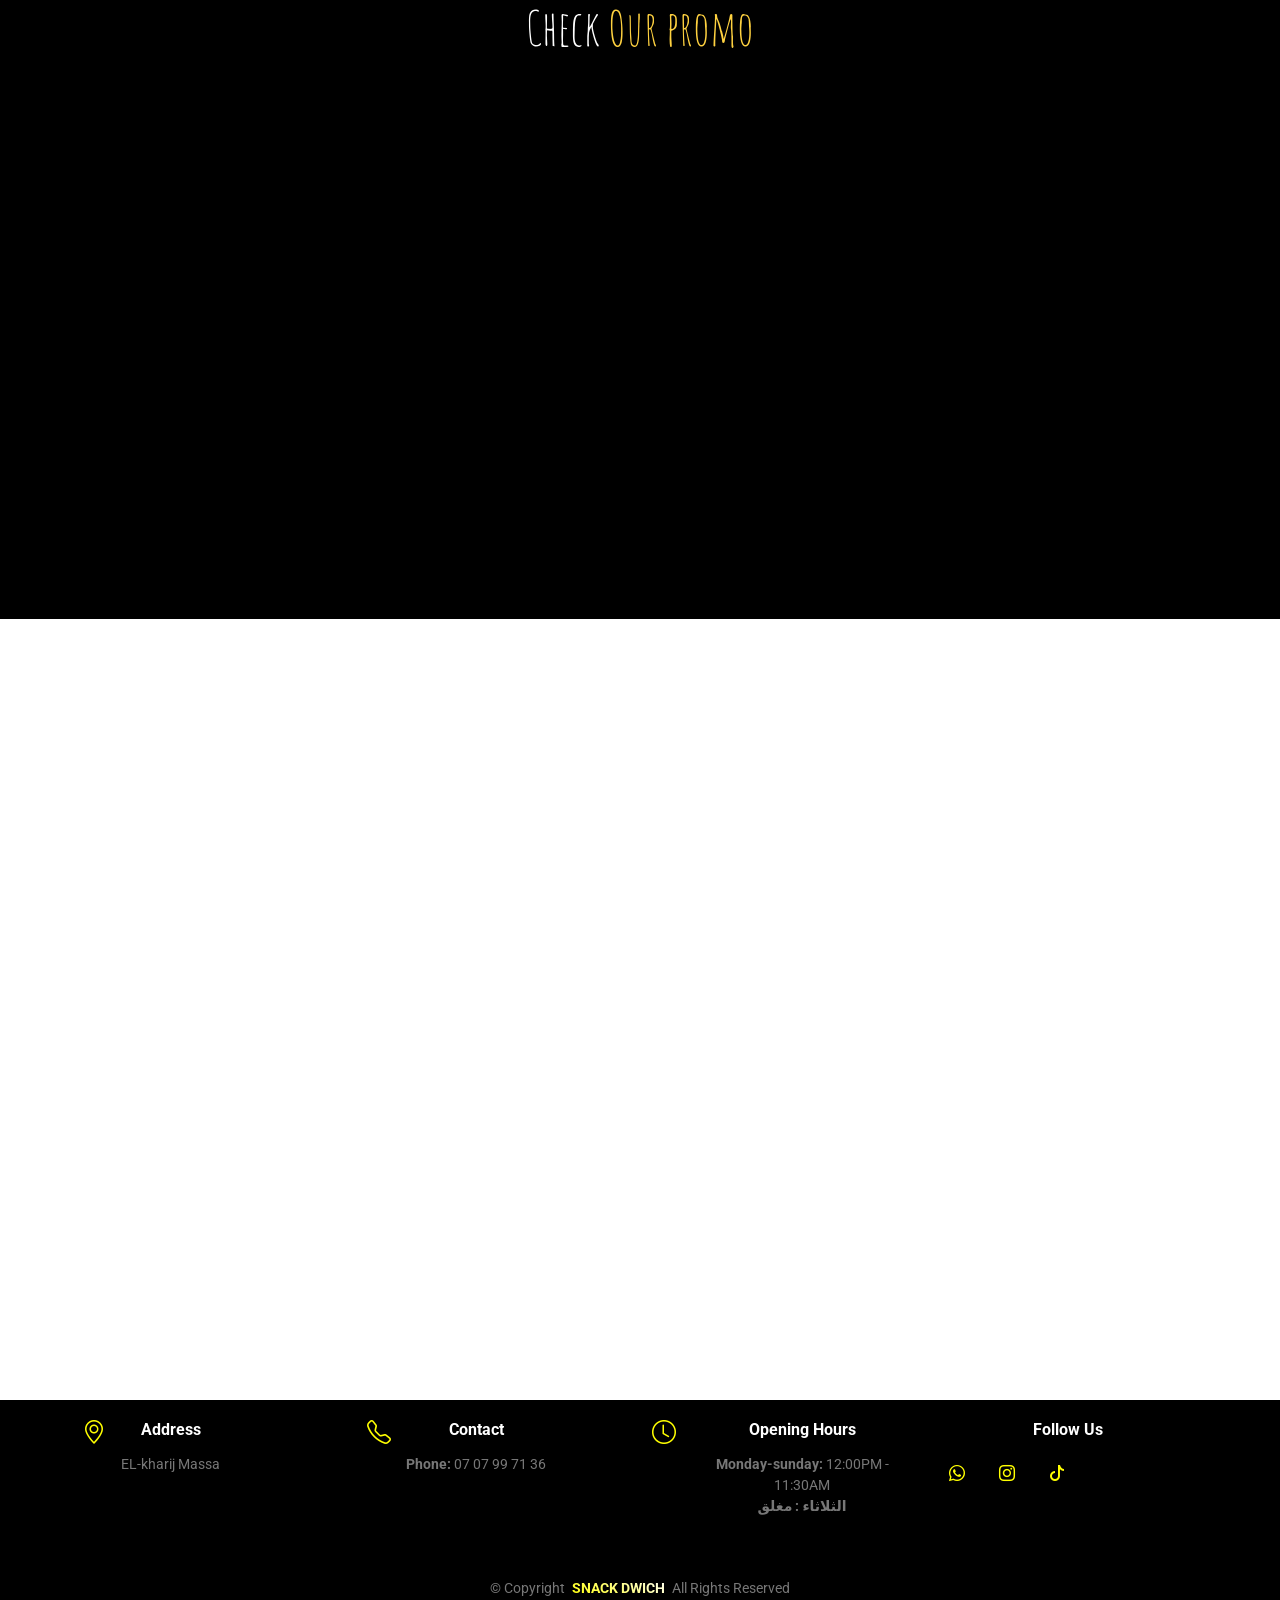
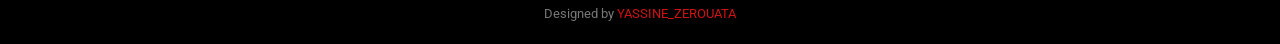
==== commit 6a0ff1fb: "Update index.html" ====
--- a/index.html
+++ b/index.html
@@ -184,7 +184,7 @@
 
 <li class="nav-item">
     <a class="nav-link" data-bs-toggle="tab" data-bs-target="#chika-tab">
-        <img src="assets/img/47.jpg" alt="Chika" style="width:30px; height:30px; margin-right:8px; border-radius:50%;">
+        <img src="assets/img/47.jpg" alt="Chika" style="width:337px; height:37px; margin-right:8px; border-radius:50%;">
         <h4 class="d-inline">Chika</h4>
     </a>
 </li>
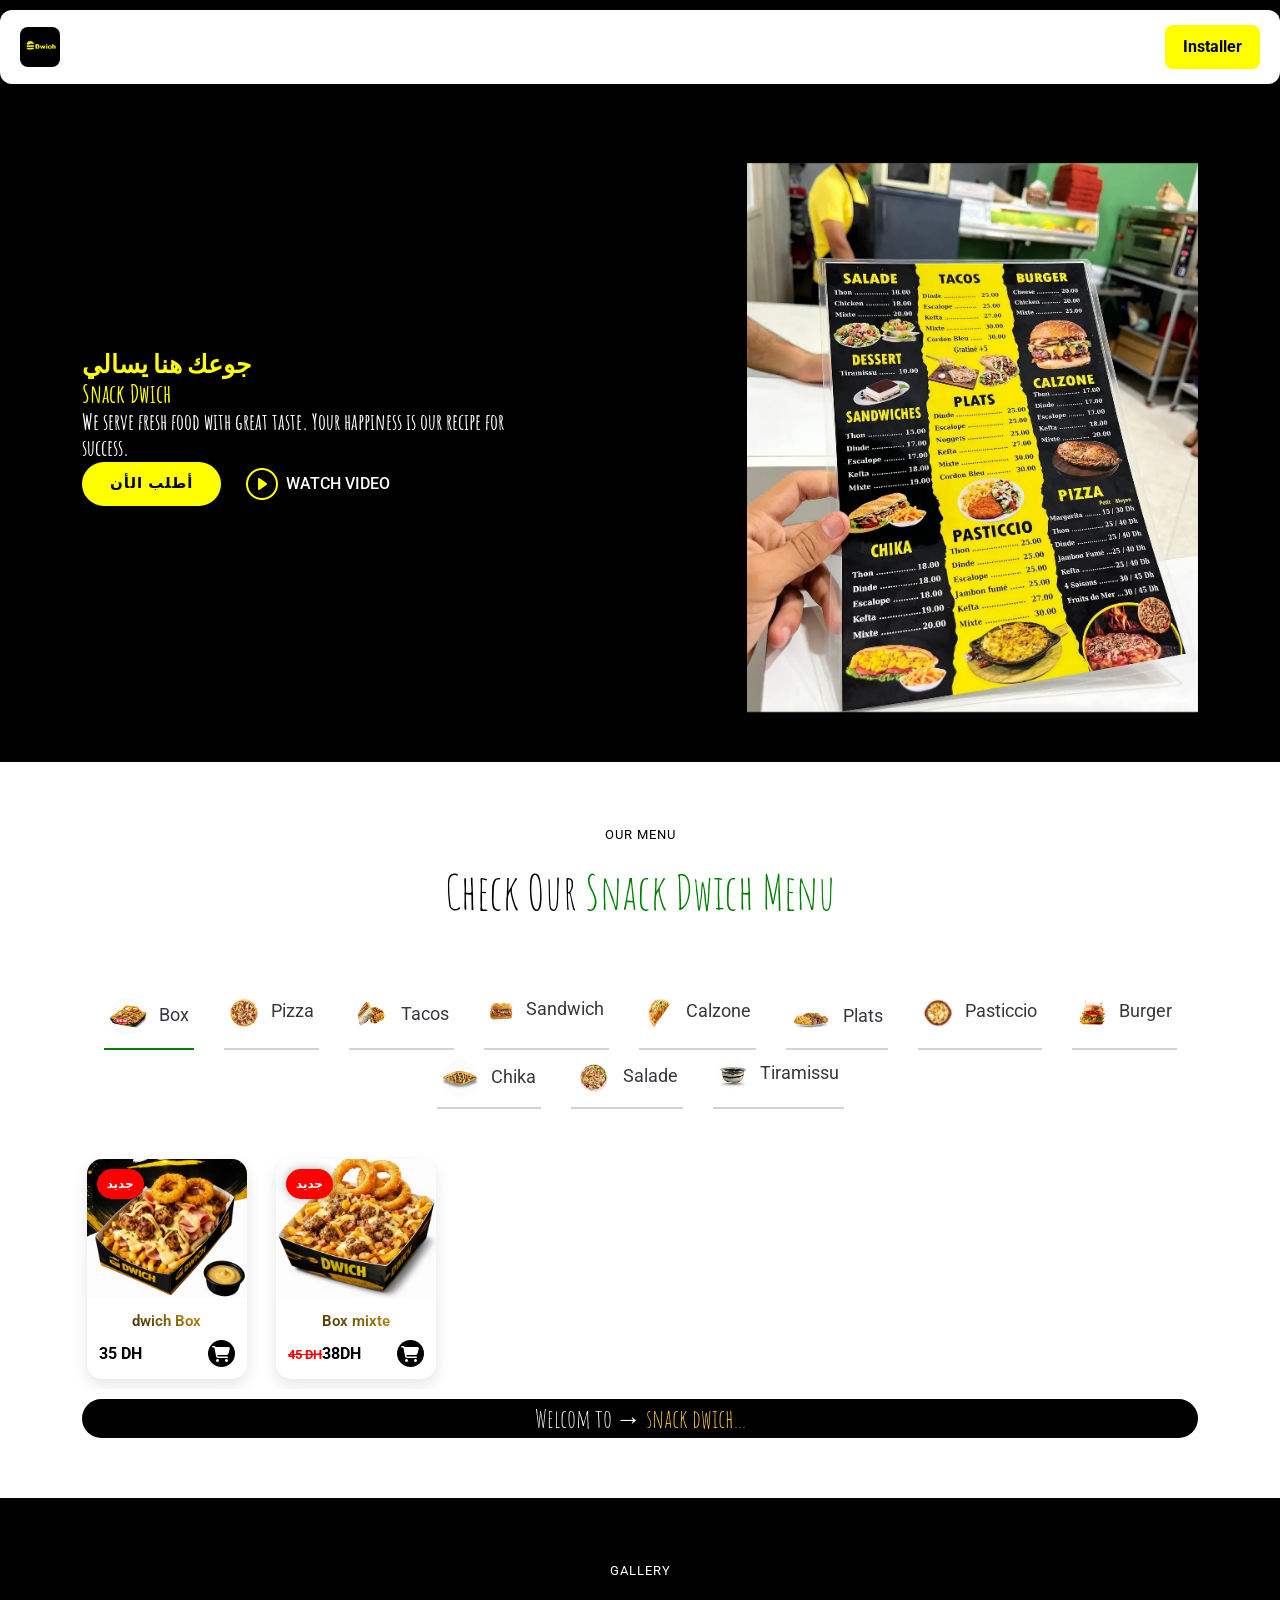
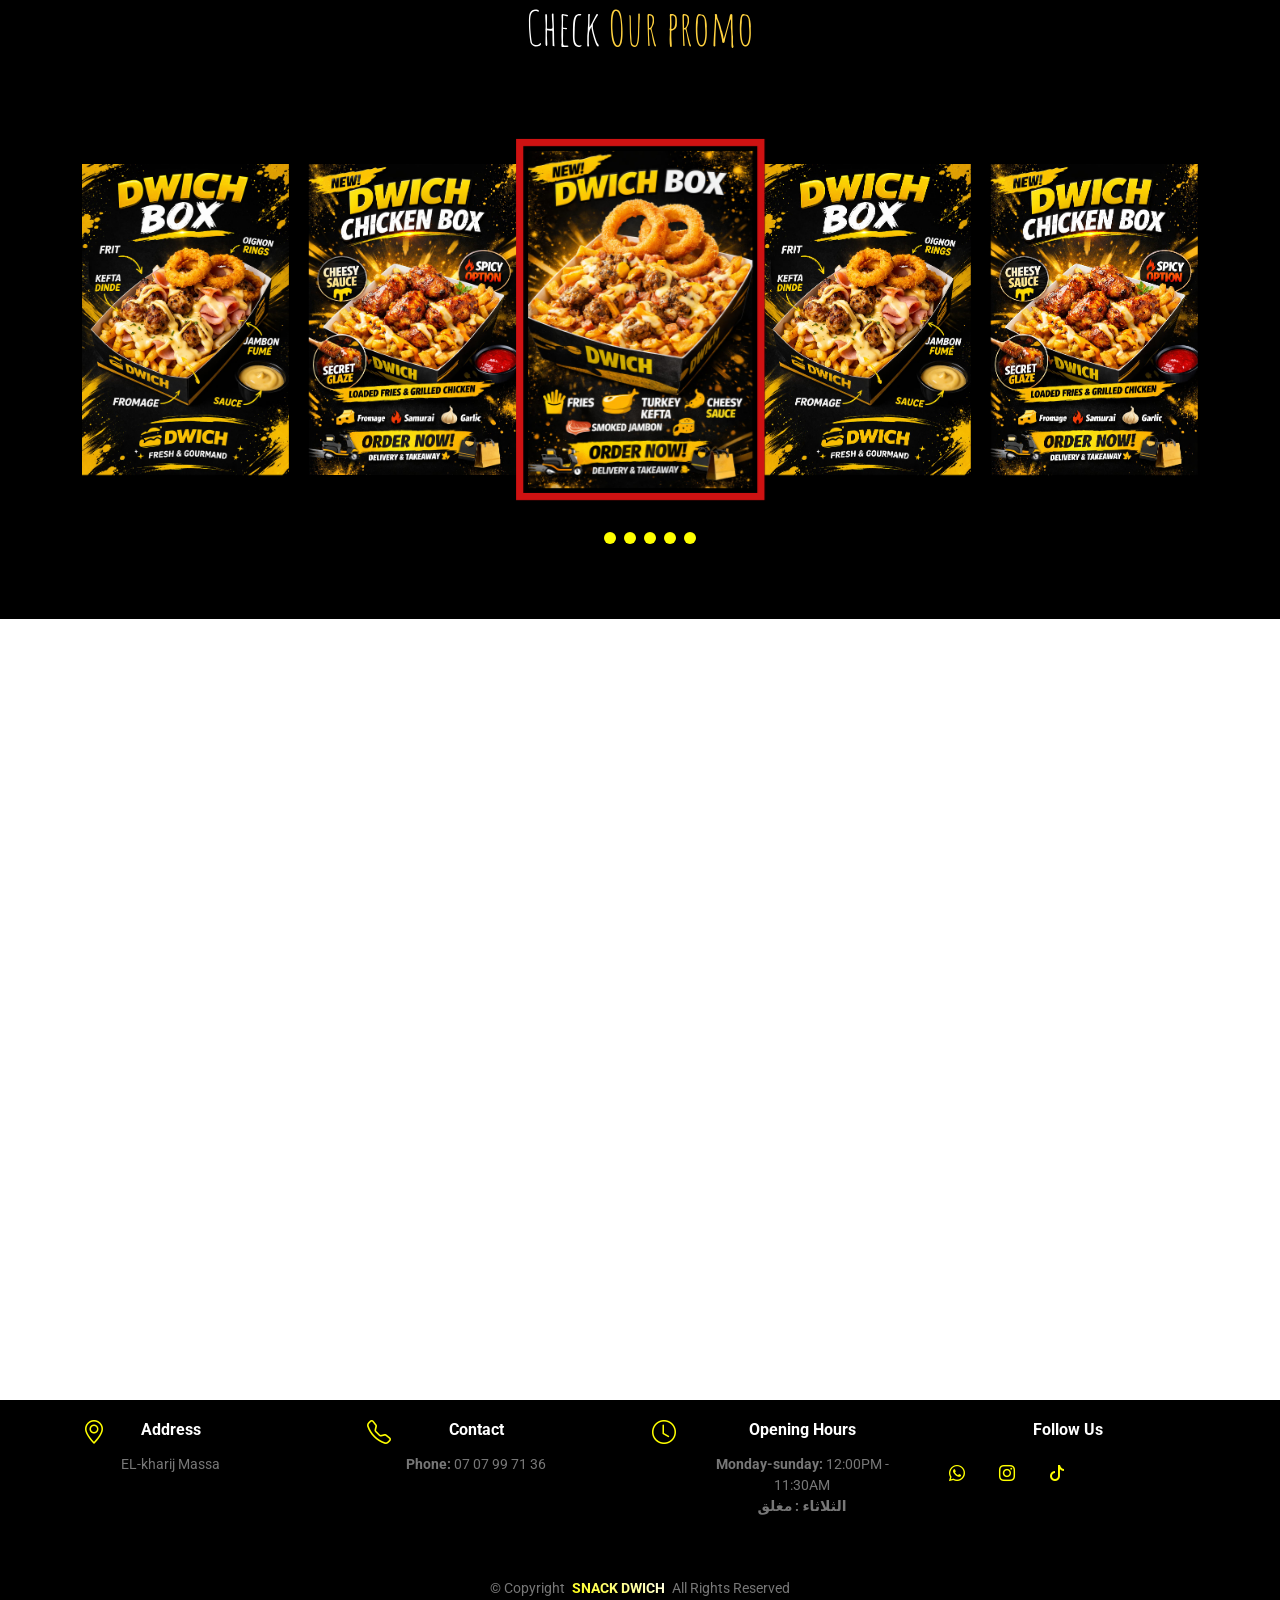
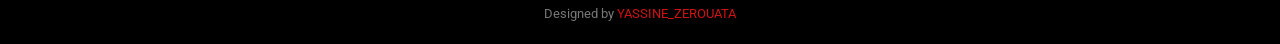
==== commit 1245154f: "Update index.html" ====
--- a/index.html
+++ b/index.html
@@ -184,7 +184,7 @@
 
 <li class="nav-item">
     <a class="nav-link" data-bs-toggle="tab" data-bs-target="#chika-tab">
-        <img src="assets/img/47.jpg" alt="Chika" style="width:337px; height:37px; margin-right:8px; border-radius:50%;">
+        <img src="assets/img/47.jpg" alt="Chika" style="width:37px; height:37px; margin-right:8px; border-radius:50%;">
         <h4 class="d-inline">Chika</h4>
     </a>
 </li>
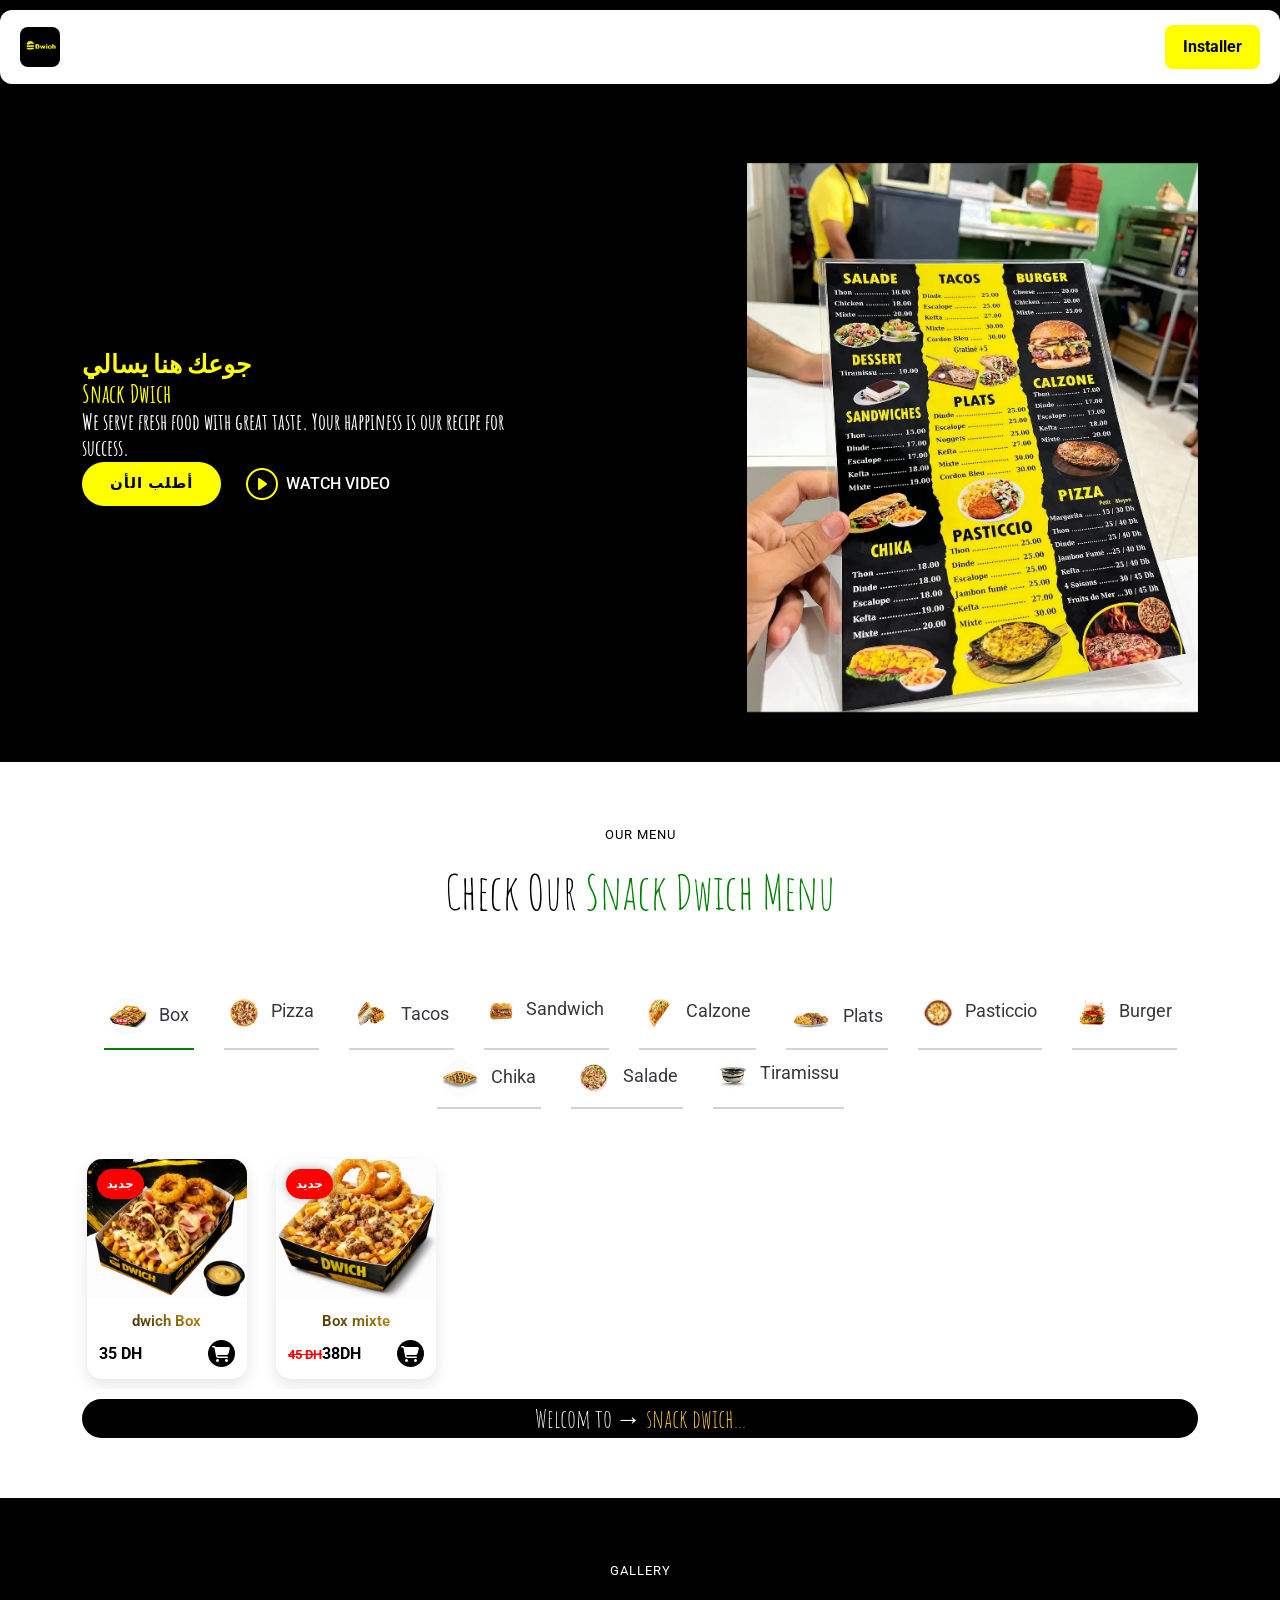
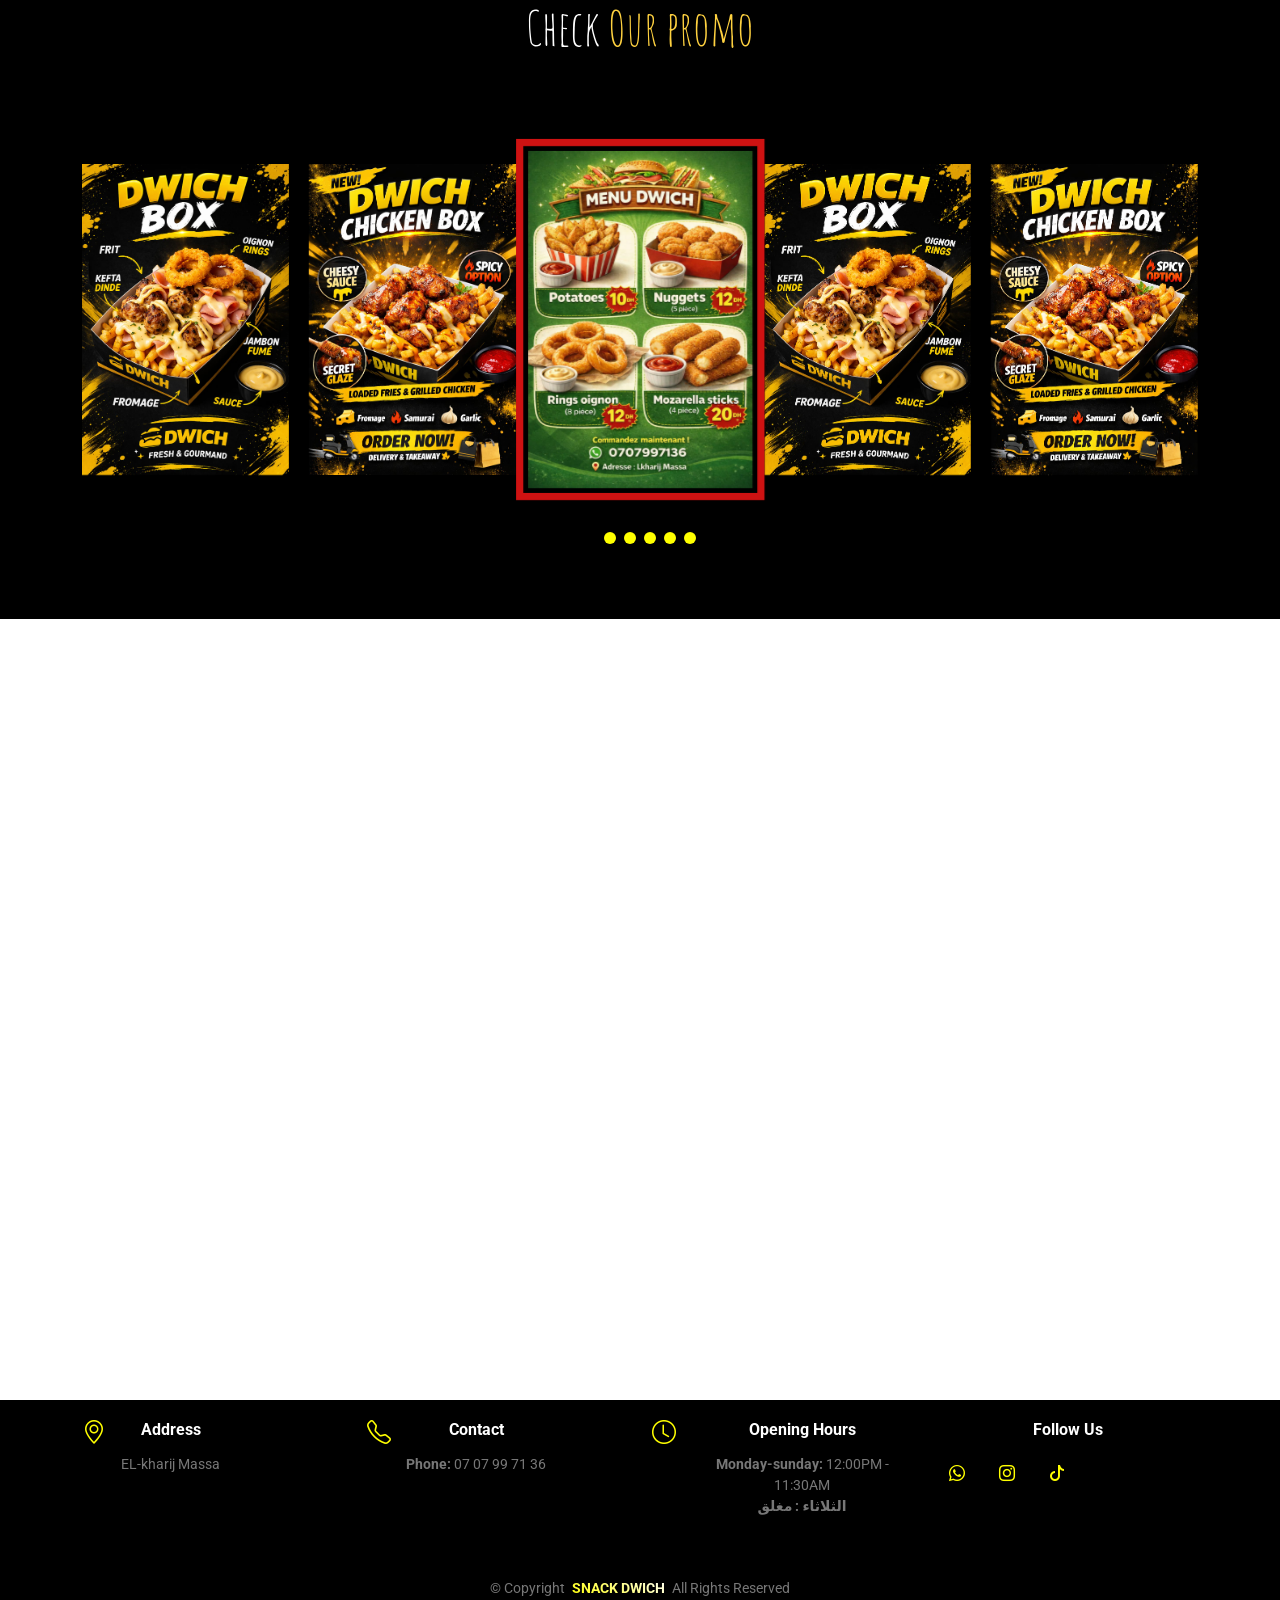
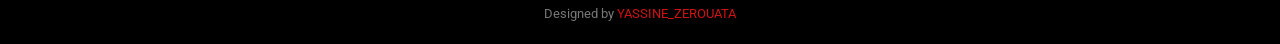
==== commit 74f1859f: "Update index.html" ====
--- a/index.html
+++ b/index.html
@@ -1460,7 +1460,7 @@
             }
           </script>
           <div class="swiper-wrapper align-items-center">
-            <div class="swiper-slide"><a class="glightbox" data-gallery="images-gallery" href="assets/img/Q1.jpg"><img src="assets/img/Q1.jpg" class="img-fluid" alt=""></a></div>
+            <div class="swiper-slide"><a class="glightbox" data-gallery="images-gallery" href="assets/img/U8.jpg"><img src="assets/img/U8.jpg" class="img-fluid" alt=""></a></div>
             <div class="swiper-slide"><a class="glightbox" data-gallery="images-gallery" href="assets/img/Q2.jpg"><img src="assets/img/Q2.jpg" class="img-fluid" alt=""></a></div>
                <div class="swiper-slide"><a class="glightbox" data-gallery="images-gallery" href="assets/img/Q3.jpg"><img src="assets/img/Q3.jpg" class="img-fluid" alt=""></a></div>
          <div class="swiper-slide"><a class="glightbox" data-gallery="images-gallery" href="assets/img/Q4.jpg"><img src="assets/img/Q4.jpg" class="img-fluid" alt=""></a></div>
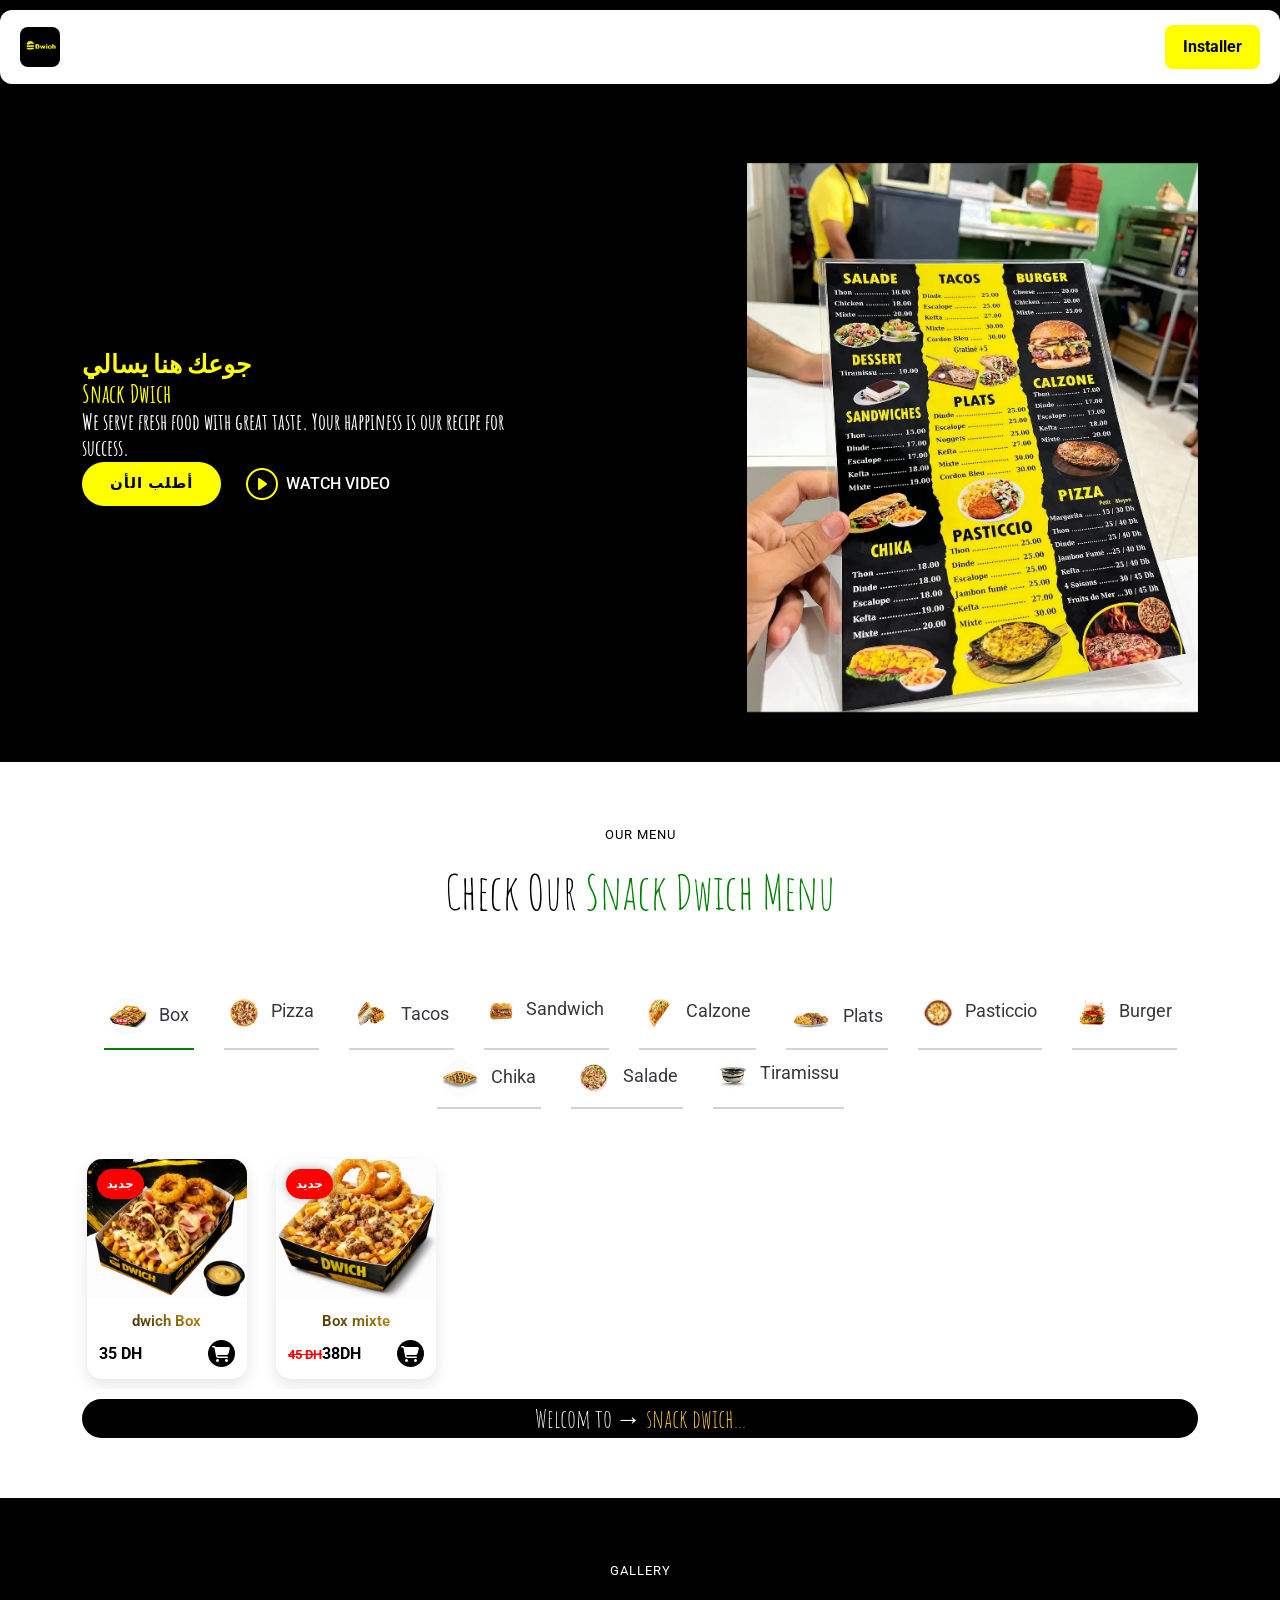
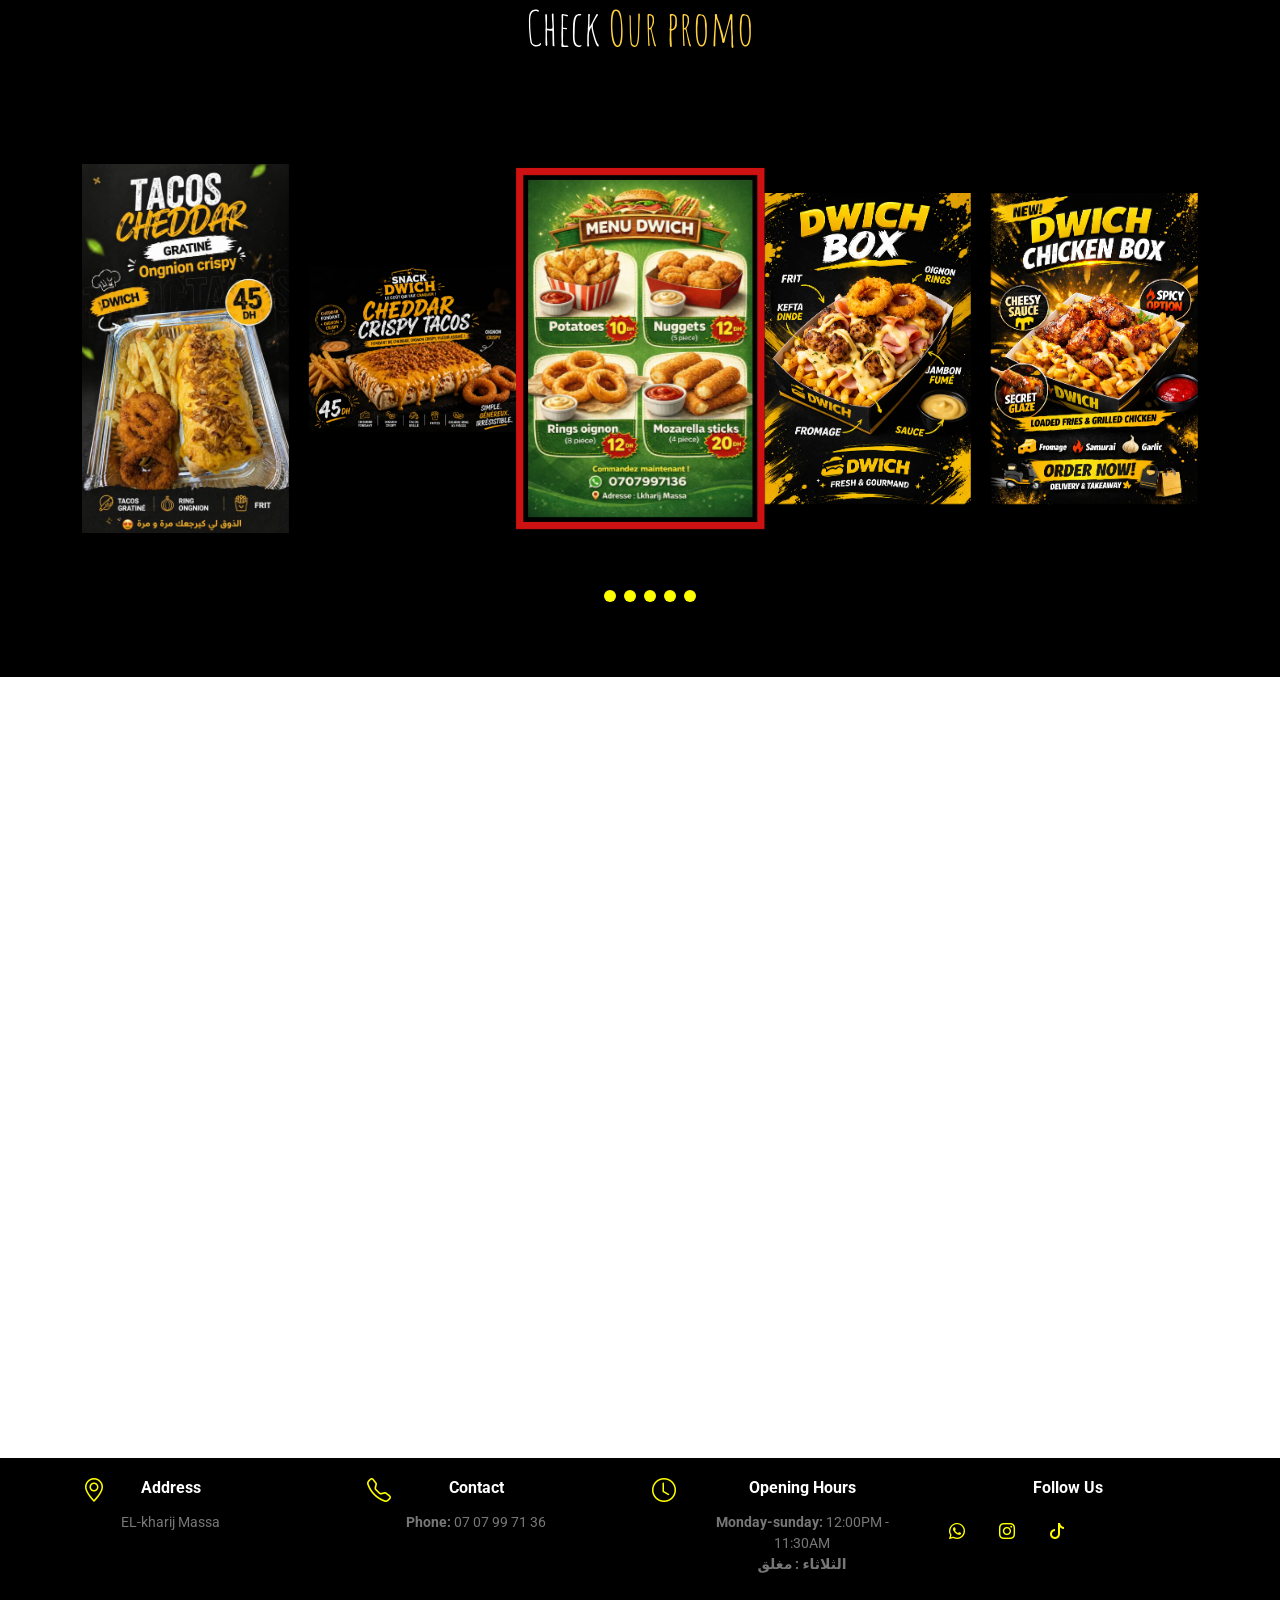
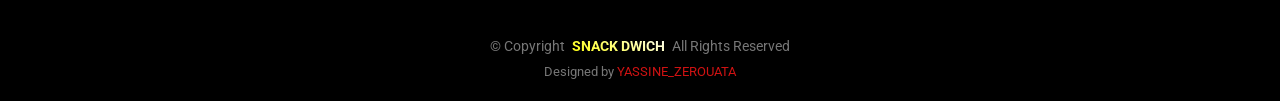
==== commit ca3ce366: "Update index.html" ====
--- a/index.html
+++ b/index.html
@@ -1464,8 +1464,8 @@
             <div class="swiper-slide"><a class="glightbox" data-gallery="images-gallery" href="assets/img/Q2.jpg"><img src="assets/img/Q2.jpg" class="img-fluid" alt=""></a></div>
                <div class="swiper-slide"><a class="glightbox" data-gallery="images-gallery" href="assets/img/Q3.jpg"><img src="assets/img/Q3.jpg" class="img-fluid" alt=""></a></div>
          <div class="swiper-slide"><a class="glightbox" data-gallery="images-gallery" href="assets/img/Q4.jpg"><img src="assets/img/Q4.jpg" class="img-fluid" alt=""></a></div>
-                 <div class="swiper-slide"><a class="glightbox" data-gallery="images-gallery" href="assets/img/Q2.jpg"><img src="assets/img/Q2.jpg" class="img-fluid" alt=""></a></div>
-                    <div class="swiper-slide"><a class="glightbox" data-gallery="images-gallery" href="assets/img/Q3.jpg"><img src="assets/img/Q3.jpg" class="img-fluid" alt=""></a></div>
+                 <div class="swiper-slide"><a class="glightbox" data-gallery="images-gallery" href="assets/img/08.jpg"><img src="assets/img/08.jpg" class="img-fluid" alt=""></a></div>
+                    <div class="swiper-slide"><a class="glightbox" data-gallery="images-gallery" href="assets/img/09.jpg"><img src="assets/img/09.jpg" class="img-fluid" alt=""></a></div>
           </div>
           <div class="swiper-pagination"></div>
         </div>
